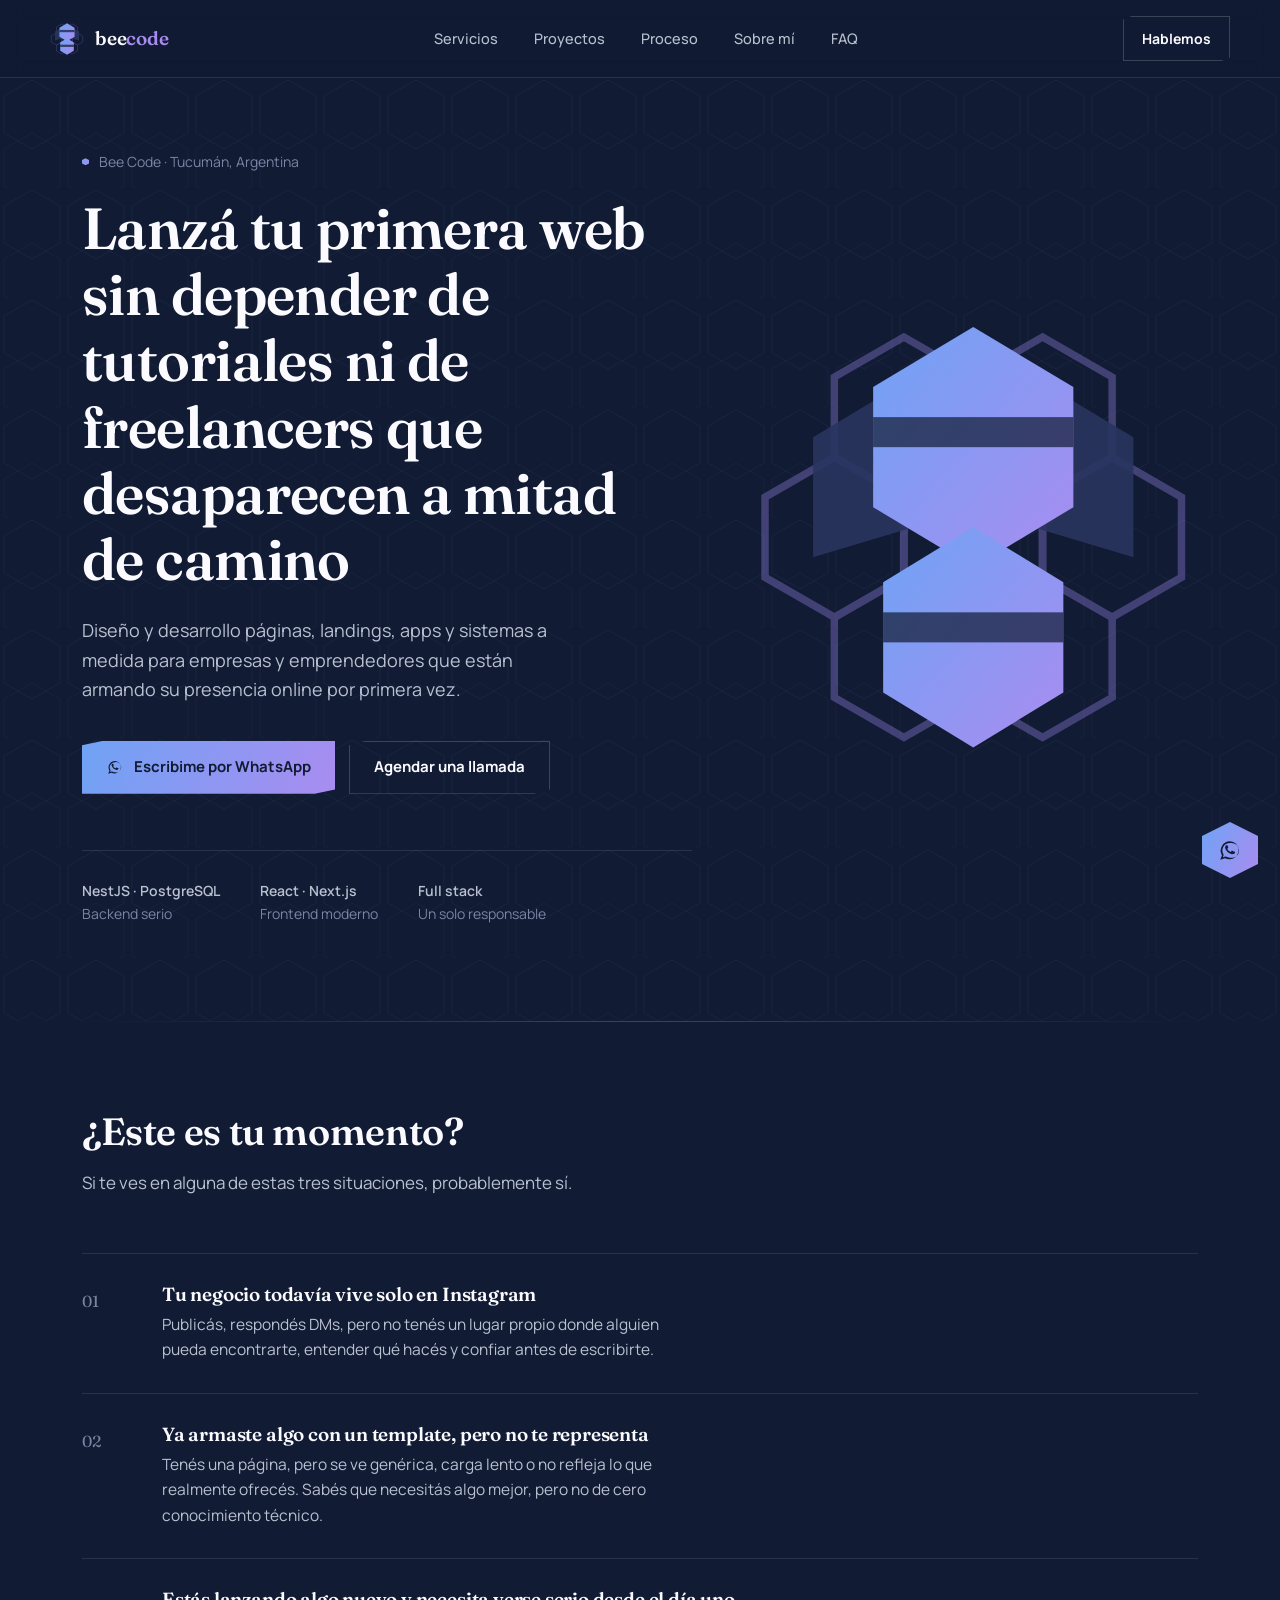
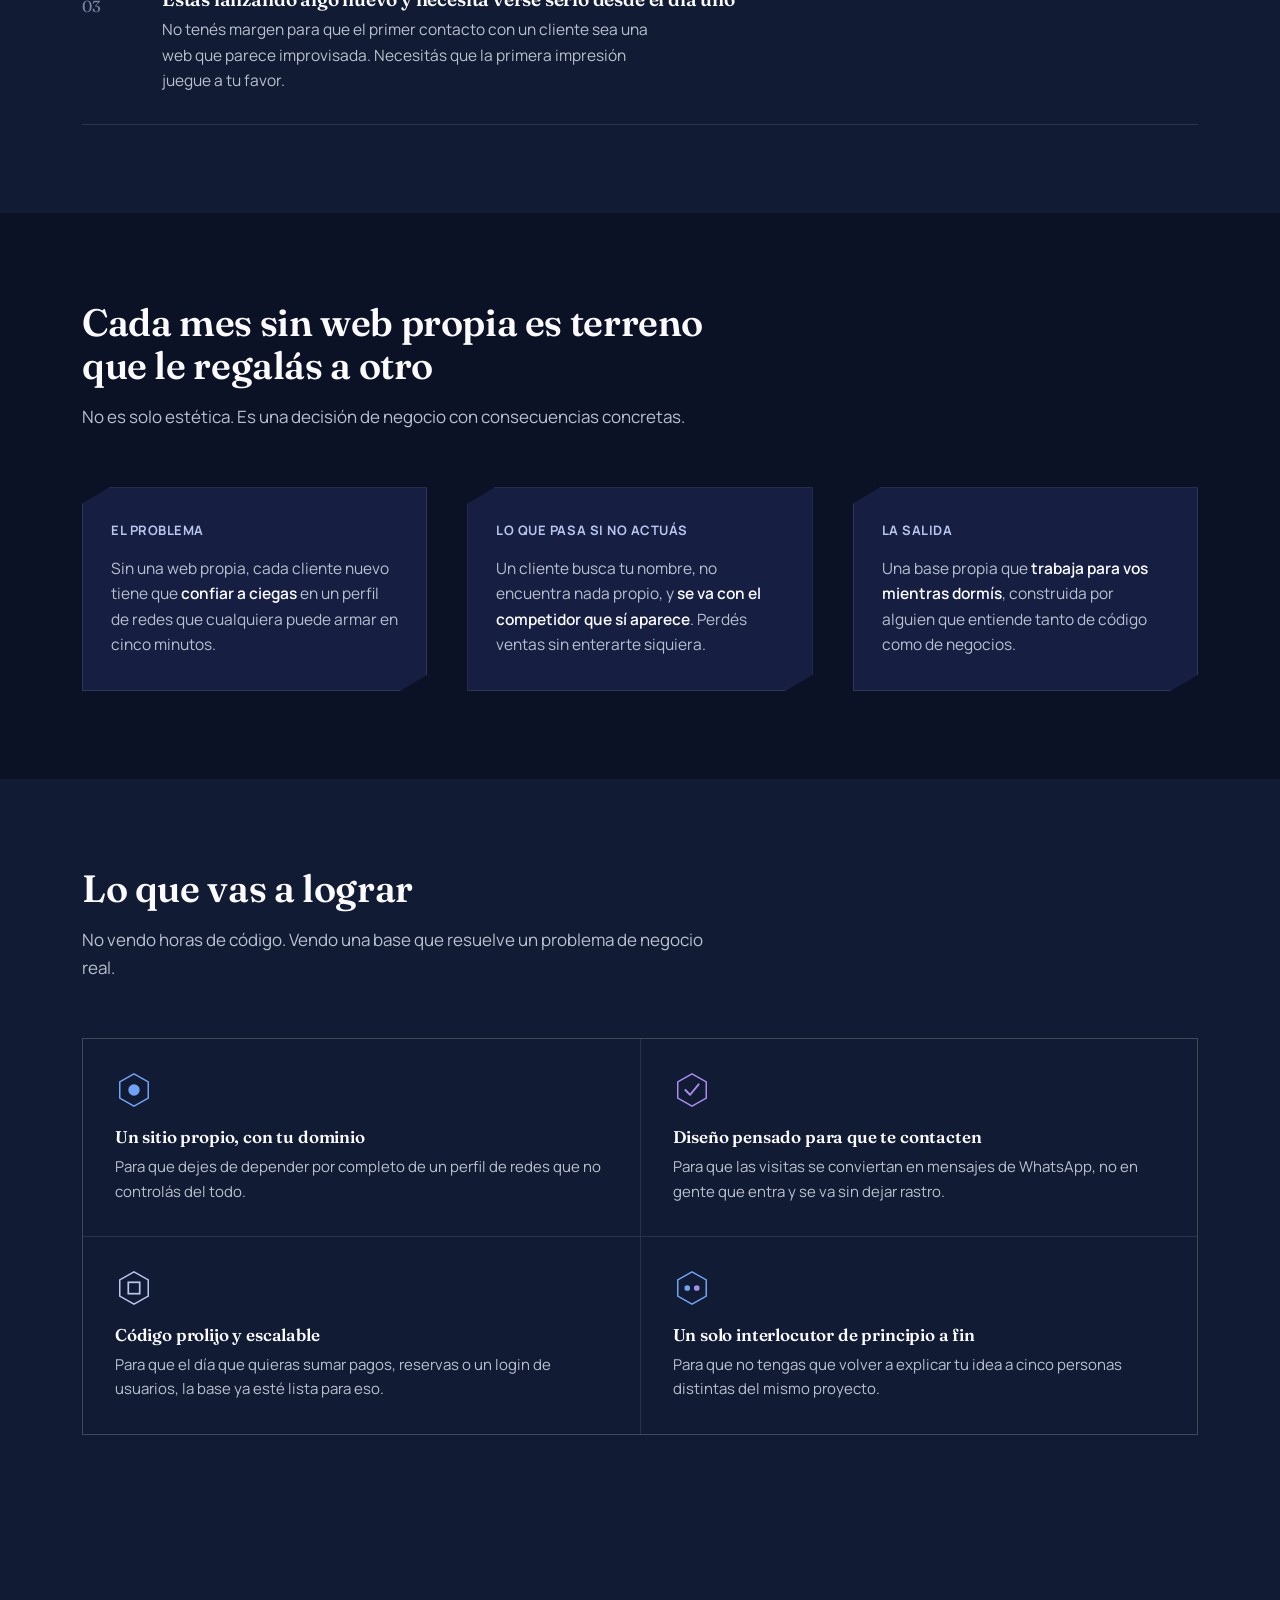
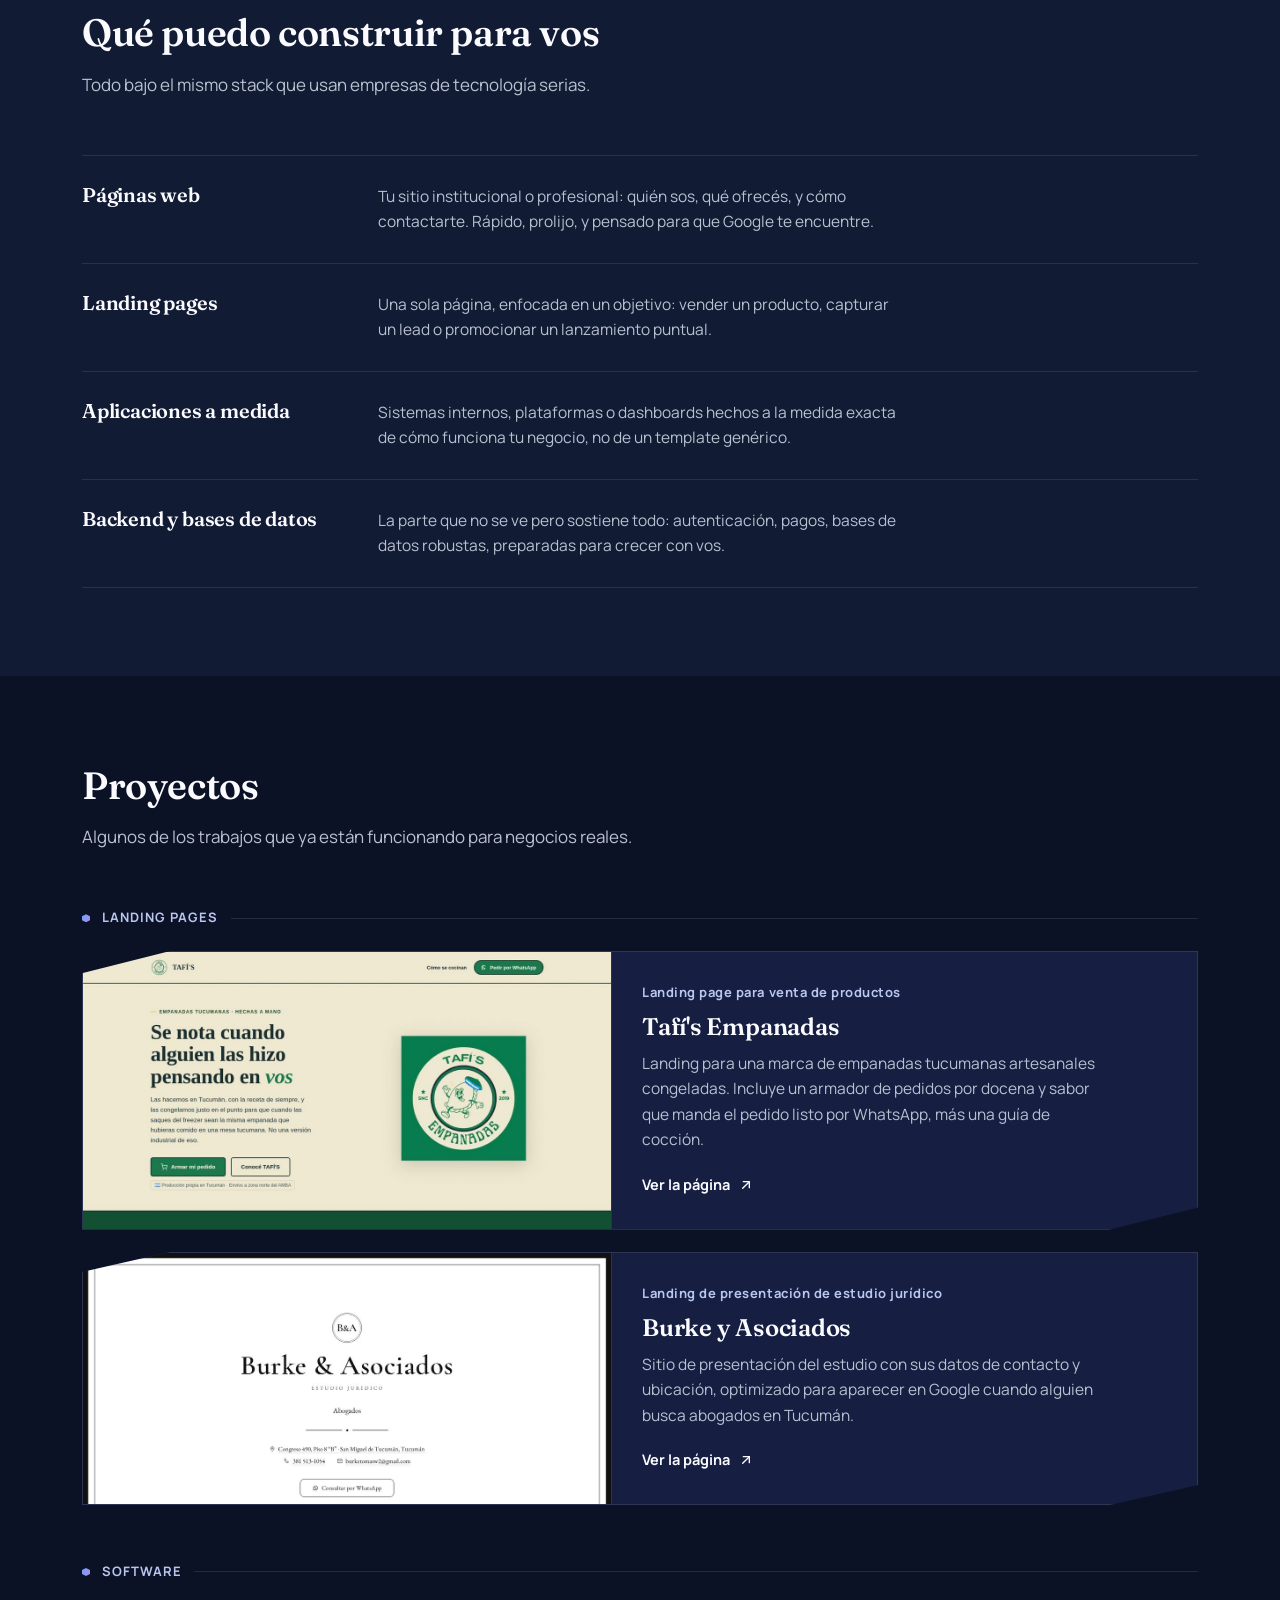
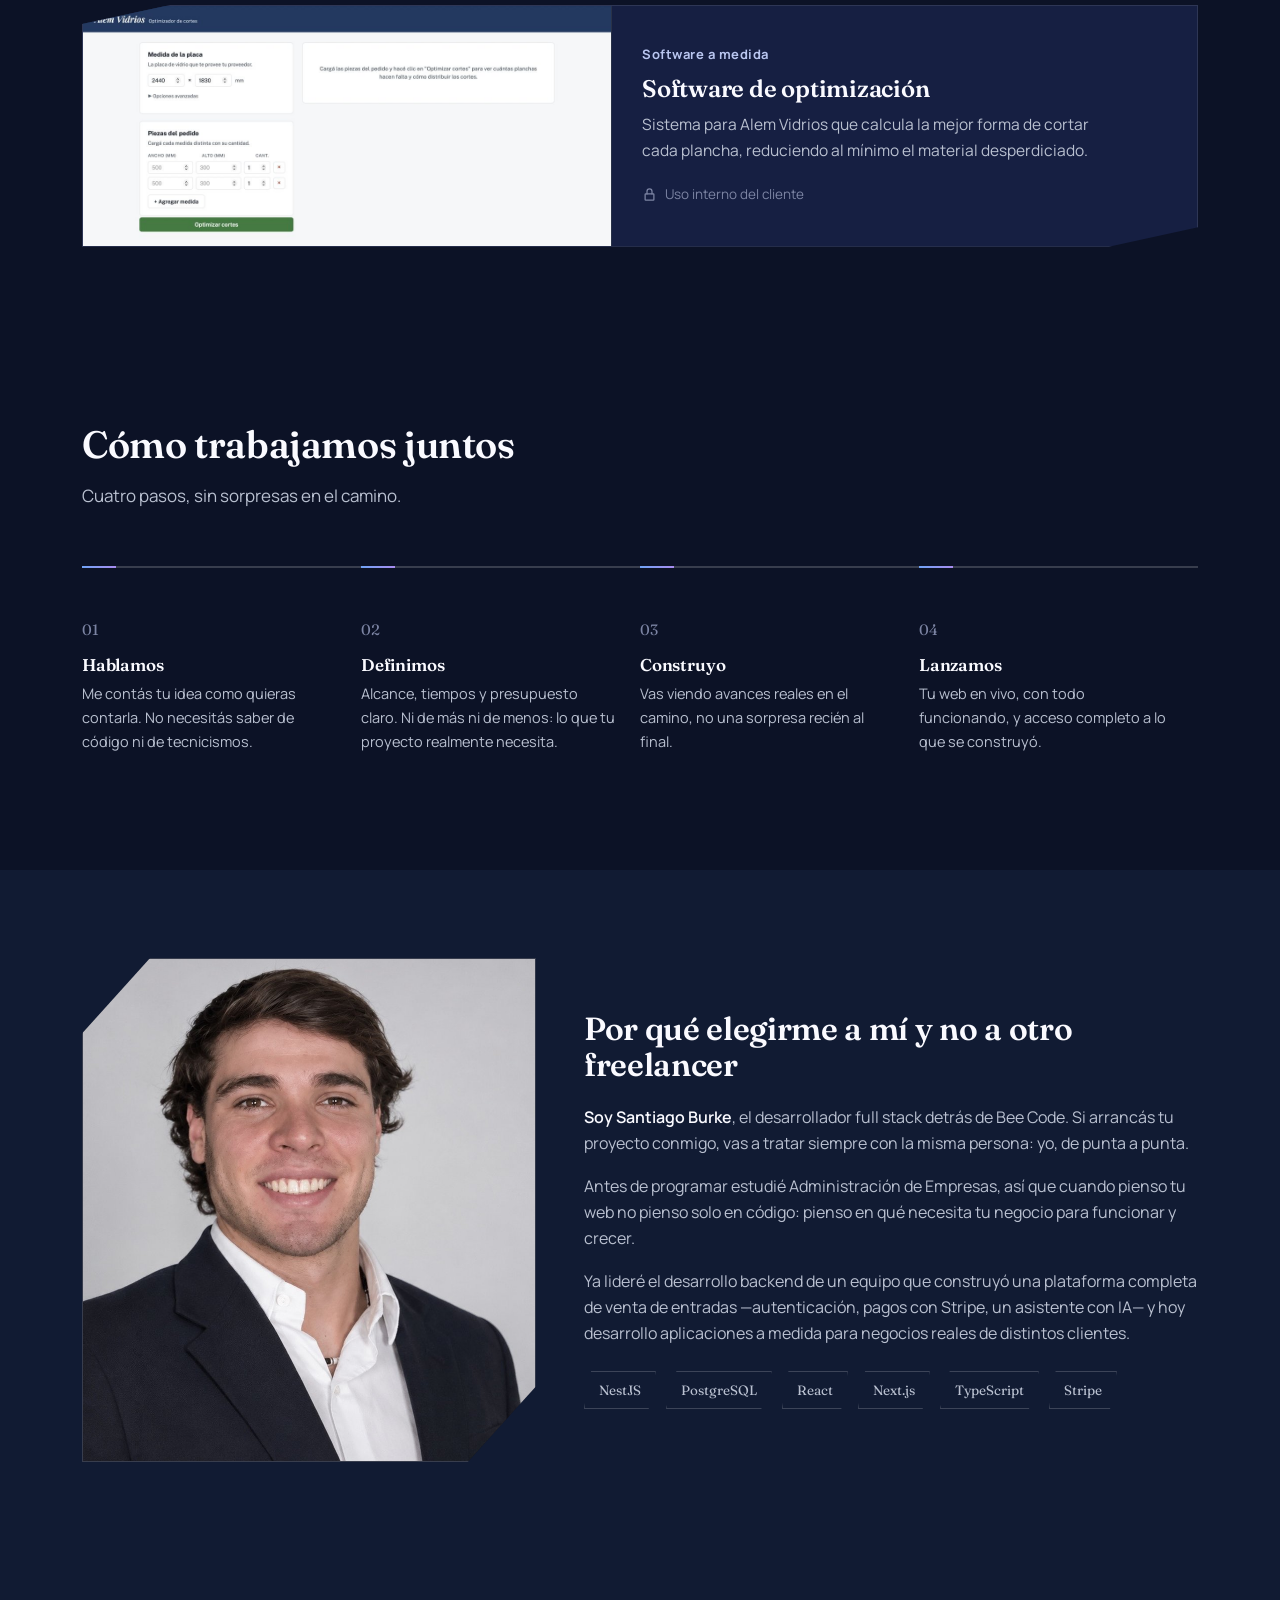
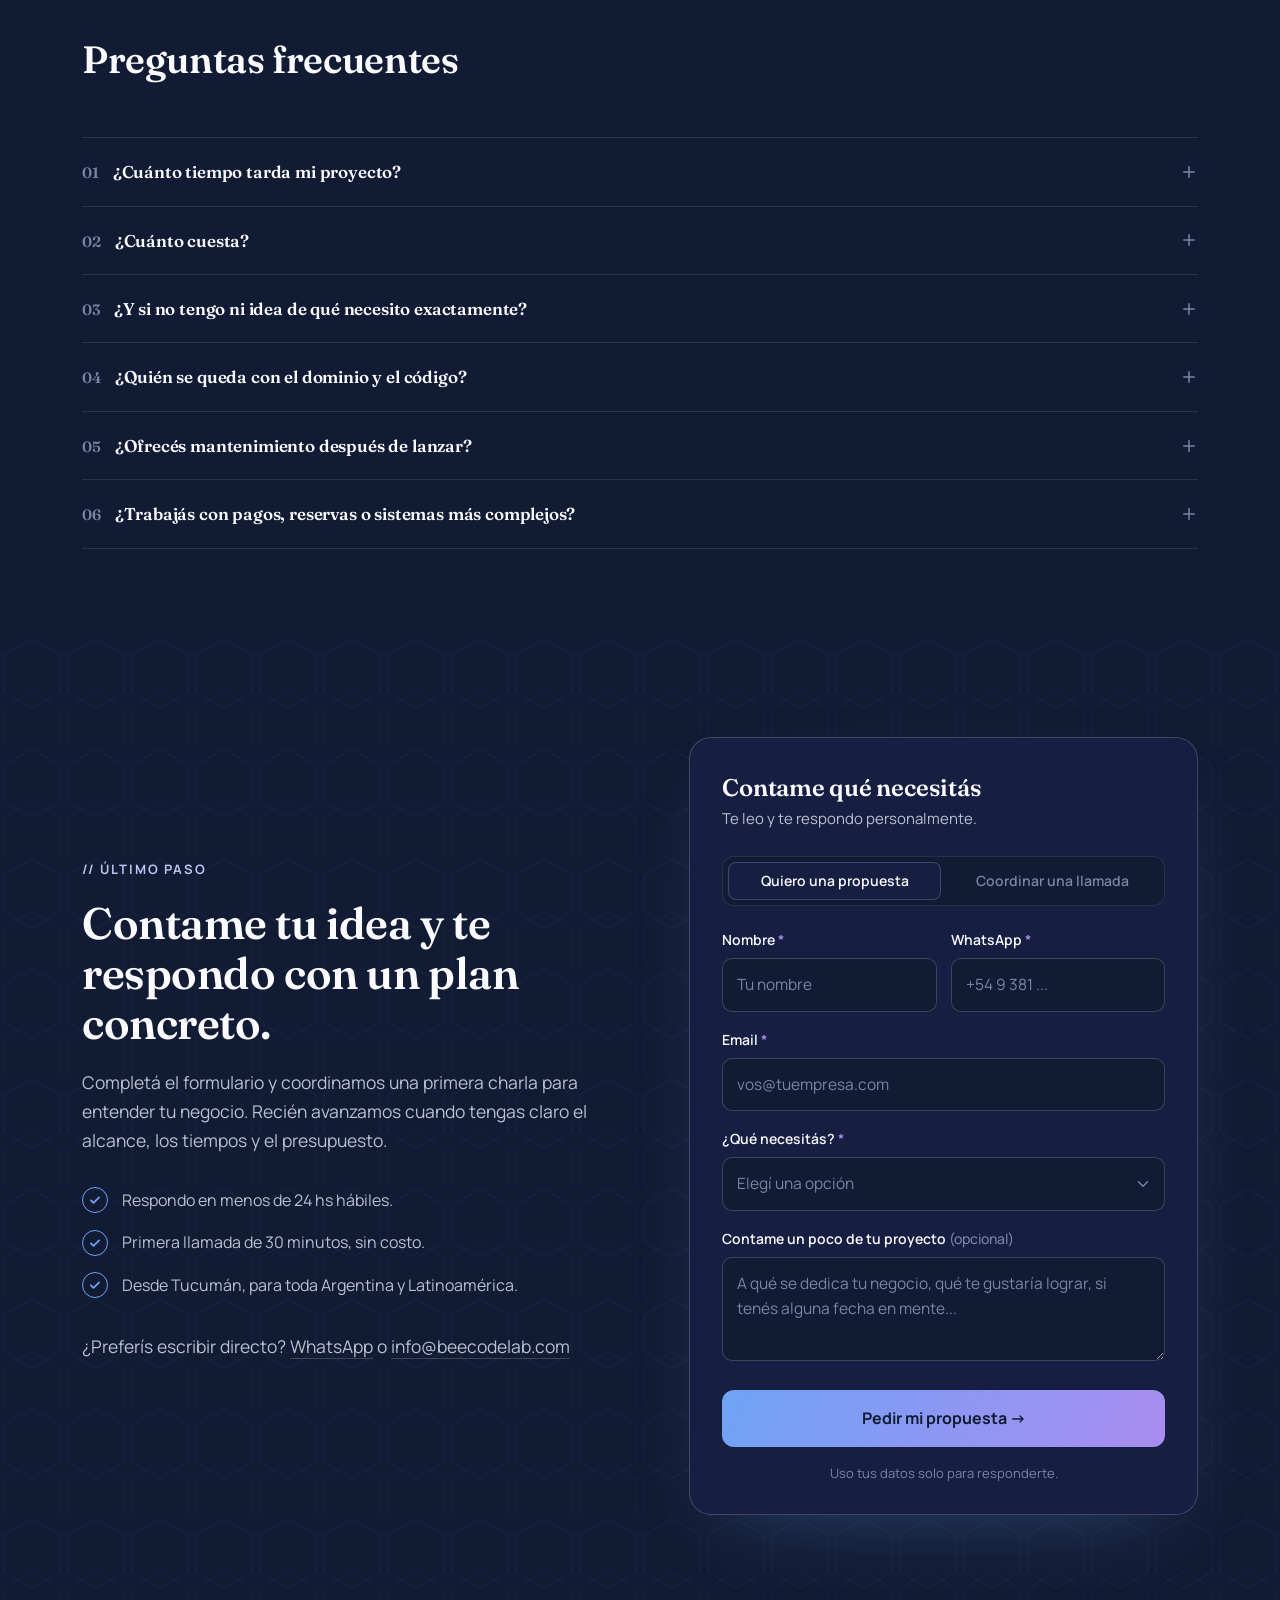
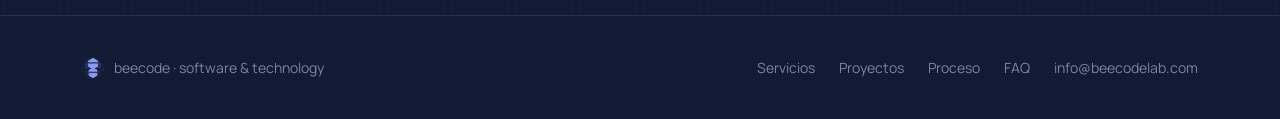
==== index.html @ c931f3f8 "Agregar portfolio de proyectos y formulario de contacto - Sección Proyectos: landings de Tafí's Empa" ====
<!DOCTYPE html>
<html lang="es">
<head>
<meta charset="UTF-8">
<meta name="viewport" content="width=device-width, initial-scale=1.0">
<title>beecode | Desarrollo de software y páginas web en Tucumán</title>
<meta name="description" content="Desarrollo de software, páginas web, landings y apps a medida en Tucumán, Argentina. Soluciones tecnológicas para emprendedores y empresas que arrancan su presencia online.">
<meta property="og:title" content="beecode | Desarrollo de software y páginas web en Tucumán">
<meta property="og:description" content="Desarrollo de software, páginas web, landings y apps a medida en Tucumán, Argentina. Soluciones tecnológicas para emprendedores y empresas que arrancan su presencia online.">
<meta property="og:type" content="website">
<meta property="og:url" content="https://beecodelab.com/">
<meta property="og:site_name" content="Bee Code">
<meta property="og:locale" content="es_AR">
<link rel="canonical" href="https://beecodelab.com/">
<link rel="icon" type="image/svg+xml" href="assets/favicon.svg">
<link rel="icon" type="image/png" sizes="32x32" href="assets/favicon-32.png">
<link rel="icon" type="image/png" sizes="16x16" href="assets/favicon-16.png">
<link rel="icon" href="assets/favicon.ico">
<link rel="apple-touch-icon" sizes="180x180" href="assets/apple-touch-icon.png">
<link rel="preconnect" href="https://fonts.googleapis.com">
<link rel="preconnect" href="https://fonts.gstatic.com" crossorigin>
<link href="https://fonts.googleapis.com/css2?family=Fraunces:opsz,wght@9..144,500;9..144,600;9..144,700&family=Manrope:wght@400;500;600;700&display=swap" rel="stylesheet">
<style>
  :root{
    --bg:#111B33;
    --bg-panel:#0C1226;
    --bg-panel-2:#161F42;
    --blue:#6FA3F5;
    --purple:#A98CF0;
    --periwinkle:#B9C6F0;
    --text:#FAFAFF;
    --text-muted:#B9C0D0;
    --text-dim:#7C84A3;
    --line:rgba(255,255,255,0.10);
    --line-strong:rgba(255,255,255,0.18);
    --gradient: linear-gradient(115deg, var(--blue) 0%, var(--purple) 100%);
    --hex-cut: polygon(8% 0%, 100% 0%, 100% 92%, 92% 100%, 0% 100%, 0% 8%);
  }

  *{margin:0;padding:0;box-sizing:border-box;}
  html{scroll-behavior:smooth;}

  body{
    background:var(--bg);
    color:var(--text);
    font-family:'Manrope',sans-serif;
    font-size:16px;
    line-height:1.65;
    -webkit-font-smoothing:antialiased;
    overflow-x:hidden;
  }

  h1,h2,h3,.display{
    font-family:'Fraunces',serif;
    font-optical-sizing:auto;
    font-weight:600;
    letter-spacing:-0.01em;
    line-height:1.14;
  }

  a{color:inherit;text-decoration:none;}
  img,svg{display:block;max-width:100%;}
  button{font:inherit;color:inherit;background:none;border:none;cursor:pointer;}

  .wrap{max-width:1180px;margin:0 auto;padding:0 32px;}

  .grad-text{
    background:var(--gradient);
    -webkit-background-clip:text;
    background-clip:text;
    color:transparent;
  }

  .hexfield{position:absolute;inset:0;pointer-events:none;opacity:0.5;}

  /* ===== HEADER / NAV ===== */
  header{
    position:sticky;
    top:0;
    z-index:100;
    background:rgba(17,27,51,0.82);
    backdrop-filter:blur(10px);
    border-bottom:1px solid var(--line);
  }
  .header-row{
    display:flex;
    align-items:center;
    justify-content:space-between;
    padding:16px 0;
  }
  .brand{display:flex;align-items:center;gap:11px;}
  .brand-icon{width:34px;height:34px;flex-shrink:0;}
  .brand-word{
    font-family:'Fraunces',serif;
    font-size:19px;
    font-weight:600;
    letter-spacing:-0.01em;
  }
  .brand-word .bee{color:var(--text);}
  .brand-word .code{color:var(--purple);}

  nav.main-nav{display:none;align-items:center;gap:6px;}
  @media(min-width:920px){ nav.main-nav{display:flex;} }
  .nav-link{
    position:relative;
    padding:9px 15px;
    font-size:14.5px;
    font-weight:500;
    color:var(--text-muted);
    transition:color 0.15s ease;
  }
  .nav-link::after{
    content:"";
    position:absolute;
    left:15px;right:15px;bottom:4px;
    height:2px;
    background:var(--gradient);
    transform:scaleX(0);
    transform-origin:left;
    transition:transform 0.25s ease;
  }
  .nav-link:hover{color:var(--text);}
  .nav-link.active{color:var(--text);}
  .nav-link.active::after{transform:scaleX(1);}

  .header-right{display:flex;align-items:center;gap:14px;}
  .menu-toggle{
    display:flex;
    width:38px;height:38px;
    align-items:center;justify-content:center;
    border:1px solid var(--line-strong);
    clip-path:var(--hex-cut);
  }
  @media(min-width:920px){ .menu-toggle{display:none;} }
  .menu-toggle svg{width:18px;height:18px;}

  .mobile-nav{
    display:none;
    flex-direction:column;
    border-top:1px solid var(--line);
    background:var(--bg-panel);
  }
  .mobile-nav.open{display:flex;}
  @media(min-width:920px){ .mobile-nav{display:none !important;} }
  .mobile-nav a{
    padding:16px 32px;
    border-bottom:1px solid var(--line);
    font-size:15.5px;
    color:var(--text-muted);
  }
  .mobile-nav a.active{color:var(--text);font-weight:600;}

  /* ===== BUTTONS ===== */
  .btn{
    display:inline-flex;align-items:center;gap:10px;
    font-family:'Manrope',sans-serif;font-weight:700;font-size:15px;
    padding:13px 24px;border:none;cursor:pointer;color:#111B33;
    background:var(--gradient);
    clip-path:var(--hex-cut);
    transition:transform 0.15s ease, box-shadow 0.15s ease;
    white-space:nowrap;
  }
  .btn:hover{transform:translateY(-2px);box-shadow:0 8px 30px -6px rgba(169,140,240,0.45);}
  .btn svg{width:18px;height:18px;flex-shrink:0;}
  .btn-ghost{
    background:transparent;border:1px solid var(--line-strong);
    clip-path:var(--hex-cut);color:var(--text);
  }
  .btn-ghost:hover{border-color:var(--purple);box-shadow:none;background:rgba(169,140,240,0.08);}
  .btn-sm{padding:10px 18px;font-size:14px;}
  .cta-row{display:flex;flex-wrap:wrap;gap:14px;}

  /* ===== HERO ===== */
  .hero{position:relative;padding:72px 0 96px;overflow:hidden;}
  .hero-grid{display:grid;grid-template-columns:1fr;gap:56px;align-items:center;position:relative;z-index:2;}
  @media(min-width:940px){ .hero-grid{grid-template-columns:1.15fr 0.85fr;} }
  .eyebrow-line{display:flex;align-items:center;gap:10px;margin-bottom:22px;color:var(--text-dim);font-size:14px;}
  .eyebrow-line .dot{width:7px;height:7px;background:var(--gradient);clip-path:polygon(50% 0%,100% 25%,100% 75%,50% 100%,0% 75%,0% 25%);}
  .hero h1{font-size:clamp(34px,5.2vw,58px);max-width:15ch;margin-bottom:24px;}
  .hero-sub{font-size:18px;color:var(--text-muted);max-width:46ch;margin-bottom:36px;}
  .hero-art{position:relative;aspect-ratio:1/1;display:flex;align-items:center;justify-content:center;}
  .hero-art svg{width:100%;height:100%;}

  .trust-strip{
    margin-top:56px;padding-top:28px;border-top:1px solid var(--line);
    display:flex;flex-wrap:wrap;gap:28px 40px;color:var(--text-dim);font-size:14px;
  }
  .trust-strip strong{color:var(--text-muted);font-weight:600;}

  /* ===== SECTIONS ===== */
  section{position:relative;padding:88px 0;scroll-margin-top:76px;}
  .section-head{max-width:640px;margin-bottom:56px;}
  .section-head h2{font-size:clamp(28px,3.4vw,38px);margin-bottom:16px;}
  .section-head p{color:var(--text-muted);font-size:17px;}
  .divider{height:1px;background:linear-gradient(90deg, transparent, var(--line-strong), transparent);}

  .who-list{display:grid;gap:0;border-top:1px solid var(--line);}
  .who-item{display:grid;grid-template-columns:56px 1fr;gap:24px;padding:30px 0;border-bottom:1px solid var(--line);align-items:flex-start;}
  .who-num{font-family:'Fraunces',serif;font-size:16px;color:var(--text-dim);padding-top:4px;}
  .who-item h3{font-size:19px;font-weight:600;margin-bottom:6px;}
  .who-item p{color:var(--text-muted);font-size:15.5px;max-width:56ch;}

  .pas{background:var(--bg-panel);}
  .pas-grid{display:grid;gap:40px;}
  @media(min-width:860px){ .pas-grid{grid-template-columns:repeat(3,1fr);} }
  .pas-card{padding:32px 28px;background:var(--bg-panel-2);clip-path:var(--hex-cut);border:1px solid var(--line);}
  .pas-card .tag{font-size:13px;color:var(--periwinkle);font-weight:700;letter-spacing:0.04em;margin-bottom:14px;display:block;}
  .pas-card p{color:var(--text-muted);font-size:15.5px;}
  .pas-card p strong{color:var(--text);font-weight:600;}

  .benefits{display:grid;gap:1px;background:var(--line);border:1px solid var(--line);}
  @media(min-width:760px){ .benefits{grid-template-columns:1fr 1fr;} }
  .benefit{background:var(--bg);padding:32px;}
  .benefit-icon{width:38px;height:38px;margin-bottom:18px;}
  .benefit h3{font-size:17px;margin-bottom:8px;}
  .benefit p{color:var(--text-muted);font-size:15px;}

  .services-list{border-top:1px solid var(--line);}
  .service-row{display:grid;grid-template-columns:1fr;gap:16px;padding:28px 0;border-bottom:1px solid var(--line);}
  @media(min-width:760px){ .service-row{grid-template-columns:280px 1fr;align-items:baseline;} }
  .service-row h3{font-size:20px;}
  .service-row p{color:var(--text-muted);font-size:15.5px;max-width:58ch;}


  /* ===== PORTFOLIO ===== */
  .portfolio{background:var(--bg-panel);}
  .work-group{margin-bottom:56px;}
  .work-group:last-child{margin-bottom:0;}
  .work-group-head{display:flex;align-items:center;gap:12px;margin-bottom:22px;color:var(--periwinkle);font-size:13px;font-weight:700;letter-spacing:0.08em;text-transform:uppercase;}
  .work-group-head .dot{width:8px;height:8px;background:var(--gradient);clip-path:polygon(50% 0%,100% 25%,100% 75%,50% 100%,0% 75%,0% 25%);}
  .work-group-head::after{content:"";flex:1;height:1px;background:var(--line);}
  .work-list{display:grid;gap:22px;}
  .work-card{
    display:grid;grid-template-columns:1fr;background:var(--bg-panel-2);
    border:1px solid var(--line);clip-path:var(--hex-cut);
    transition:border-color 0.2s ease, transform 0.2s ease, box-shadow 0.2s ease;
  }
  @media(min-width:760px){ .work-card{grid-template-columns:minmax(260px,0.95fr) 1.05fr;} }
  a.work-card:hover{border-color:var(--purple);transform:translateY(-3px);box-shadow:0 14px 40px -18px rgba(169,140,240,0.5);}
  .work-media{position:relative;aspect-ratio:16/10;overflow:hidden;background:var(--bg);border-bottom:1px solid var(--line);}
  @media(min-width:760px){ .work-media{border-bottom:none;border-right:1px solid var(--line);aspect-ratio:auto;min-height:240px;} }
  .work-media img{position:absolute;inset:0;width:100%;height:100%;object-fit:cover;object-position:top center;transition:transform 0.4s ease;}
  a.work-card:hover .work-media img{transform:scale(1.03);}
  .work-ph{position:absolute;inset:0;display:flex;align-items:center;justify-content:center;
    background:radial-gradient(circle at 30% 20%, rgba(111,163,245,0.18), transparent 60%),radial-gradient(circle at 80% 90%, rgba(169,140,240,0.2), transparent 55%);}
  .work-ph span{font-family:'Fraunces',serif;font-size:28px;color:var(--text-dim);}
  .work-body{padding:30px 30px 32px;display:flex;flex-direction:column;justify-content:center;gap:10px;}
  .work-type{font-size:13px;font-weight:700;color:var(--periwinkle);letter-spacing:0.04em;}
  .work-body h3{font-size:24px;}
  .work-body p{color:var(--text-muted);font-size:15.5px;max-width:52ch;}
  .work-tags{display:flex;flex-wrap:wrap;gap:8px;margin-top:6px;}
  .work-tags span{font-size:12.5px;color:var(--text-dim);border:1px solid var(--line);padding:4px 10px;}
  .work-link{display:inline-flex;align-items:center;gap:8px;margin-top:10px;font-weight:700;font-size:14.5px;}
  .work-link svg{width:16px;height:16px;transition:transform 0.2s ease;}
  a.work-card:hover .work-link svg{transform:translate(3px,-3px);}
  .work-private{margin-top:10px;font-size:13.5px;color:var(--text-dim);display:inline-flex;align-items:center;gap:8px;}
  .work-private svg{width:15px;height:15px;}

  .process{background:var(--bg-panel);}
  .process-list{display:grid;gap:0;}
  @media(min-width:860px){ .process-list{grid-template-columns:repeat(4,1fr);} }
  .process-item{padding:28px 24px 28px 0;border-top:2px solid var(--line-strong);position:relative;}
  .process-item::before{content:"";position:absolute;top:-2px;left:0;width:34px;height:2px;background:var(--gradient);}
  .process-num{font-family:'Fraunces',serif;font-size:15px;color:var(--text-dim);margin:22px 0 12px;}
  .process-item h3{font-size:17px;margin-bottom:8px;}
  .process-item p{color:var(--text-muted);font-size:14.5px;}

  .about{display:grid;gap:48px;align-items:center;}
  @media(min-width:900px){ .about{grid-template-columns:0.85fr 1.15fr;} }
  .about-photo .frame{
    clip-path:polygon(15% 0%, 100% 0%, 100% 85%, 85% 100%, 0% 100%, 0% 15%);
    overflow:hidden;border:1px solid var(--line-strong);background:var(--bg-panel);
  }
  .about-photo img{width:100%;height:100%;object-fit:cover;display:block;}
  .about-copy h2{font-size:clamp(26px,3vw,32px);margin-bottom:20px;}
  .about-copy p{color:var(--text-muted);font-size:16px;margin-bottom:16px;}
  .about-copy p strong{color:var(--text);font-weight:600;}
  .stack-row{display:flex;flex-wrap:wrap;gap:10px;margin-top:24px;}
  .stack-pill{
    font-family:'Fraunces',serif;font-size:13.5px;padding:7px 14px;
    border:1px solid var(--line-strong);color:var(--text-muted);
    clip-path:polygon(10% 0%,100% 0%,90% 100%,0% 100%);
  }

  .faq-list{border-top:1px solid var(--line);}
  .faq-item{border-bottom:1px solid var(--line);}
  .faq-q{
    width:100%;text-align:left;
    display:flex;align-items:center;justify-content:space-between;gap:16px;
    padding:24px 0;
  }
  .faq-q h3{font-size:17px;font-weight:600;display:flex;gap:14px;margin:0;}
  .faq-q h3 span{color:var(--text-dim);font-family:'Fraunces',serif;font-size:15px;padding-top:2px;}
  .faq-icon{width:18px;height:18px;flex-shrink:0;transition:transform 0.2s ease;color:var(--text-dim);}
  .faq-item.open .faq-icon{transform:rotate(45deg);}
  .faq-a{
    max-height:0;overflow:hidden;transition:max-height 0.25s ease;
  }
  .faq-item.open .faq-a{max-height:200px;}
  .faq-a p{color:var(--text-muted);font-size:15.5px;max-width:64ch;padding:0 0 24px 30px;}

  .final-cta{position:relative;padding:100px 0;overflow:hidden;}
  .final-inner{position:relative;z-index:2;max-width:680px;}
  .final-cta h2{font-size:clamp(28px,3.8vw,40px);margin-bottom:20px;}
  .final-inner p{color:var(--text-muted);font-size:17px;margin-bottom:36px;max-width:52ch;}


  /* ===== CONTACTO / FORMULARIO ===== */
  .contact-grid{position:relative;z-index:2;display:grid;gap:48px;align-items:center;}
  @media(min-width:960px){ .contact-grid{grid-template-columns:1fr 0.95fr;gap:72px;} }
  .contact-eyebrow{font-size:13px;font-weight:700;letter-spacing:0.14em;text-transform:uppercase;color:var(--periwinkle);margin-bottom:18px;display:block;}
  .contact-copy h2{font-size:clamp(30px,4vw,44px);margin-bottom:20px;}
  .contact-copy > p{color:var(--text-muted);font-size:17.5px;max-width:48ch;margin-bottom:32px;}
  .check-list{list-style:none;display:grid;gap:16px;margin-bottom:34px;}
  .check-list li{display:flex;gap:14px;align-items:center;color:var(--text-muted);font-size:16px;}
  .check-list .ck{width:26px;height:26px;flex-shrink:0;display:flex;align-items:center;justify-content:center;border:1.5px solid var(--blue);border-radius:50%;color:var(--blue);}
  .check-list .ck svg{width:14px;height:14px;}
  .contact-alt{font-size:14.5px;color:var(--text-dim);}
  .contact-alt a{color:var(--text-muted);border-bottom:1px solid var(--line-strong);}
  .contact-alt a:hover{color:var(--text);border-color:var(--purple);}

  .form-card{background:var(--bg-panel-2);border:1px solid var(--line-strong);border-radius:22px;padding:36px 32px 30px;box-shadow:0 30px 80px -40px rgba(111,163,245,0.35);}
  @media(max-width:520px){ .form-card{padding:28px 20px 24px;} }
  .form-card h3{font-size:24px;margin-bottom:6px;}
  .form-card .form-sub{color:var(--text-muted);font-size:15px;margin-bottom:24px;}
  .intent-toggle{display:grid;grid-template-columns:1fr 1fr;gap:6px;padding:5px;background:var(--bg);border:1px solid var(--line);border-radius:12px;margin-bottom:22px;}
  .intent-toggle input{position:absolute;opacity:0;pointer-events:none;}
  .intent-toggle label{text-align:center;padding:10px 8px;font-size:14px;font-weight:600;color:var(--text-dim);border-radius:8px;cursor:pointer;transition:background 0.15s ease,color 0.15s ease;line-height:1.3;}
  .intent-toggle input:checked + label{background:var(--bg-panel-2);color:var(--text);box-shadow:inset 0 0 0 1px var(--line-strong);}
  .intent-toggle input:focus-visible + label{outline:2px solid var(--purple);outline-offset:2px;}
  .field{margin-bottom:16px;}
  .field-row{display:grid;gap:0 14px;}
  @media(min-width:560px){ .field-row{grid-template-columns:1fr 1fr;} }
  .field label{display:block;font-size:14px;font-weight:600;color:var(--text);margin-bottom:7px;}
  .field label .req{color:var(--purple);}
  .field label .opt{color:var(--text-dim);font-weight:500;}
  .field input,.field select,.field textarea{
    width:100%;font:inherit;font-size:15.5px;color:var(--text);
    background:var(--bg);border:1px solid var(--line-strong);border-radius:10px;
    padding:13px 14px;transition:border-color 0.15s ease, box-shadow 0.15s ease;
  }
  .field textarea{min-height:104px;resize:vertical;}
  .field select{appearance:none;background-image:url("data:image/svg+xml,%3Csvg xmlns='http://www.w3.org/2000/svg' viewBox='0 0 24 24' fill='none' stroke='%237C84A3' stroke-width='2' stroke-linecap='round'%3E%3Cpath d='M6 9l6 6 6-6'/%3E%3C/svg%3E");background-repeat:no-repeat;background-position:right 12px center;background-size:18px;padding-right:40px;}
  .field select:invalid{color:var(--text-dim);}
  .field option{color:#111B33;}
  .field input::placeholder,.field textarea::placeholder{color:var(--text-dim);}
  .field input:focus,.field select:focus,.field textarea:focus{outline:none;border-color:var(--purple);box-shadow:0 0 0 3px rgba(169,140,240,0.2);}
  .field input:user-invalid,.field select:user-invalid{border-color:#E57C8A;}
  .call-only{display:none;}
  .form-card[data-intent="llamada"] .call-only{display:block;}
  .hp{position:absolute;left:-9999px;width:1px;height:1px;overflow:hidden;}
  .form-submit{width:100%;justify-content:center;margin-top:6px;padding:15px 24px;font-size:16px;border-radius:12px;clip-path:none;}
  .form-submit[disabled]{opacity:0.7;cursor:wait;transform:none;}
  .form-note{margin-top:16px;font-size:13px;color:var(--text-dim);text-align:center;}
  .form-error{display:none;margin-top:14px;font-size:14px;color:#F0A3AD;text-align:center;}
  .form-error.show{display:block;}
  .form-error a{text-decoration:underline;}
  .form-success{display:none;text-align:center;padding:24px 4px;}
  .form-card.sent form{display:none;}
  .form-card.sent .form-success{display:block;}
  .form-success .ok{width:56px;height:56px;margin:0 auto 18px;display:flex;align-items:center;justify-content:center;background:var(--gradient);clip-path:polygon(50% 0%,100% 25%,100% 75%,50% 100%,0% 75%,0% 25%);color:#111B33;}
  .form-success .ok svg{width:26px;height:26px;}
  .form-success h3{margin-bottom:10px;}
  .form-success p{color:var(--text-muted);font-size:15.5px;margin-bottom:22px;}

  footer{border-top:1px solid var(--line);padding:40px 0;}
  .footer-row{display:flex;flex-wrap:wrap;gap:16px;justify-content:space-between;align-items:center;color:var(--text-dim);font-size:14px;}
  .footer-brand{display:flex;align-items:center;gap:10px;}
  .footer-brand svg{width:22px;height:22px;}
  .footer-links{display:flex;gap:24px;flex-wrap:wrap;}
  .footer-links a:hover{color:var(--text-muted);}

  .float-wa{
    position:fixed;bottom:22px;right:22px;z-index:90;
    width:56px;height:56px;display:flex;align-items:center;justify-content:center;
    background:var(--gradient);
    clip-path:polygon(50% 0%,100% 25%,100% 75%,50% 100%,0% 75%,0% 25%);
    box-shadow:0 10px 30px -8px rgba(169,140,240,0.5);
    padding-bottom:env(safe-area-inset-bottom);
  }
  .float-wa svg{width:26px;height:26px;color:#111B33;}

  @media (prefers-reduced-motion: reduce){ *{animation:none !important;transition:none !important;} }
  ::selection{background:var(--purple);color:#111B33;}
  a:focus-visible, button:focus-visible{outline:2px solid var(--purple);outline-offset:3px;}
</style>
<script type="application/ld+json">
{
  "@context": "https://schema.org",
  "@type": "ProfessionalService",
  "name": "Bee Code",
  "alternateName": "beecode",
  "image": "https://beecodelab.com/assets/apple-touch-icon.png",
  "url": "https://beecodelab.com/",
  "telephone": "+543816378896",
  "description": "Desarrollo de software, páginas web, landings y apps a medida para emprendedores y empresas que están armando su presencia online por primera vez.",
  "address": {
    "@type": "PostalAddress",
    "addressRegion": "Tucumán",
    "addressCountry": "AR"
  },
  "areaServed": [
    "Tucumán",
    "Argentina"
  ],
  "founder": {
    "@type": "Person",
    "name": "Santiago Burke"
  },
  "sameAs": [
    "https://www.instagram.com/beecode.lab",
    "https://www.tiktok.com/@beecode.lab",
    "https://github.com/BSantiagoBurke"
  ]
}
</script>
</head>
<body>

<svg width="0" height="0" style="position:absolute" aria-hidden="true">
  <defs>
    <linearGradient id="beeGradInv" x1="0%" y1="0%" x2="100%" y2="100%">
      <stop offset="0%" stop-color="#6FA3F5"/>
      <stop offset="100%" stop-color="#A98CF0"/>
    </linearGradient>
    <symbol id="beeIcon" viewBox="145 55 90 90">
      <g stroke="#8B7BD8" stroke-width="1.5" fill="none" opacity="0.4">
        <polygon points="203.9,92 203.9,108 190,116 176.1,108 176.1,92 190,84"/>
        <polygon points="231.6,92 231.6,108 217.7,116 203.8,108 203.8,92 217.7,84"/>
        <polygon points="176.2,92 176.2,108 162.3,116 148.4,108 148.4,92 162.3,84"/>
        <polygon points="217.75,68 217.75,84 203.85,92 189.95,84 189.95,68 203.85,60"/>
        <polygon points="190.05,68 190.05,84 176.15,92 162.25,84 162.25,68 176.15,60"/>
        <polygon points="217.75,116 217.75,132 203.85,140 189.95,132 189.95,116 203.85,108"/>
        <polygon points="190.05,116 190.05,132 176.15,140 162.25,132 162.25,116 176.15,108"/>
      </g>
      <polygon points="158,80 178,68 178,98 158,104" fill="#2A3560" opacity="0.9"/>
      <polygon points="222,80 202,68 202,98 222,104" fill="#2A3560" opacity="0.9"/>
      <polygon points="190,58 210,70 210,94 190,106 170,94 170,70" fill="url(#beeGradInv)"/>
      <polygon points="190,98 208,109 208,131 190,142 172,131 172,109" fill="url(#beeGradInv)"/>
      <rect x="170" y="76" width="40" height="6" fill="#111B33" opacity="0.7"/>
      <rect x="172" y="115" width="36" height="6" fill="#111B33" opacity="0.7"/>
    </symbol>
  </defs>
</svg>

<header>
  <div class="wrap header-row">
    <a class="brand" href="#top" data-target="top">
      <svg class="brand-icon" xmlns:xlink="http://www.w3.org/1999/xlink"><use href="#beeIcon" xlink:href="#beeIcon"/></svg>
      <span class="brand-word"><span class="bee">bee</span><span class="code">code</span></span>
    </a>

    <nav class="main-nav" aria-label="Navegación principal">
      <a class="nav-link" data-target="servicios" href="#servicios">Servicios</a>
      <a class="nav-link" data-target="portfolio" href="#portfolio">Proyectos</a>
      <a class="nav-link" data-target="proceso" href="#proceso">Proceso</a>
      <a class="nav-link" data-target="sobre-mi" href="#sobre-mi">Sobre mí</a>
      <a class="nav-link" data-target="faq" href="#faq">FAQ</a>
    </nav>

    <div class="header-right">
      <a class="btn btn-ghost btn-sm" href="#contacto" data-target="contacto" data-intent="propuesta">Hablemos</a>
      <button class="menu-toggle" id="menuToggle" aria-label="Abrir menú" aria-expanded="false">
        <svg viewBox="0 0 24 24" fill="none" stroke="currentColor" stroke-width="2" stroke-linecap="round" id="menuIcon"><path d="M4 6h16"/><path d="M4 12h16"/><path d="M4 18h16"/></svg>
      </button>
    </div>
  </div>
  <nav class="mobile-nav" id="mobileNav" aria-label="Navegación móvil">
    <a data-target="servicios" href="#servicios">Servicios</a>
    <a data-target="portfolio" href="#portfolio">Proyectos</a>
    <a data-target="proceso" href="#proceso">Proceso</a>
    <a data-target="sobre-mi" href="#sobre-mi">Sobre mí</a>
    <a data-target="faq" href="#faq">FAQ</a>
    <a data-target="contacto" data-intent="propuesta" href="#contacto">Contacto</a>
  </nav>
</header>

<section class="hero" id="top">
  <div class="hexfield" aria-hidden="true">
    <svg width="100%" height="100%" preserveAspectRatio="xMidYMid slice">
      <defs>
        <pattern id="hexpat" width="64" height="110" patternUnits="userSpaceOnUse">
          <polygon points="32,2 60,18 60,55 32,71 4,55 4,18" fill="none" stroke="#6FA3F5" stroke-opacity="0.14" stroke-width="1"/>
          <polygon points="32,55 60,71 60,108 32,124 4,108 4,71" fill="none" stroke="#A98CF0" stroke-opacity="0.1" stroke-width="1"/>
        </pattern>
      </defs>
      <rect width="100%" height="100%" fill="url(#hexpat)"/>
    </svg>
  </div>

  <div class="wrap hero-grid">
    <div>
      <div class="eyebrow-line"><span class="dot"></span> Bee Code · Tucumán, Argentina</div>
      <h1>Lanzá tu primera web sin depender de tutoriales ni de freelancers que desaparecen a mitad de camino</h1>
      <p class="hero-sub">Diseño y desarrollo páginas, landings, apps y sistemas a medida para empresas y emprendedores que están armando su presencia online por primera vez.</p>
      <div class="cta-row">
        <a class="btn" href="https://wa.me/5493816378896?text=Hola%20Santiago!%20Quiero%20contarte%20sobre%20mi%20proyecto" target="_blank" rel="noopener">
          <svg viewBox="0 0 24 24" fill="currentColor"><path d="M17.6 6.3A8.4 8.4 0 0 0 12 4a8.5 8.5 0 0 0-7.4 12.8L3 21l4.3-1.5A8.5 8.5 0 0 0 12 20.5a8.5 8.5 0 0 0 5.6-14.2zm-5.6 12.8c-1.4 0-2.7-.4-3.9-1l-.3-.2-2.4.8.8-2.3-.2-.3A6.9 6.9 0 0 1 12 5.6a6.9 6.9 0 1 1 0 13.5z"/><path d="M15.7 13.4c-.2-.1-1.4-.7-1.6-.8-.2-.1-.4-.1-.5.1l-.7.9c-.1.2-.3.2-.5.1-1.3-.6-2.2-1.4-2.8-2.6-.1-.2-.1-.4.1-.5l.6-.7c.1-.2.1-.4 0-.6l-.6-1.4c-.2-.4-.4-.3-.6-.3h-.5c-.2 0-.5.1-.6.4-.2.4-.7 1.1-.4 2.4.3 1.4 1.7 3.5 3.9 4.6 2.4 1.2 2.9.9 3.4.8.5-.1 1.4-.6 1.6-1.1.2-.5.2-.9.1-1z"/></svg>
          Escribime por WhatsApp
        </a>
        <a class="btn btn-ghost" href="#contacto" data-target="contacto" data-intent="llamada">Agendar una llamada</a>
      </div>

      <div class="trust-strip">
        <div><strong>NestJS · PostgreSQL</strong><br>Backend serio</div>
        <div><strong>React · Next.js</strong><br>Frontend moderno</div>
        <div><strong>Full stack</strong><br>Un solo responsable</div>
      </div>
    </div>

    <div class="hero-art" aria-hidden="true">
      <svg viewBox="0 0 100 100" xmlns:xlink="http://www.w3.org/1999/xlink"><use href="#beeIcon" xlink:href="#beeIcon" width="100" height="100"/></svg>
    </div>
  </div>
</section>

<div class="wrap"><div class="divider"></div></div>

<section id="para-quien">
  <div class="wrap">
    <div class="section-head">
      <h2>¿Este es tu momento?</h2>
      <p>Si te ves en alguna de estas tres situaciones, probablemente sí.</p>
    </div>
    <div class="who-list">
      <div class="who-item">
        <div class="who-num">01</div>
        <div>
          <h3>Tu negocio todavía vive solo en Instagram</h3>
          <p>Publicás, respondés DMs, pero no tenés un lugar propio donde alguien pueda encontrarte, entender qué hacés y confiar antes de escribirte.</p>
        </div>
      </div>
      <div class="who-item">
        <div class="who-num">02</div>
        <div>
          <h3>Ya armaste algo con un template, pero no te representa</h3>
          <p>Tenés una página, pero se ve genérica, carga lento o no refleja lo que realmente ofrecés. Sabés que necesitás algo mejor, pero no de cero conocimiento técnico.</p>
        </div>
      </div>
      <div class="who-item">
        <div class="who-num">03</div>
        <div>
          <h3>Estás lanzando algo nuevo y necesita verse serio desde el día uno</h3>
          <p>No tenés margen para que el primer contacto con un cliente sea una web que parece improvisada. Necesitás que la primera impresión juegue a tu favor.</p>
        </div>
      </div>
    </div>
  </div>
</section>

<section class="pas">
  <div class="wrap">
    <div class="section-head">
      <h2>Cada mes sin web propia es terreno que le regalás a otro</h2>
      <p>No es solo estética. Es una decisión de negocio con consecuencias concretas.</p>
    </div>
    <div class="pas-grid">
      <div class="pas-card">
        <span class="tag">EL PROBLEMA</span>
        <p>Sin una web propia, cada cliente nuevo tiene que <strong>confiar a ciegas</strong> en un perfil de redes que cualquiera puede armar en cinco minutos.</p>
      </div>
      <div class="pas-card">
        <span class="tag">LO QUE PASA SI NO ACTUÁS</span>
        <p>Un cliente busca tu nombre, no encuentra nada propio, y <strong>se va con el competidor que sí aparece</strong>. Perdés ventas sin enterarte siquiera.</p>
      </div>
      <div class="pas-card">
        <span class="tag">LA SALIDA</span>
        <p>Una base propia que <strong>trabaja para vos mientras dormís</strong>, construida por alguien que entiende tanto de código como de negocios.</p>
      </div>
    </div>
  </div>
</section>

<section id="beneficios">
  <div class="wrap">
    <div class="section-head">
      <h2>Lo que vas a lograr</h2>
      <p>No vendo horas de código. Vendo una base que resuelve un problema de negocio real.</p>
    </div>
    <div class="benefits">
      <div class="benefit">
        <svg class="benefit-icon" viewBox="0 0 40 40" fill="none"><polygon points="20,3 35,11.5 35,28.5 20,37 5,28.5 5,11.5" stroke="#6FA3F5" stroke-width="1.6"/><circle cx="20" cy="20" r="6" fill="#6FA3F5"/></svg>
        <h3>Un sitio propio, con tu dominio</h3>
        <p>Para que dejes de depender por completo de un perfil de redes que no controlás del todo.</p>
      </div>
      <div class="benefit">
        <svg class="benefit-icon" viewBox="0 0 40 40" fill="none"><polygon points="20,3 35,11.5 35,28.5 20,37 5,28.5 5,11.5" stroke="#A98CF0" stroke-width="1.6"/><path d="M13 20l5 5 9-11" stroke="#A98CF0" stroke-width="2" fill="none" stroke-linecap="round" stroke-linejoin="round"/></svg>
        <h3>Diseño pensado para que te contacten</h3>
        <p>Para que las visitas se conviertan en mensajes de WhatsApp, no en gente que entra y se va sin dejar rastro.</p>
      </div>
      <div class="benefit">
        <svg class="benefit-icon" viewBox="0 0 40 40" fill="none"><polygon points="20,3 35,11.5 35,28.5 20,37 5,28.5 5,11.5" stroke="#B9C6F0" stroke-width="1.6"/><rect x="14" y="14" width="12" height="12" stroke="#B9C6F0" stroke-width="1.8" fill="none"/></svg>
        <h3>Código prolijo y escalable</h3>
        <p>Para que el día que quieras sumar pagos, reservas o un login de usuarios, la base ya esté lista para eso.</p>
      </div>
      <div class="benefit">
        <svg class="benefit-icon" viewBox="0 0 40 40" fill="none"><polygon points="20,3 35,11.5 35,28.5 20,37 5,28.5 5,11.5" stroke="#6FA3F5" stroke-width="1.6"/><circle cx="15" cy="20" r="3" fill="#6FA3F5"/><circle cx="25" cy="20" r="3" fill="#A98CF0"/></svg>
        <h3>Un solo interlocutor de principio a fin</h3>
        <p>Para que no tengas que volver a explicar tu idea a cinco personas distintas del mismo proyecto.</p>
      </div>
    </div>
  </div>
</section>

<section id="servicios">
  <div class="wrap">
    <div class="section-head">
      <h2>Qué puedo construir para vos</h2>
      <p>Todo bajo el mismo stack que usan empresas de tecnología serias.</p>
    </div>
    <div class="services-list">
      <div class="service-row">
        <h3>Páginas web</h3>
        <p>Tu sitio institucional o profesional: quién sos, qué ofrecés, y cómo contactarte. Rápido, prolijo, y pensado para que Google te encuentre.</p>
      </div>
      <div class="service-row">
        <h3>Landing pages</h3>
        <p>Una sola página, enfocada en un objetivo: vender un producto, capturar un lead o promocionar un lanzamiento puntual.</p>
      </div>
      <div class="service-row">
        <h3>Aplicaciones a medida</h3>
        <p>Sistemas internos, plataformas o dashboards hechos a la medida exacta de cómo funciona tu negocio, no de un template genérico.</p>
      </div>
      <div class="service-row">
        <h3>Backend y bases de datos</h3>
        <p>La parte que no se ve pero sostiene todo: autenticación, pagos, bases de datos robustas, preparadas para crecer con vos.</p>
      </div>
    </div>
  </div>
</section>

<section class="portfolio" id="portfolio">
  <div class="wrap">
    <div class="section-head">
      <h2>Proyectos</h2>
      <p>Algunos de los trabajos que ya están funcionando para negocios reales.</p>
    </div>

    <div class="work-group">
      <div class="work-group-head"><span class="dot"></span>Landing pages</div>
      <div class="work-list">
        <a class="work-card" href="https://taf-is.vercel.app/" target="_blank" rel="noopener">
          <div class="work-media">
            <div class="work-ph" aria-hidden="true"><span>Tafí's</span></div>
            <img src="assets/portfolio/tafis.jpg" alt="Captura de la landing page de Tafí's Empanadas" loading="lazy" onerror="this.remove()">
          </div>
          <div class="work-body">
            <span class="work-type">Landing page para venta de productos</span>
            <h3>Tafí's Empanadas</h3>
            <p>Landing para una marca de empanadas tucumanas artesanales congeladas. Incluye un armador de pedidos por docena y sabor que manda el pedido listo por WhatsApp, más una guía de cocción.</p>
            <span class="work-link">Ver la página <svg viewBox="0 0 24 24" fill="none" stroke="currentColor" stroke-width="2" stroke-linecap="round" stroke-linejoin="round"><path d="M7 17L17 7"/><path d="M8 7h9v9"/></svg></span>
          </div>
        </a>

        <a class="work-card" href="https://burke-asociados.vercel.app/" target="_blank" rel="noopener">
          <div class="work-media">
            <div class="work-ph" aria-hidden="true"><span>Burke &amp; Asociados</span></div>
            <img src="assets/portfolio/burke.jpg" alt="Captura del sitio de Burke y Asociados" loading="lazy" onerror="this.remove()">
          </div>
          <div class="work-body">
            <span class="work-type">Landing de presentación de estudio jurídico</span>
            <h3>Burke y Asociados</h3>
            <p>Sitio de presentación del estudio con sus datos de contacto y ubicación, optimizado para aparecer en Google cuando alguien busca abogados en Tucumán.</p>
            <span class="work-link">Ver la página <svg viewBox="0 0 24 24" fill="none" stroke="currentColor" stroke-width="2" stroke-linecap="round" stroke-linejoin="round"><path d="M7 17L17 7"/><path d="M8 7h9v9"/></svg></span>
          </div>
        </a>
      </div>
    </div>

    <div class="work-group">
      <div class="work-group-head"><span class="dot"></span>Software</div>
      <div class="work-list">
        <div class="work-card">
          <div class="work-media">
            <div class="work-ph" aria-hidden="true"><span>Alem Vidrios</span></div>
            <img src="assets/portfolio/vidrios.jpg" alt="Captura del optimizador de cortes de Alem Vidrios" loading="lazy" onerror="this.remove()">
          </div>
          <div class="work-body">
            <span class="work-type">Software a medida</span>
            <h3>Software de optimización</h3>
            <p>Sistema para Alem Vidrios que calcula la mejor forma de cortar cada plancha, reduciendo al mínimo el material desperdiciado.</p>
            <span class="work-private"><svg viewBox="0 0 24 24" fill="none" stroke="currentColor" stroke-width="2" stroke-linecap="round" stroke-linejoin="round"><rect x="5" y="11" width="14" height="10" rx="1"/><path d="M8 11V7a4 4 0 0 1 8 0v4"/></svg> Uso interno del cliente</span>
          </div>
        </div>
      </div>
    </div>
  </div>
</section>

<section class="process" id="proceso">
  <div class="wrap">
    <div class="section-head">
      <h2>Cómo trabajamos juntos</h2>
      <p>Cuatro pasos, sin sorpresas en el camino.</p>
    </div>
    <div class="process-list">
      <div class="process-item">
        <div class="process-num">01</div>
        <h3>Hablamos</h3>
        <p>Me contás tu idea como quieras contarla. No necesitás saber de código ni de tecnicismos.</p>
      </div>
      <div class="process-item">
        <div class="process-num">02</div>
        <h3>Definimos</h3>
        <p>Alcance, tiempos y presupuesto claro. Ni de más ni de menos: lo que tu proyecto realmente necesita.</p>
      </div>
      <div class="process-item">
        <div class="process-num">03</div>
        <h3>Construyo</h3>
        <p>Vas viendo avances reales en el camino, no una sorpresa recién al final.</p>
      </div>
      <div class="process-item">
        <div class="process-num">04</div>
        <h3>Lanzamos</h3>
        <p>Tu web en vivo, con todo funcionando, y acceso completo a lo que se construyó.</p>
      </div>
    </div>
  </div>
</section>

<section id="sobre-mi">
  <div class="wrap">
    <div class="about">
      <div class="about-photo">
        <div class="frame">
          <img src="assets/santiago.jpg" alt="Santiago Burke, desarrollador full stack y fundador de Bee Code" loading="lazy">
        </div>
      </div>
      <div class="about-copy">
        <h2>Por qué elegirme a mí y no a otro freelancer</h2>
        <p><strong>Soy Santiago Burke</strong>, el desarrollador full stack detrás de Bee Code. Si arrancás tu proyecto conmigo, vas a tratar siempre con la misma persona: yo, de punta a punta.</p>
        <p>Antes de programar estudié Administración de Empresas, así que cuando pienso tu web no pienso solo en código: pienso en qué necesita tu negocio para funcionar y crecer.</p>
        <p>Ya lideré el desarrollo backend de un equipo que construyó una plataforma completa de venta de entradas —autenticación, pagos con Stripe, un asistente con IA— y hoy desarrollo aplicaciones a medida para negocios reales de distintos clientes.</p>
        <div class="stack-row">
          <span class="stack-pill">NestJS</span>
          <span class="stack-pill">PostgreSQL</span>
          <span class="stack-pill">React</span>
          <span class="stack-pill">Next.js</span>
          <span class="stack-pill">TypeScript</span>
          <span class="stack-pill">Stripe</span>
        </div>
      </div>
    </div>
  </div>
</section>

<section id="faq">
  <div class="wrap">
    <div class="section-head">
      <h2>Preguntas frecuentes</h2>
    </div>
    <div class="faq-list" id="faqList">
      <div class="faq-item">
        <button class="faq-q">
          <h3><span>01</span> ¿Cuánto tiempo tarda mi proyecto?</h3>
          <svg class="faq-icon" viewBox="0 0 24 24" fill="none" stroke="currentColor" stroke-width="2" stroke-linecap="round"><path d="M12 5v14M5 12h14"/></svg>
        </button>
        <div class="faq-a"><p>Depende del alcance. Una landing simple puede estar lista en 1 a 2 semanas; un sistema a medida lleva más tiempo. Lo vemos juntos en la primera charla.</p></div>
      </div>
      <div class="faq-item">
        <button class="faq-q">
          <h3><span>02</span> ¿Cuánto cuesta?</h3>
          <svg class="faq-icon" viewBox="0 0 24 24" fill="none" stroke="currentColor" stroke-width="2" stroke-linecap="round"><path d="M12 5v14M5 12h14"/></svg>
        </button>
        <div class="faq-a"><p>Varía según lo que necesites construir. Te paso un presupuesto claro después de la primera charla, sin sorpresas ni letra chica.</p></div>
      </div>
      <div class="faq-item">
        <button class="faq-q">
          <h3><span>03</span> ¿Y si no tengo ni idea de qué necesito exactamente?</h3>
          <svg class="faq-icon" viewBox="0 0 24 24" fill="none" stroke="currentColor" stroke-width="2" stroke-linecap="round"><path d="M12 5v14M5 12h14"/></svg>
        </button>
        <div class="faq-a"><p>Para eso está la primera charla. Te ayudo a pensarlo desde cero, no hace falta que llegues con todo resuelto.</p></div>
      </div>
      <div class="faq-item">
        <button class="faq-q">
          <h3><span>04</span> ¿Quién se queda con el dominio y el código?</h3>
          <svg class="faq-icon" viewBox="0 0 24 24" fill="none" stroke="currentColor" stroke-width="2" stroke-linecap="round"><path d="M12 5v14M5 12h14"/></svg>
        </button>
        <div class="faq-a"><p>Vos. Todo lo que construyo es tuyo, con acceso completo desde el primer día que se lanza.</p></div>
      </div>
      <div class="faq-item">
        <button class="faq-q">
          <h3><span>05</span> ¿Ofrecés mantenimiento después de lanzar?</h3>
          <svg class="faq-icon" viewBox="0 0 24 24" fill="none" stroke="currentColor" stroke-width="2" stroke-linecap="round"><path d="M12 5v14M5 12h14"/></svg>
        </button>
        <div class="faq-a"><p>Sí, podemos armar un plan de mantenimiento según lo que tu proyecto necesite a futuro.</p></div>
      </div>
      <div class="faq-item">
        <button class="faq-q">
          <h3><span>06</span> ¿Trabajás con pagos, reservas o sistemas más complejos?</h3>
          <svg class="faq-icon" viewBox="0 0 24 24" fill="none" stroke="currentColor" stroke-width="2" stroke-linecap="round"><path d="M12 5v14M5 12h14"/></svg>
        </button>
        <div class="faq-a"><p>Sí. Ya desarrollé plataformas con pagos integrados vía Stripe y sistemas backend completos para proyectos reales.</p></div>
      </div>
    </div>
  </div>
</section>

<section class="final-cta" id="contacto">
  <div class="hexfield" aria-hidden="true">
    <svg width="100%" height="100%" preserveAspectRatio="xMidYMid slice"><rect width="100%" height="100%" fill="url(#hexpat)"/></svg>
  </div>
  <div class="wrap contact-grid">
    <div class="contact-copy">
      <span class="contact-eyebrow">// Último paso</span>
      <h2>Contame tu idea y te respondo con un plan concreto.</h2>
      <p>Completá el formulario y coordinamos una primera charla para entender tu negocio. Recién avanzamos cuando tengas claro el alcance, los tiempos y el presupuesto.</p>
      <ul class="check-list">
        <li><span class="ck"><svg viewBox="0 0 24 24" fill="none" stroke="currentColor" stroke-width="3" stroke-linecap="round" stroke-linejoin="round"><path d="M5 12.5l4.5 4.5L19 7.5"/></svg></span>Respondo en menos de 24 hs hábiles.</li>
        <li><span class="ck"><svg viewBox="0 0 24 24" fill="none" stroke="currentColor" stroke-width="3" stroke-linecap="round" stroke-linejoin="round"><path d="M5 12.5l4.5 4.5L19 7.5"/></svg></span>Primera llamada de 30 minutos, sin costo.</li>
        <li><span class="ck"><svg viewBox="0 0 24 24" fill="none" stroke="currentColor" stroke-width="3" stroke-linecap="round" stroke-linejoin="round"><path d="M5 12.5l4.5 4.5L19 7.5"/></svg></span>Desde Tucumán, para toda Argentina y Latinoamérica.</li>
      </ul>
      <p class="contact-alt">¿Preferís escribir directo? <a href="https://wa.me/5493816378896?text=Hola%20Santiago!%20Quiero%20contarte%20sobre%20mi%20proyecto" target="_blank" rel="noopener">WhatsApp</a> o <a href="mailto:info@beecodelab.com">info@beecodelab.com</a></p>
    </div>

    <div class="form-card" id="formCard" data-intent="propuesta">
      <form id="contactForm" novalidate>
        <h3>Contame qué necesitás</h3>
        <p class="form-sub">Te leo y te respondo personalmente.</p>

        <div class="intent-toggle" role="radiogroup" aria-label="¿Cómo preferís seguir?">
          <input type="radio" name="intent" id="intentProp" value="propuesta" checked>
          <label for="intentProp">Quiero una propuesta</label>
          <input type="radio" name="intent" id="intentCall" value="llamada">
          <label for="intentCall">Coordinar una llamada</label>
        </div>

        <div class="field-row">
          <div class="field">
            <label for="fNombre">Nombre <span class="req">*</span></label>
            <input id="fNombre" name="nombre" type="text" autocomplete="name" placeholder="Tu nombre" required>
          </div>
          <div class="field">
            <label for="fWhatsapp">WhatsApp <span class="req">*</span></label>
            <input id="fWhatsapp" name="whatsapp" type="tel" autocomplete="tel" inputmode="tel" placeholder="+54 9 381 ..." required>
          </div>
        </div>
        <div class="field">
          <label for="fEmail">Email <span class="req">*</span></label>
          <input id="fEmail" name="email" type="email" autocomplete="email" placeholder="vos@tuempresa.com" required>
        </div>
        <div class="field">
          <label for="fTipo">¿Qué necesitás? <span class="req">*</span></label>
          <select id="fTipo" name="tipo" required>
            <option value="" disabled selected>Elegí una opción</option>
            <option>Landing page</option>
            <option>Página web institucional</option>
            <option>Tienda online / e-commerce</option>
            <option>Software o sistema a medida</option>
            <option>Todavía no lo sé</option>
          </select>
        </div>
        <div class="field">
          <label for="fMensaje">Contame un poco de tu proyecto <span class="opt">(opcional)</span></label>
          <textarea id="fMensaje" name="mensaje" placeholder="A qué se dedica tu negocio, qué te gustaría lograr, si tenés alguna fecha en mente..."></textarea>
        </div>
        <div class="field call-only">
          <label for="fHorario">¿Qué días y horarios te quedan cómodos? <span class="opt">(opcional)</span></label>
          <input id="fHorario" name="horario" type="text" placeholder="Ej: martes o jueves por la tarde">
        </div>
        <div class="hp" aria-hidden="true"><label>No completar <input type="checkbox" name="botcheck" tabindex="-1" autocomplete="off"></label></div>

        <button class="btn form-submit" type="submit" id="formSubmit">Pedir mi propuesta →</button>
        <p class="form-error" id="formError" role="alert"></p>
        <p class="form-note">Uso tus datos solo para responderte.</p>
      </form>

      <div class="form-success" id="formSuccess" aria-live="polite">
        <div class="ok"><svg viewBox="0 0 24 24" fill="none" stroke="currentColor" stroke-width="3" stroke-linecap="round" stroke-linejoin="round"><path d="M5 12.5l4.5 4.5L19 7.5"/></svg></div>
        <h3 id="successTitle">¡Listo! Ya recibí tu mensaje.</h3>
        <p id="successText">Te respondo en menos de 24 hs hábiles por WhatsApp o email.</p>
        <a class="btn btn-ghost btn-sm" href="https://wa.me/5493816378896?text=Hola%20Santiago!%20Te%20acabo%20de%20completar%20el%20formulario%20de%20la%20web" target="_blank" rel="noopener">¿Es urgente? Escribime por WhatsApp</a>
      </div>
    </div>
  </div>
</section>

<footer>
  <div class="wrap footer-row">
    <div class="footer-brand">
      <svg xmlns:xlink="http://www.w3.org/1999/xlink"><use href="#beeIcon" xlink:href="#beeIcon"/></svg>
      <span>beecode · software &amp; technology</span>
    </div>
    <div class="footer-links">
      <a href="#servicios" data-target="servicios">Servicios</a>
      <a href="#portfolio" data-target="portfolio">Proyectos</a>
      <a href="#proceso" data-target="proceso">Proceso</a>
      <a href="#faq" data-target="faq">FAQ</a>
      <a href="mailto:info@beecodelab.com">info@beecodelab.com</a>
    </div>
  </div>
</footer>

<a class="float-wa" href="https://wa.me/5493816378896?text=Hola%20Santiago!%20Quiero%20contarte%20sobre%20mi%20proyecto" target="_blank" rel="noopener" aria-label="Escribir por WhatsApp">
  <svg viewBox="0 0 24 24" fill="currentColor"><path d="M17.6 6.3A8.4 8.4 0 0 0 12 4a8.5 8.5 0 0 0-7.4 12.8L3 21l4.3-1.5A8.5 8.5 0 0 0 12 20.5a8.5 8.5 0 0 0 5.6-14.2zm-5.6 12.8c-1.4 0-2.7-.4-3.9-1l-.3-.2-2.4.8.8-2.3-.2-.3A6.9 6.9 0 0 1 12 5.6a6.9 6.9 0 1 1 0 13.5z"/><path d="M15.7 13.4c-.2-.1-1.4-.7-1.6-.8-.2-.1-.4-.1-.5.1l-.7.9c-.1.2-.3.2-.5.1-1.3-.6-2.2-1.4-2.8-2.6-.1-.2-.1-.4.1-.5l.6-.7c.1-.2.1-.4 0-.6l-.6-1.4c-.2-.4-.4-.3-.6-.3h-.5c-.2 0-.5.1-.6.4-.2.4-.7 1.1-.4 2.4.3 1.4 1.7 3.5 3.9 4.6 2.4 1.2 2.9.9 3.4.8.5-.1 1.4-.6 1.6-1.1.2-.5.2-.9.1-1z"/></svg>
</a>

<script>
  const menuToggle = document.getElementById('menuToggle');
  const mobileNav = document.getElementById('mobileNav');
  const iconOpen = '<svg viewBox="0 0 24 24" fill="none" stroke="currentColor" stroke-width="2" stroke-linecap="round"><path d="M4 6h16"/><path d="M4 12h16"/><path d="M4 18h16"/></svg>';
  const iconClose = '<svg viewBox="0 0 24 24" fill="none" stroke="currentColor" stroke-width="2" stroke-linecap="round"><path d="M6 6l12 12M18 6L6 18"/></svg>';

  menuToggle.addEventListener('click', () => {
    const isOpen = mobileNav.classList.toggle('open');
    menuToggle.setAttribute('aria-expanded', isOpen);
    menuToggle.innerHTML = isOpen ? iconClose : iconOpen;
  });
  mobileNav.querySelectorAll('a').forEach(a => {
    a.addEventListener('click', () => {
      mobileNav.classList.remove('open');
      menuToggle.setAttribute('aria-expanded', 'false');
      menuToggle.innerHTML = iconOpen;
    });
  });

  const navLinks = document.querySelectorAll('.nav-link, .mobile-nav a');
  const targets = ['servicios','portfolio','proceso','sobre-mi','faq','contacto'];
  const sections = targets.map(id => document.getElementById(id)).filter(Boolean);

  const setActive = (id) => {
    navLinks.forEach(link => link.classList.toggle('active', link.dataset.target === id));
  };

  const observer = new IntersectionObserver((entries) => {
    entries.forEach(entry => { if (entry.isIntersecting) setActive(entry.target.id); });
  }, { rootMargin: '-40% 0px -50% 0px', threshold: 0 });

  sections.forEach(sec => observer.observe(sec));

  // Navegación por botón: controlada por JS en vez de depender del salto
  // nativo del navegador con "#ancla", para que funcione igual en cualquier
  // entorno donde se abra la página (incluidas vistas previas embebidas).
  document.querySelectorAll('a[data-target]').forEach(link => {
    link.addEventListener('click', (e) => {
      const id = link.dataset.target;
      const el = id === 'top' ? document.body : document.getElementById(id);
      if (!el) return;
      e.preventDefault();
      const targetPos = id === 'top' ? 0 : el.getBoundingClientRect().top + window.pageYOffset - 72;
      window.scrollTo({ top: targetPos, behavior: 'smooth' });
      if (history.pushState) history.pushState(null, '', id === 'top' ? '#' : '#' + id);
    });
  });

  document.querySelectorAll('.faq-item').forEach(item => {
    const q = item.querySelector('.faq-q');
    q.addEventListener('click', () => {
      const wasOpen = item.classList.contains('open');
      document.querySelectorAll('.faq-item.open').forEach(el => el.classList.remove('open'));
      if (!wasOpen) item.classList.add('open');
    });
  });

  // ===== Formulario de contacto =====
  // Pegá acá la access key de Web3Forms (web3forms.com) para recibir los formularios por email.
  // Mientras esté vacía, el formulario abre WhatsApp con el mensaje ya armado.
  const WEB3FORMS_KEY = '316c7807-b0b9-41f7-8d38-ede01ee35149';
  const WA_NUMBER = '5493816378896';

  const formCard = document.getElementById('formCard');
  const form = document.getElementById('contactForm');
  const submitBtn = document.getElementById('formSubmit');
  const formError = document.getElementById('formError');
  const submitLabels = { propuesta: 'Pedir mi propuesta →', llamada: 'Coordinar la llamada →' };

  const setIntent = (intent) => {
    formCard.dataset.intent = intent;
    const radio = form.querySelector(`input[name="intent"][value="${intent}"]`);
    if (radio) radio.checked = true;
    submitBtn.textContent = submitLabels[intent];
  };
  form.querySelectorAll('input[name="intent"]').forEach(r => r.addEventListener('change', () => setIntent(r.value)));

  document.querySelectorAll('a[data-intent]').forEach(link => {
    link.addEventListener('click', () => {
      setIntent(link.dataset.intent);
      setTimeout(() => document.getElementById('fNombre').focus({ preventScroll: true }), 700);
    });
  });

  const buildWaText = (d) => {
    const lines = [
      d.intent === 'llamada' ? 'Hola Santiago! Quiero coordinar una llamada.' : 'Hola Santiago! Quiero pedir una propuesta.',
      `Nombre: ${d.nombre}`, `Email: ${d.email}`, `WhatsApp: ${d.whatsapp}`, `Necesito: ${d.tipo}`
    ];
    if (d.mensaje) lines.push(`Proyecto: ${d.mensaje}`);
    if (d.intent === 'llamada' && d.horario) lines.push(`Horarios: ${d.horario}`);
    return encodeURIComponent(lines.join('\n'));
  };

  const showSuccess = (viaWhatsApp) => {
    if (viaWhatsApp) {
      document.getElementById('successTitle').textContent = '¡Casi listo!';
      document.getElementById('successText').textContent = 'Se abrió WhatsApp con tu mensaje armado. Solo falta que lo envíes.';
    }
    formCard.classList.add('sent');
  };

  form.addEventListener('submit', async (e) => {
    e.preventDefault();
    formError.classList.remove('show');
    if (!form.checkValidity()) {
      form.reportValidity();
      return;
    }
    const d = Object.fromEntries(new FormData(form).entries());
    if (d.botcheck) return;
    if (d.intent !== 'llamada') delete d.horario;

    const waUrl = `https://wa.me/${WA_NUMBER}?text=${buildWaText(d)}`;

    if (!WEB3FORMS_KEY) {
      window.open(waUrl, '_blank', 'noopener');
      showSuccess(true);
      return;
    }

    submitBtn.disabled = true;
    submitBtn.textContent = 'Enviando...';
    try {
      const res = await fetch('https://api.web3forms.com/submit', {
        method: 'POST',
        headers: { 'Content-Type': 'application/json', Accept: 'application/json' },
        body: JSON.stringify({
          access_key: WEB3FORMS_KEY,
          subject: `Nuevo contacto web (${d.intent === 'llamada' ? 'llamada' : 'propuesta'}): ${d.nombre}`,
          from_name: 'beecodelab.com',
          replyto: d.email,
          ...d
        })
      });
      const json = await res.json();
      if (!json.success) throw new Error(json.message);
      form.reset();
      showSuccess(false);
    } catch (err) {
      formError.innerHTML = `No se pudo enviar. <a href="${waUrl}" target="_blank" rel="noopener">Mandámelo por WhatsApp</a> y te respondo igual.`;
      formError.classList.add('show');
    } finally {
      submitBtn.disabled = false;
      submitBtn.textContent = submitLabels[formCard.dataset.intent];
    }
  });
</script>

</body>
</html>
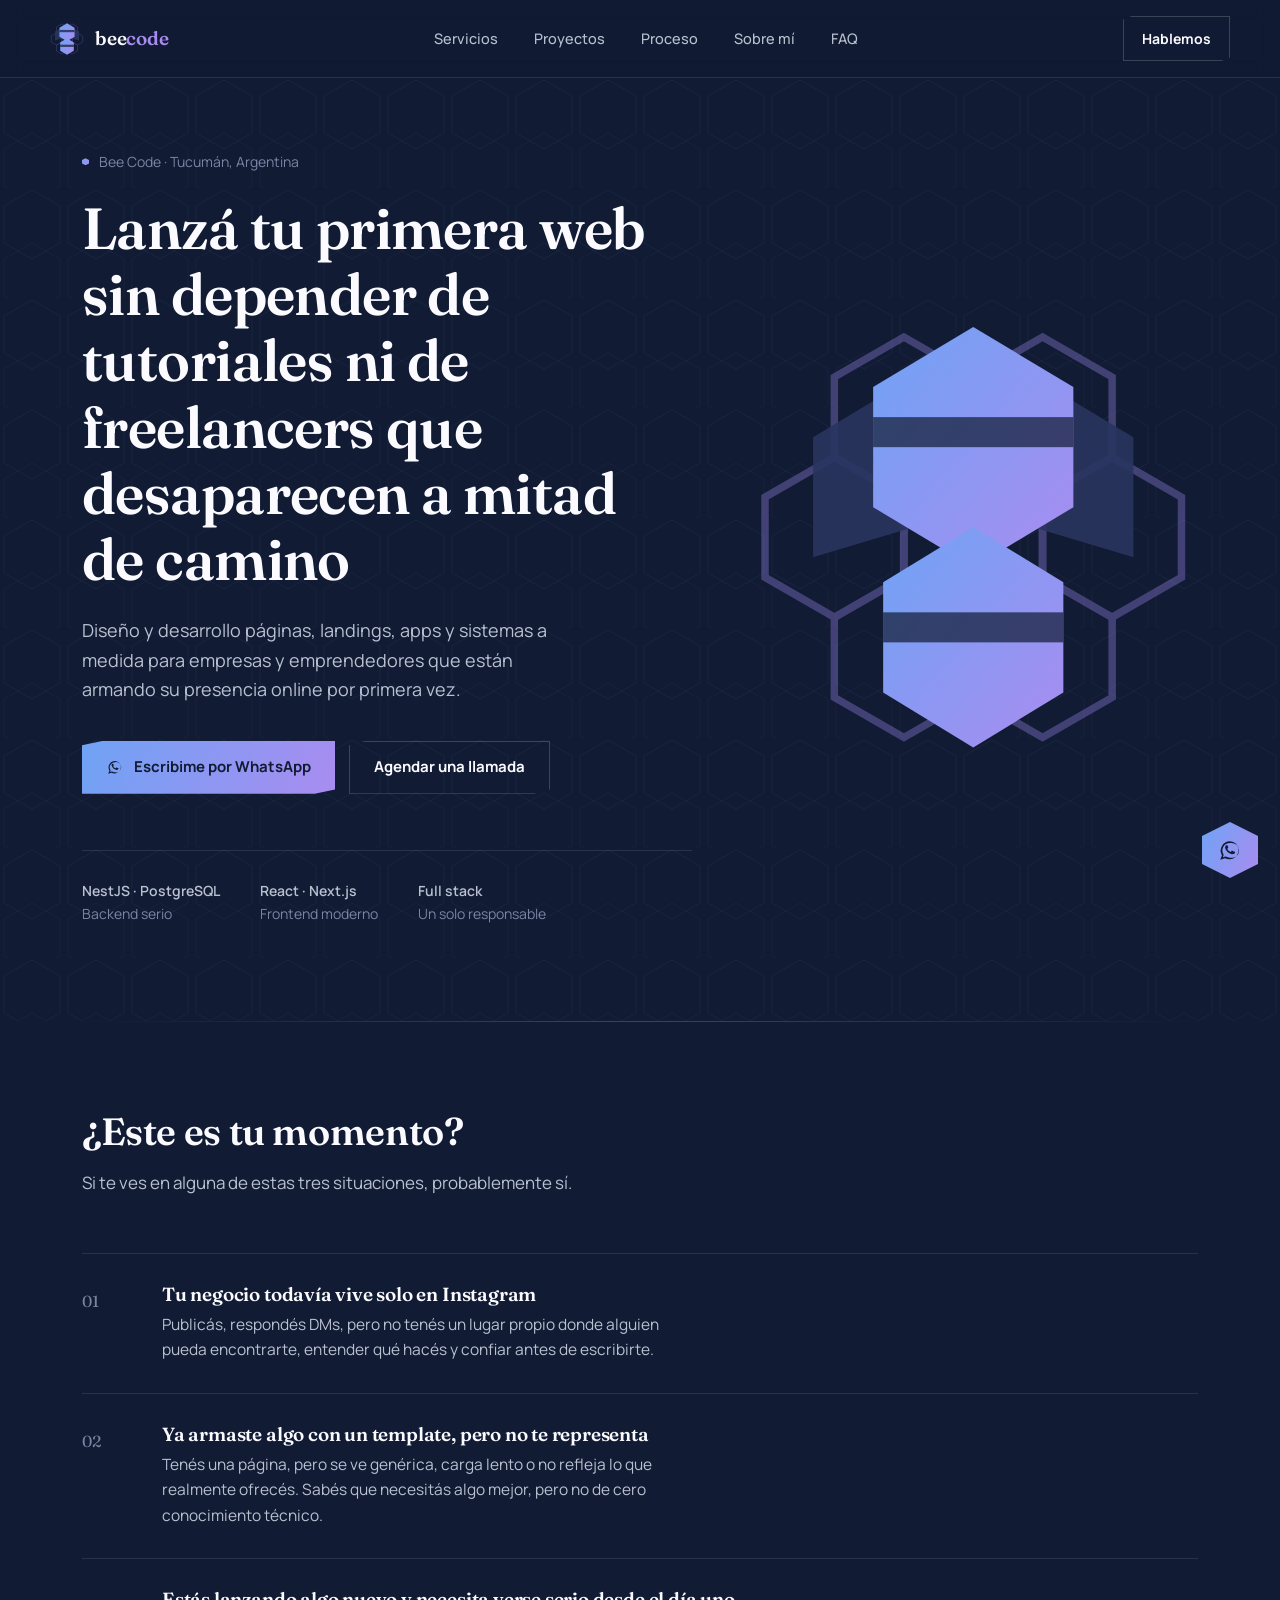
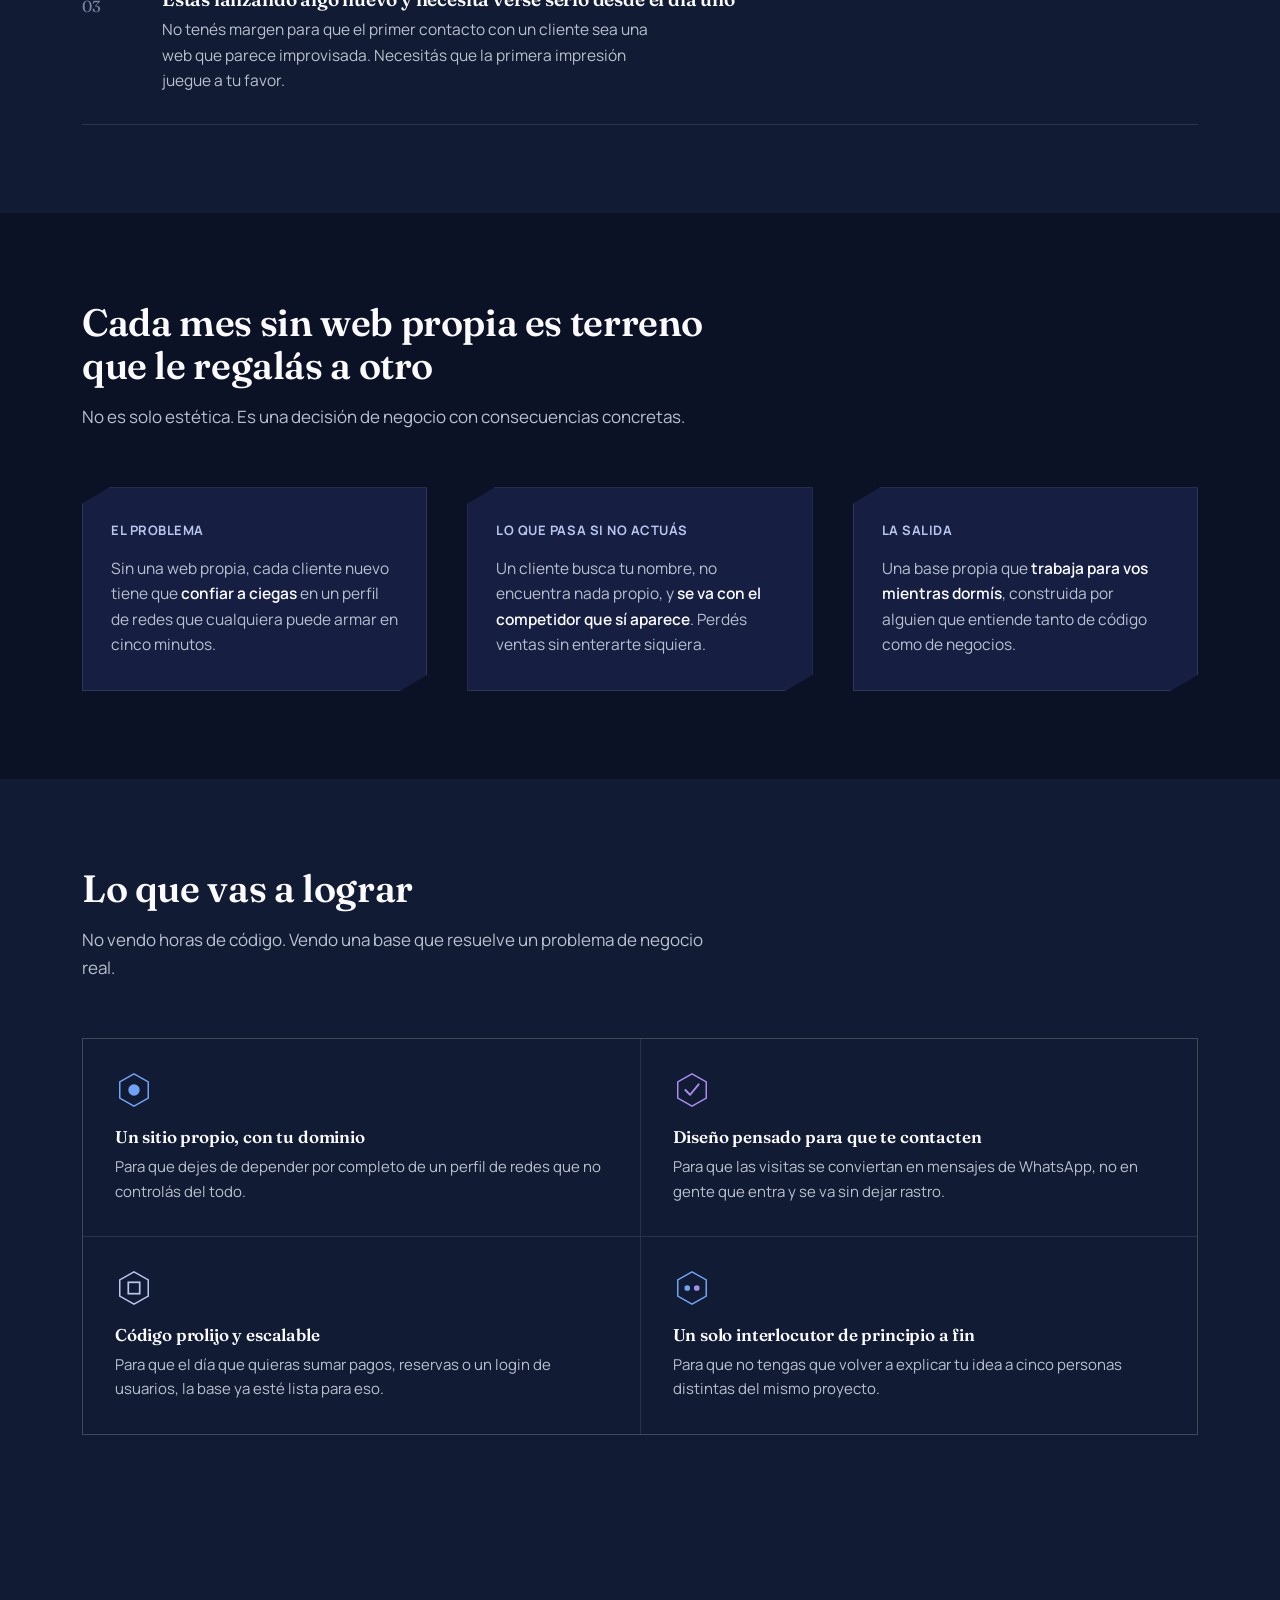
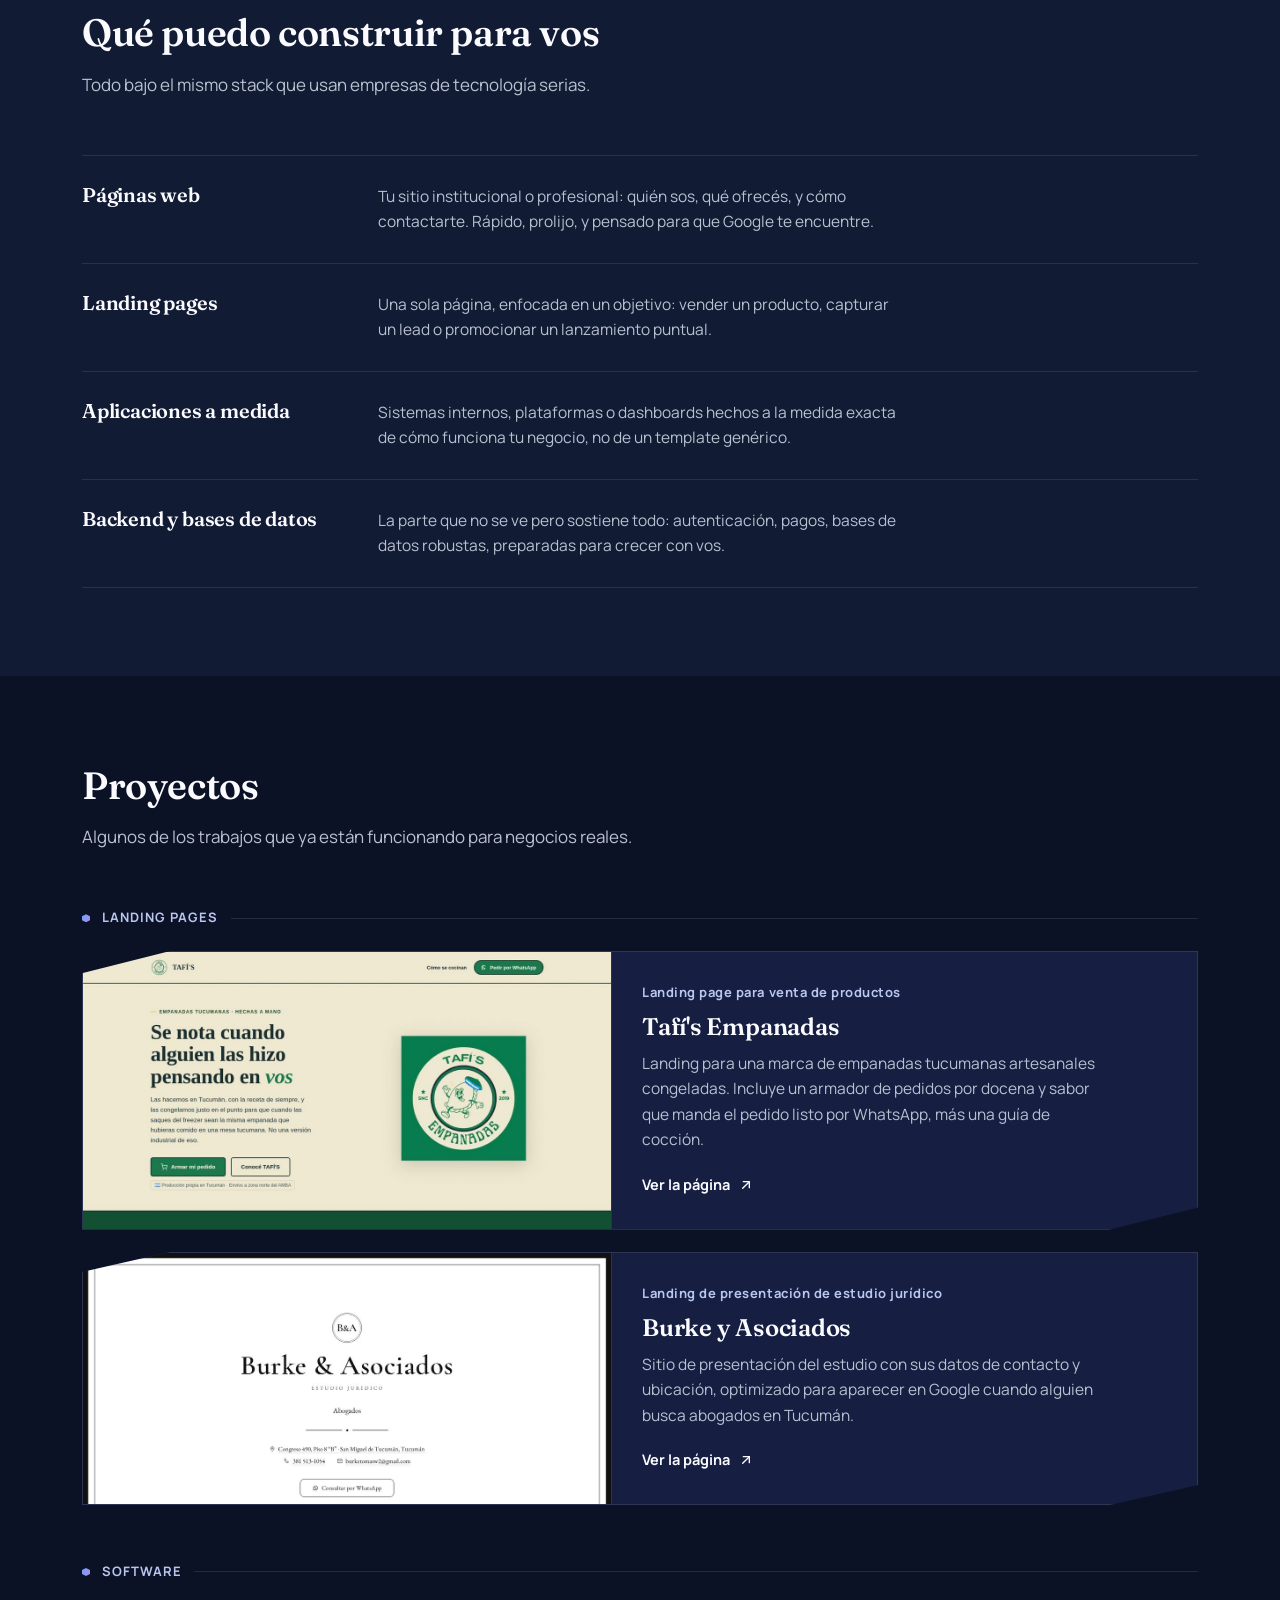
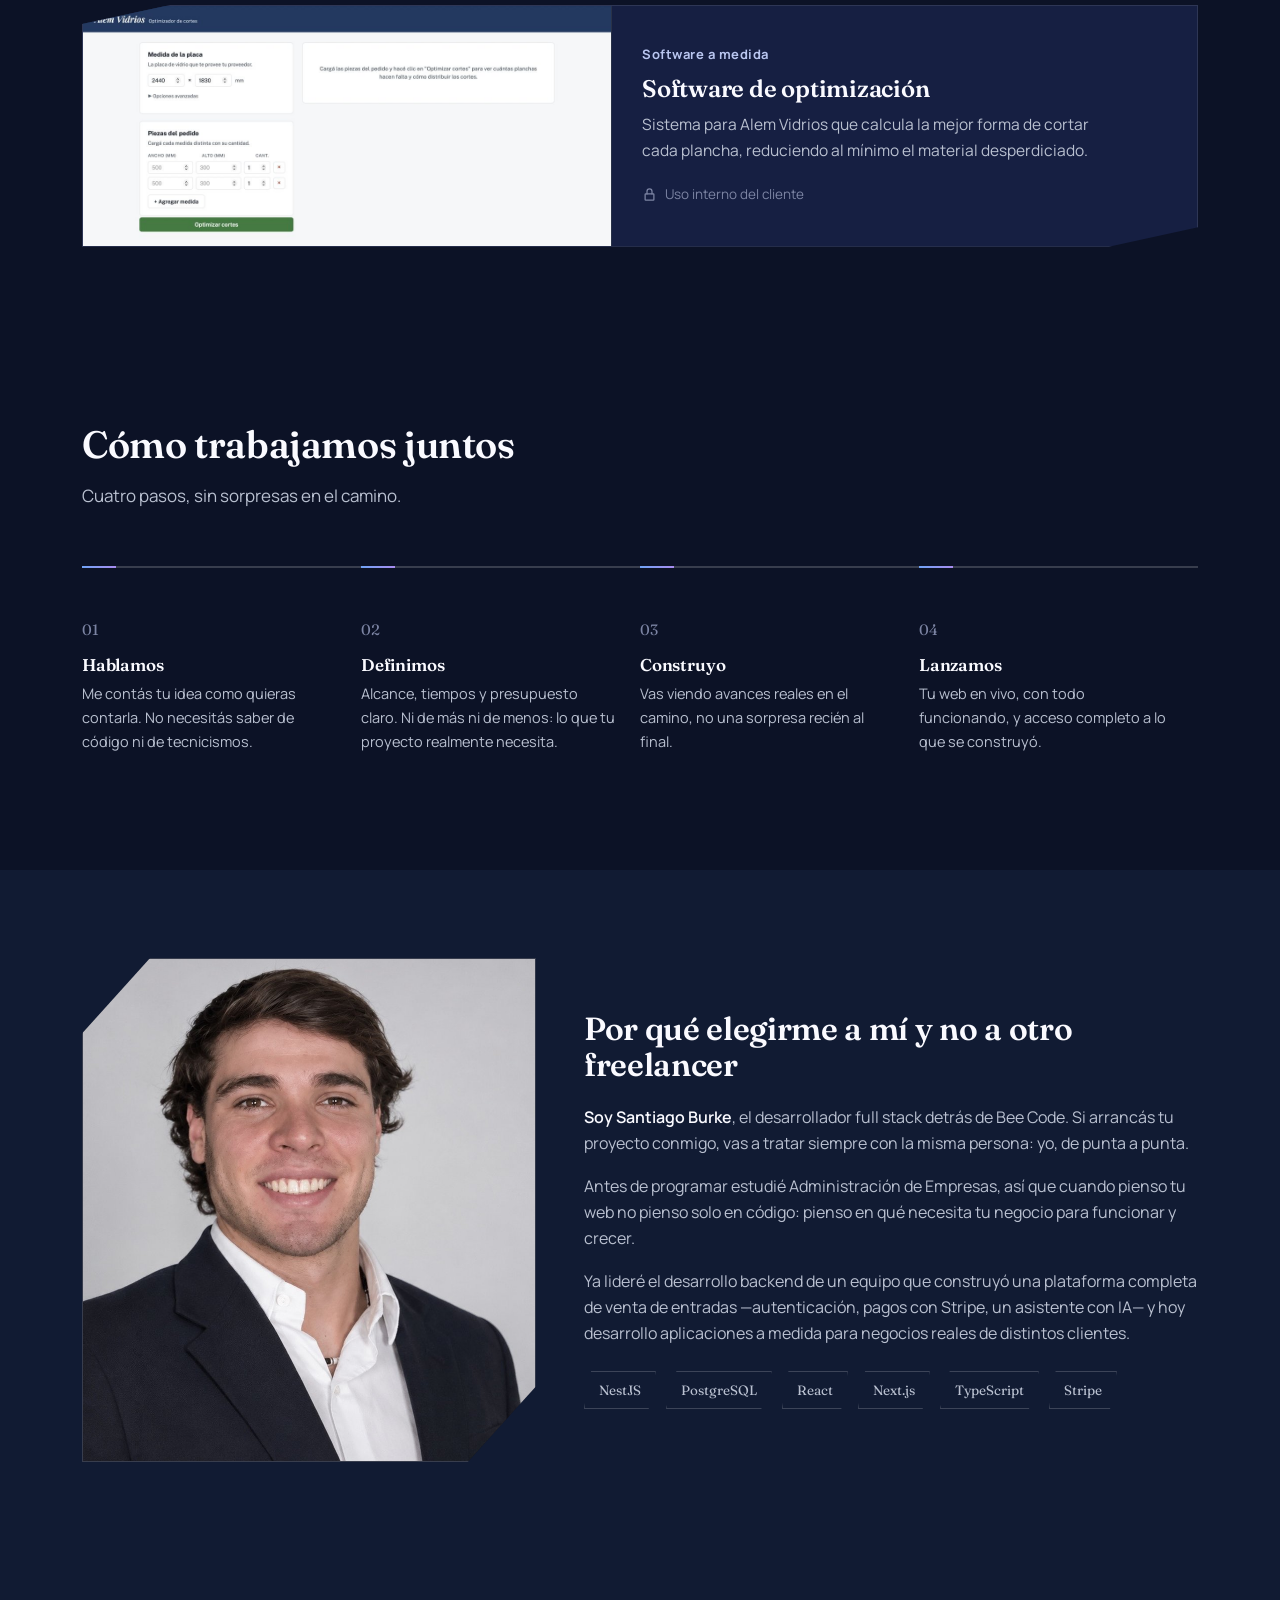
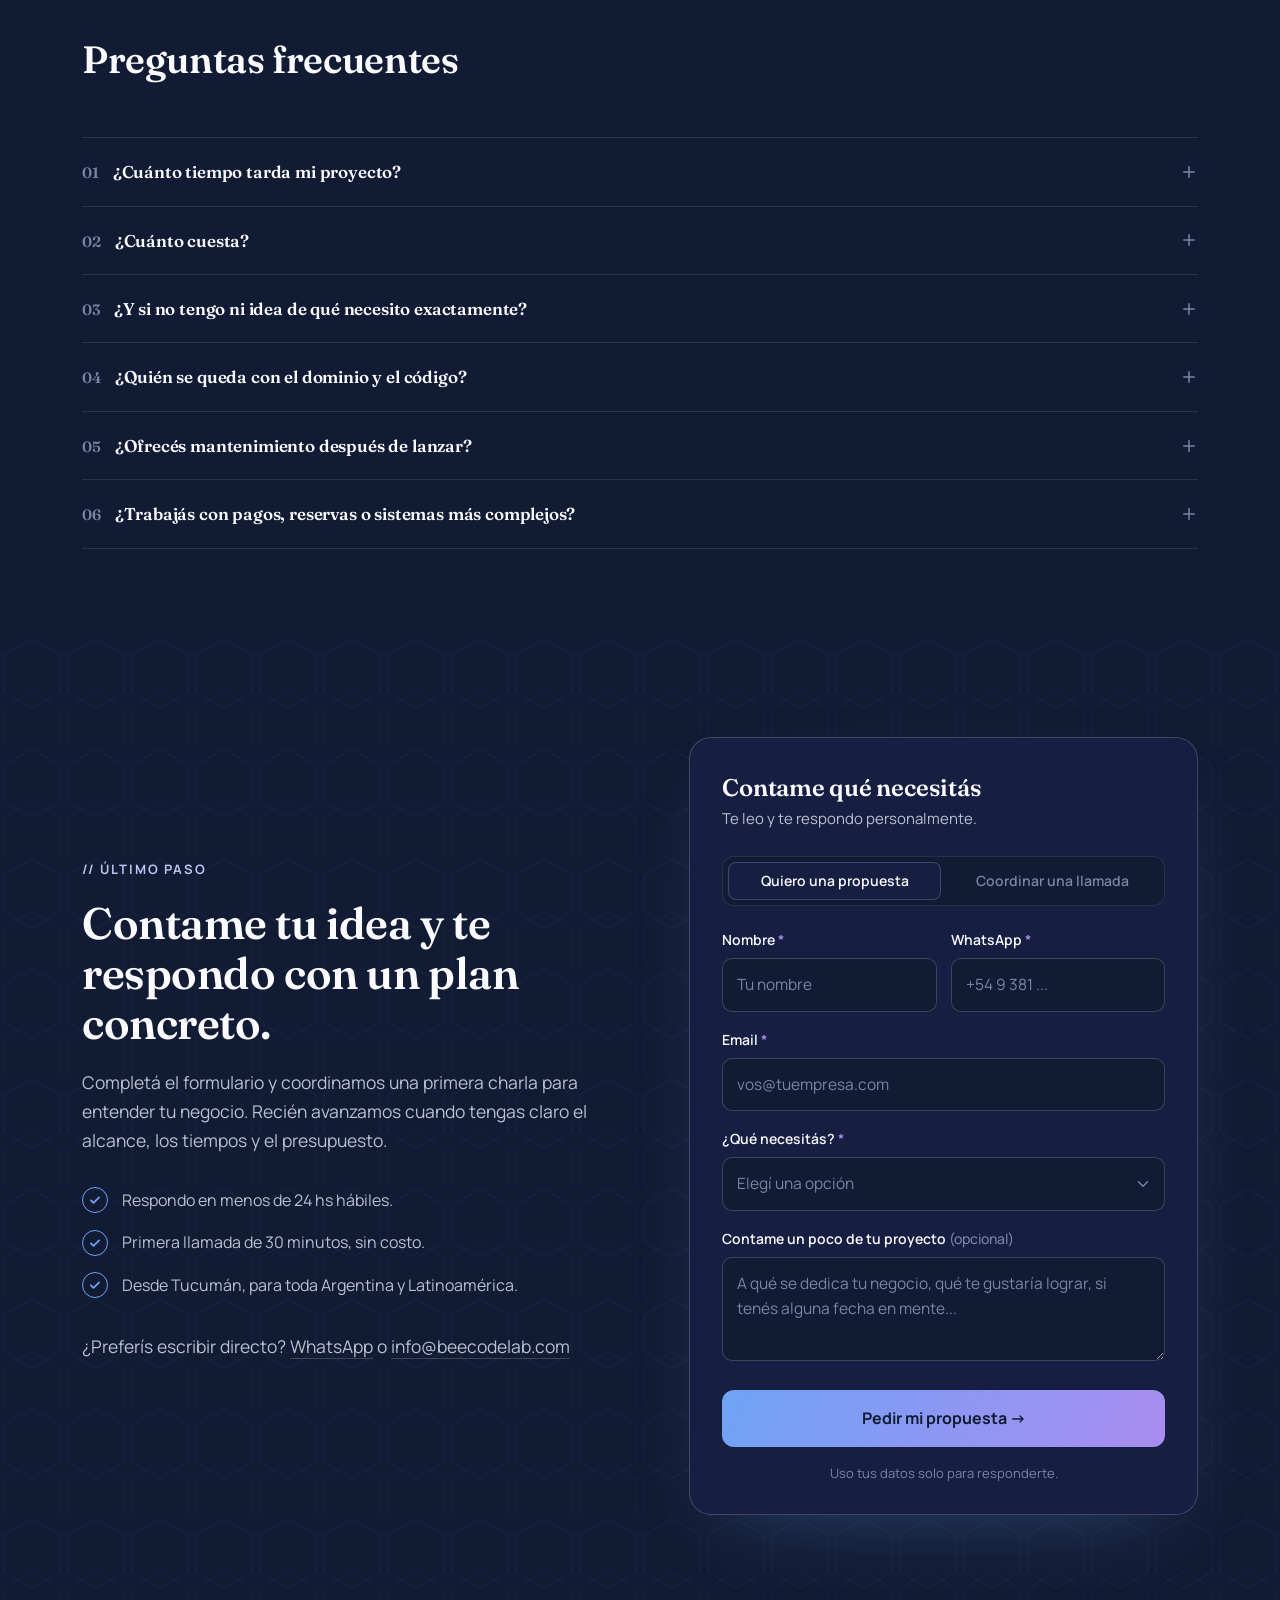
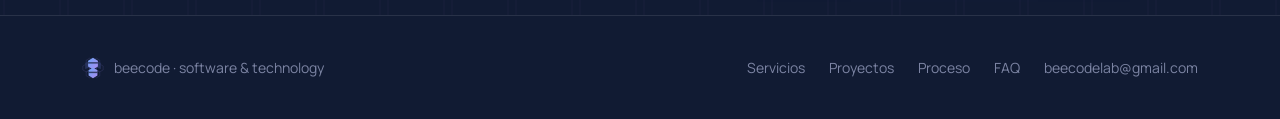
==== commit 6a284869: "Footer: cambiar mail de contacto a beecodelab@gmail.com Co-Authored-By: Claude Opus 5.5 <noreply@ant" ====
--- a/index.html
+++ b/index.html
@@ -886,7 +886,7 @@
       <a href="#portfolio" data-target="portfolio">Proyectos</a>
       <a href="#proceso" data-target="proceso">Proceso</a>
       <a href="#faq" data-target="faq">FAQ</a>
-      <a href="mailto:info@beecodelab.com">info@beecodelab.com</a>
+      <a href="mailto:beecodelab@gmail.com">beecodelab@gmail.com</a>
     </div>
   </div>
 </footer>
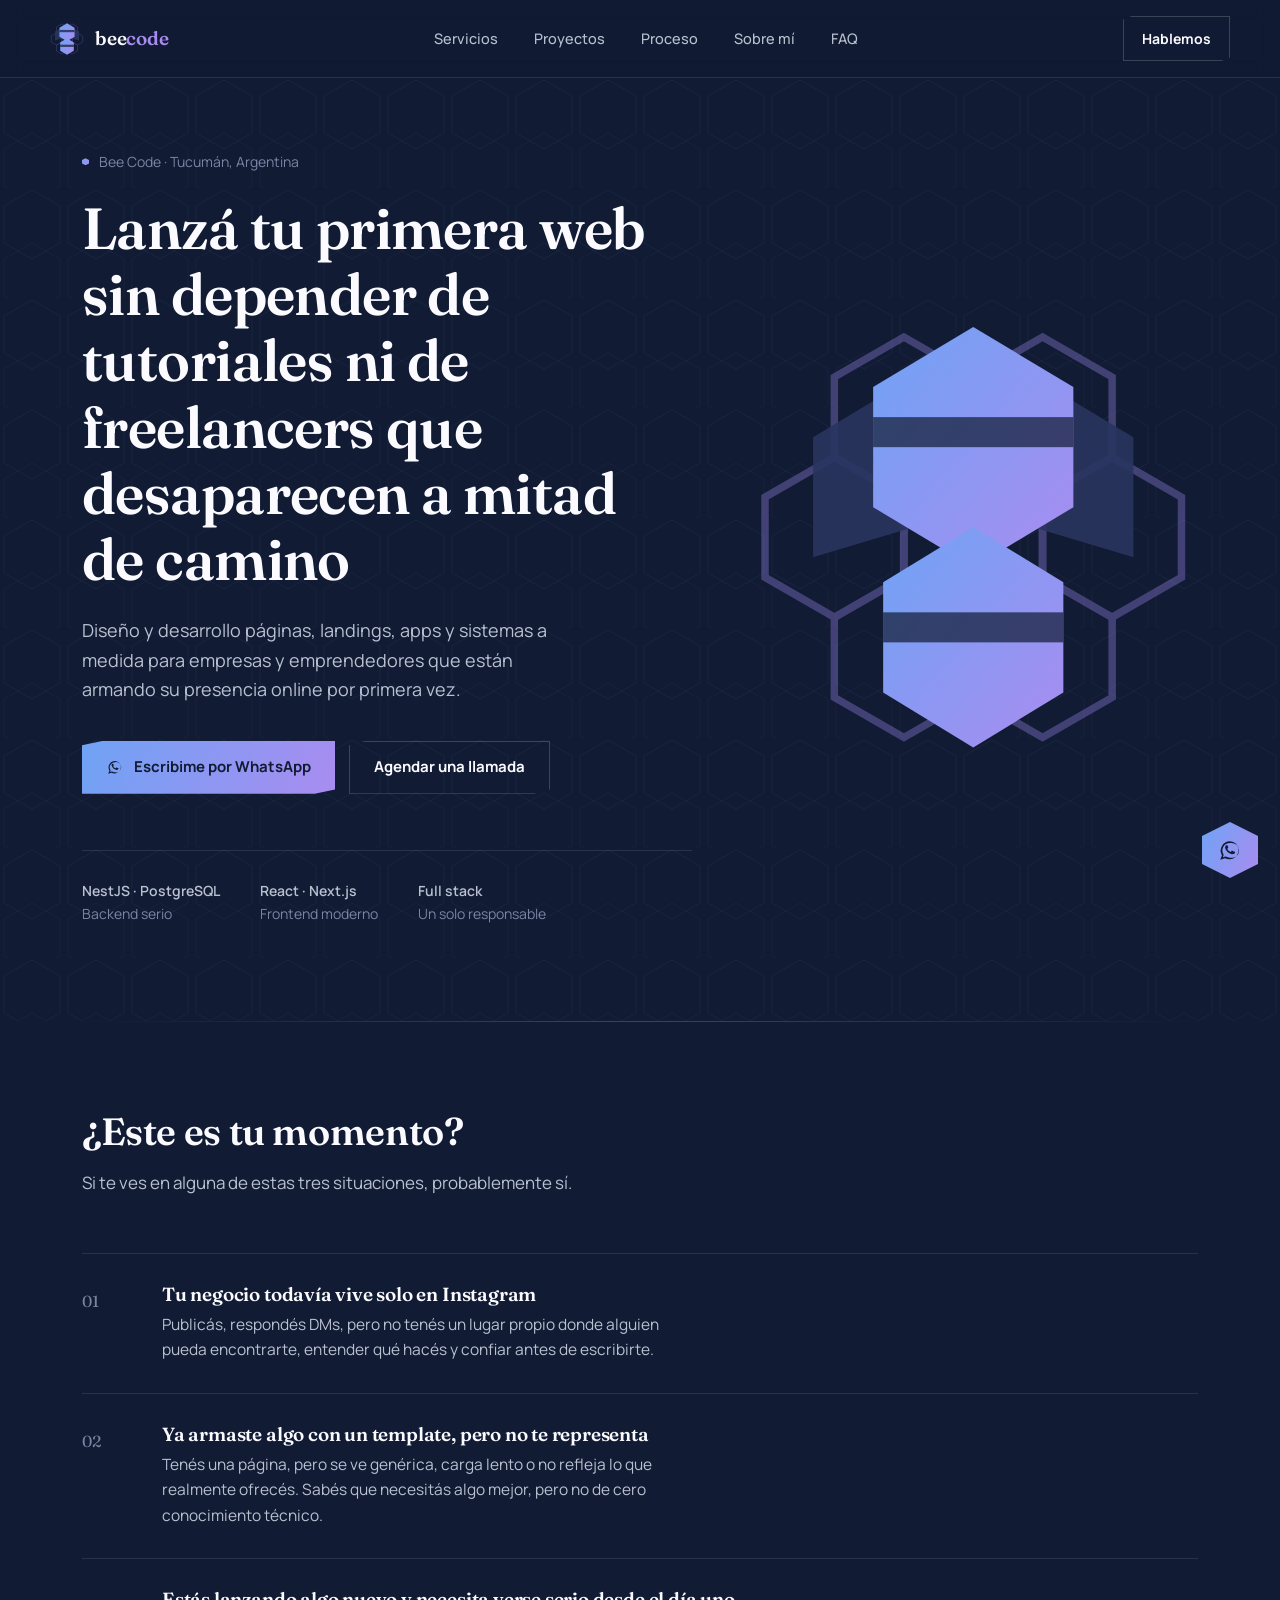
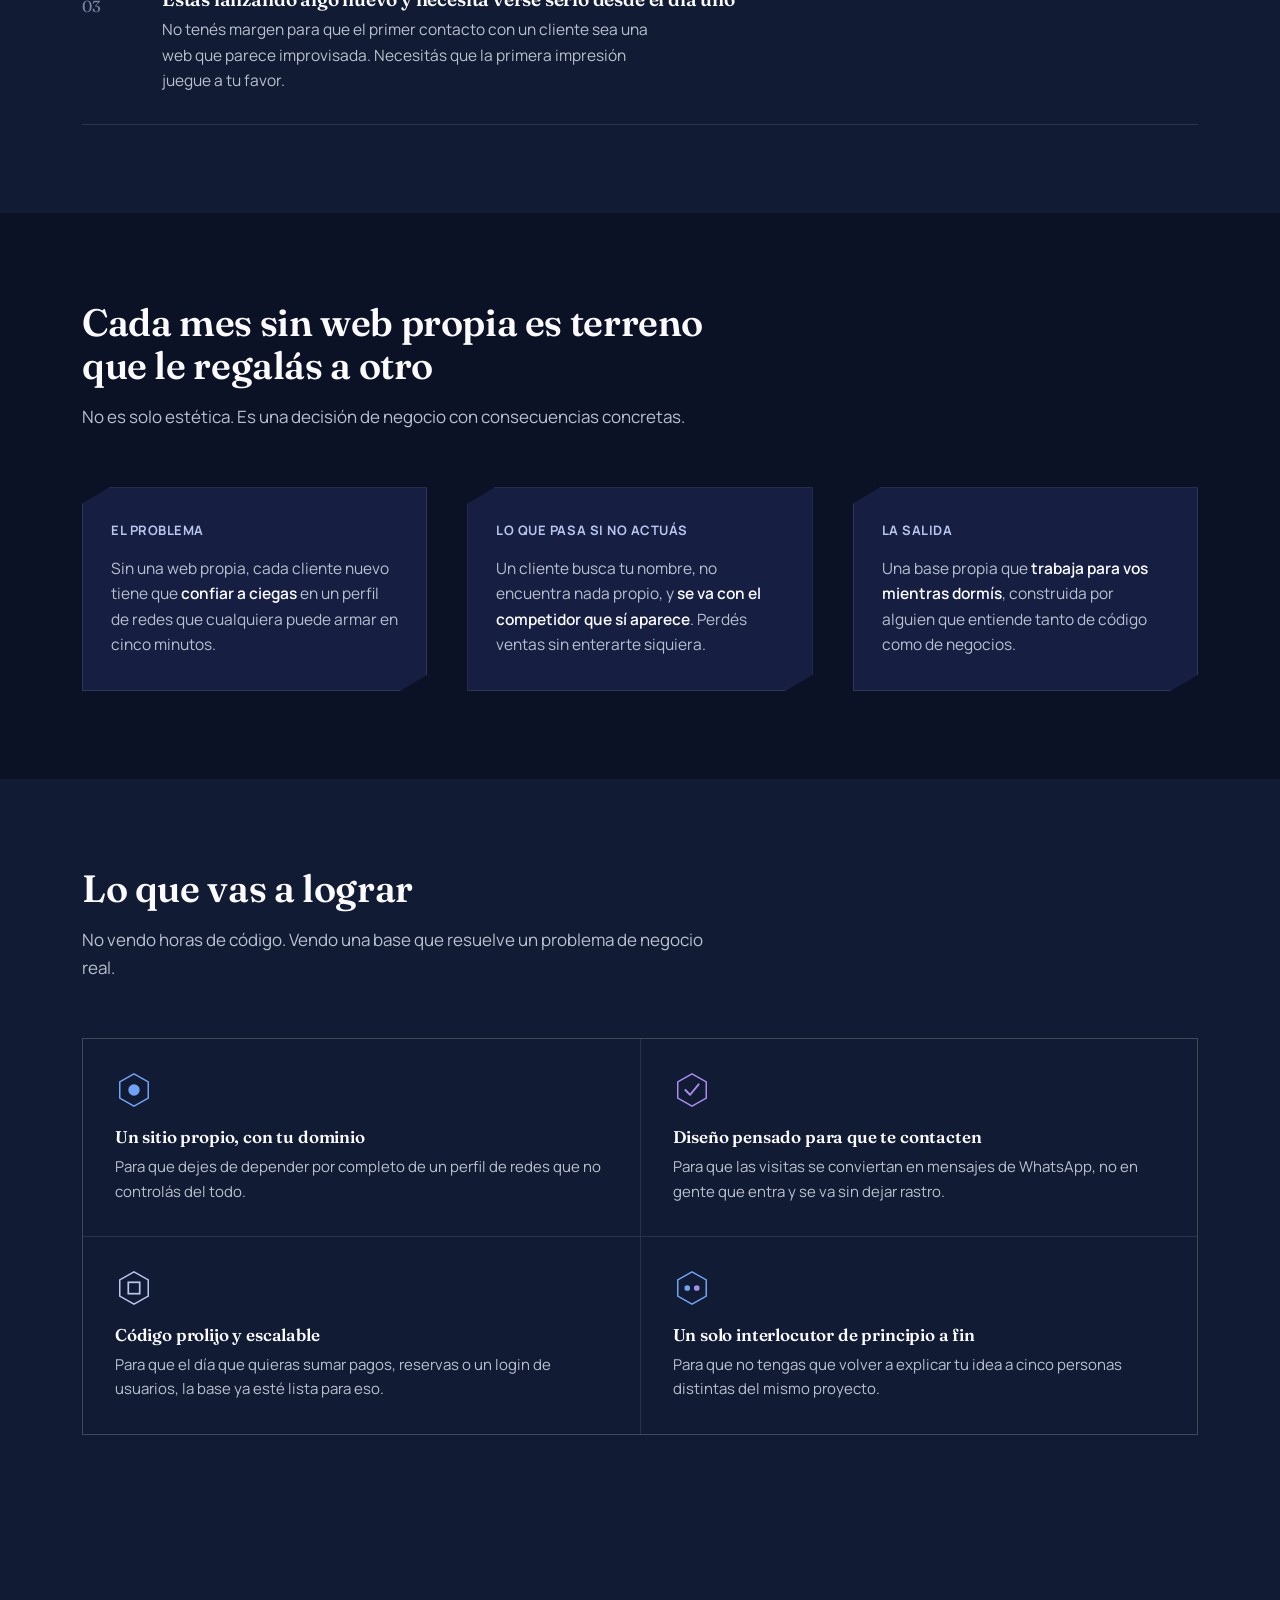
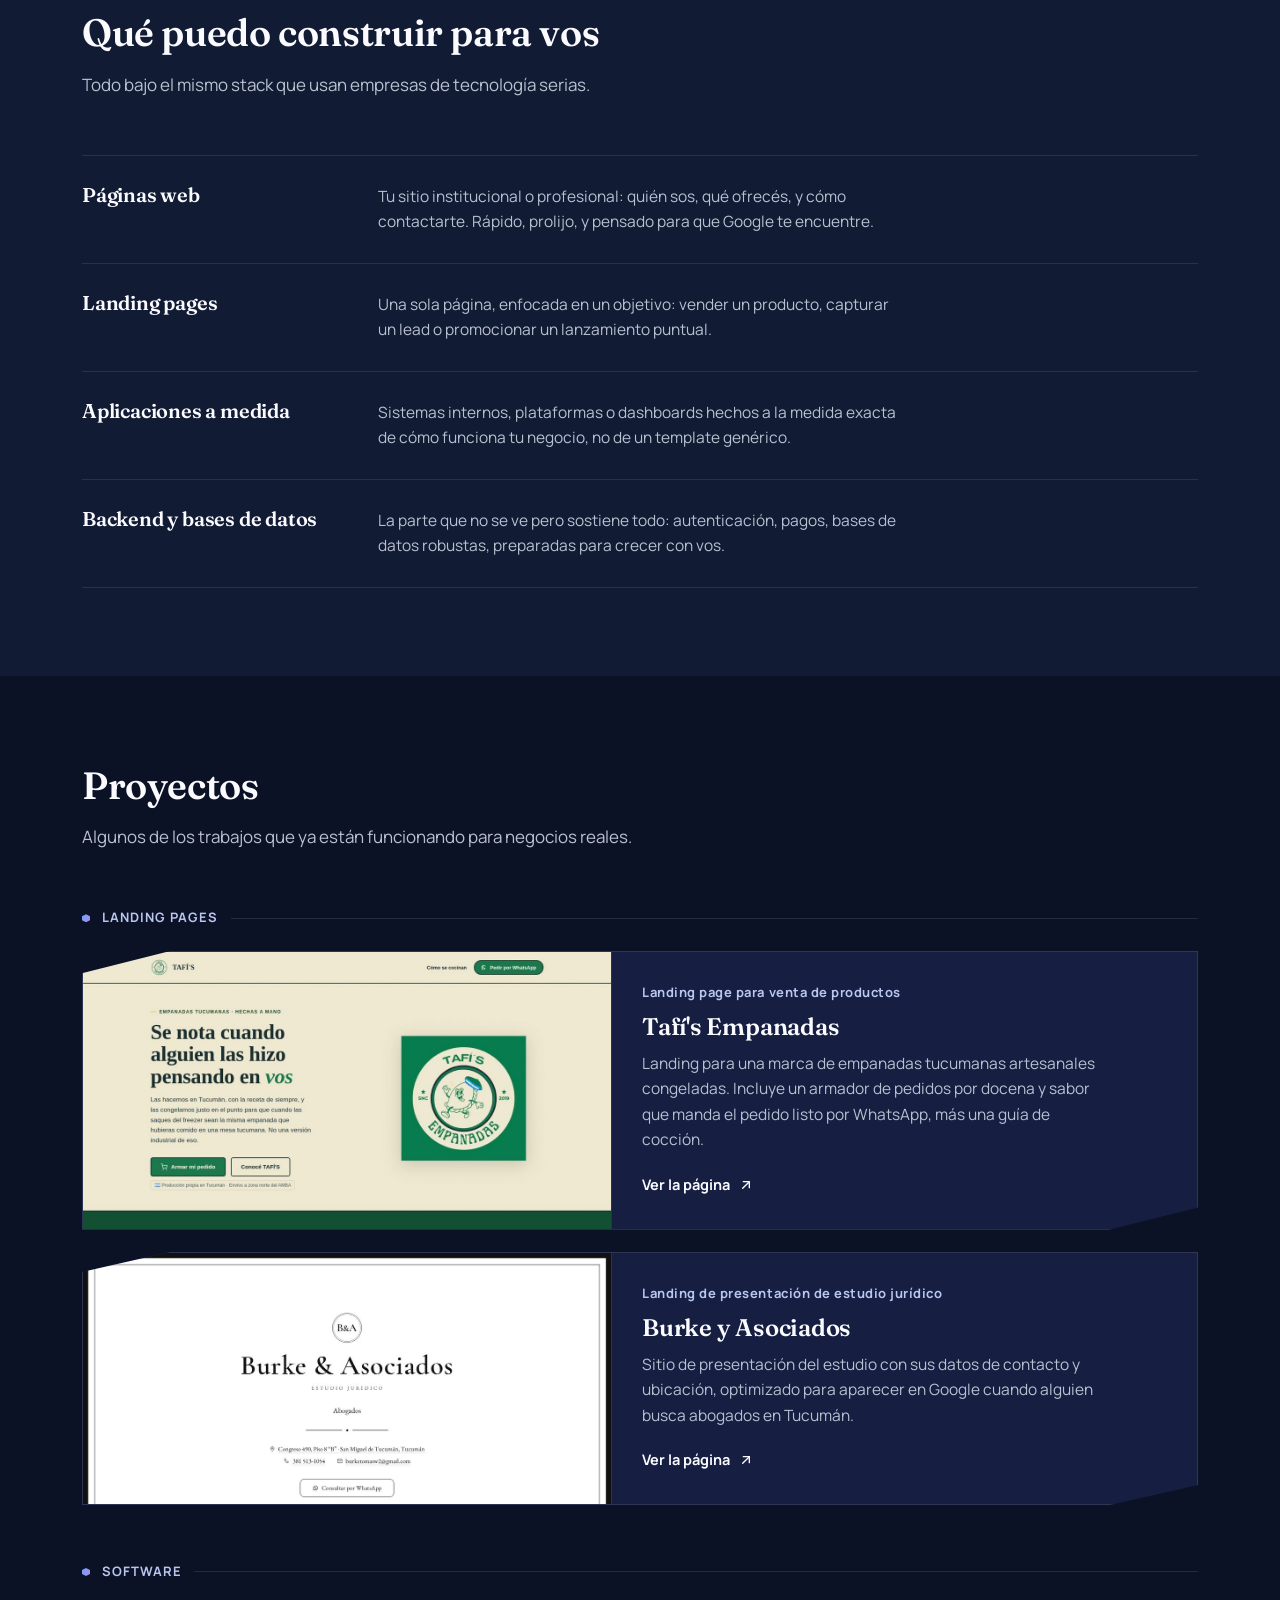
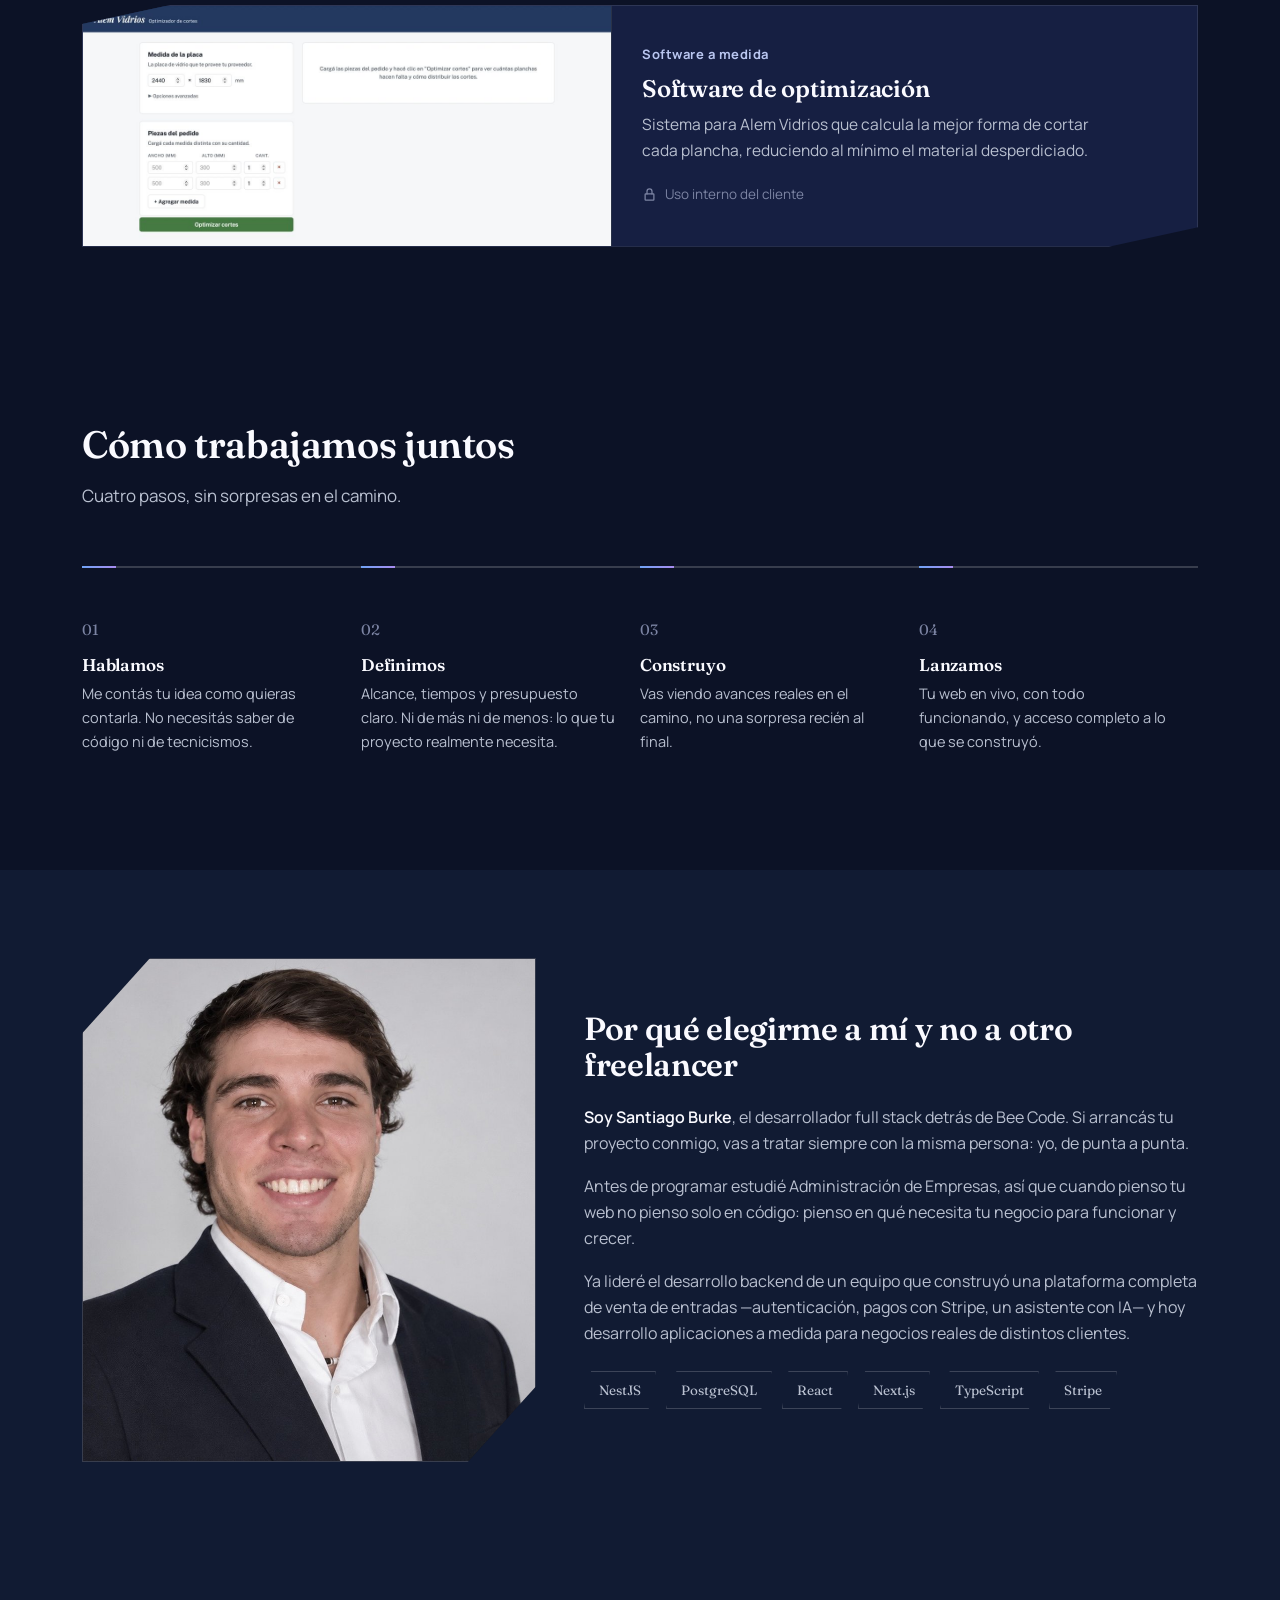
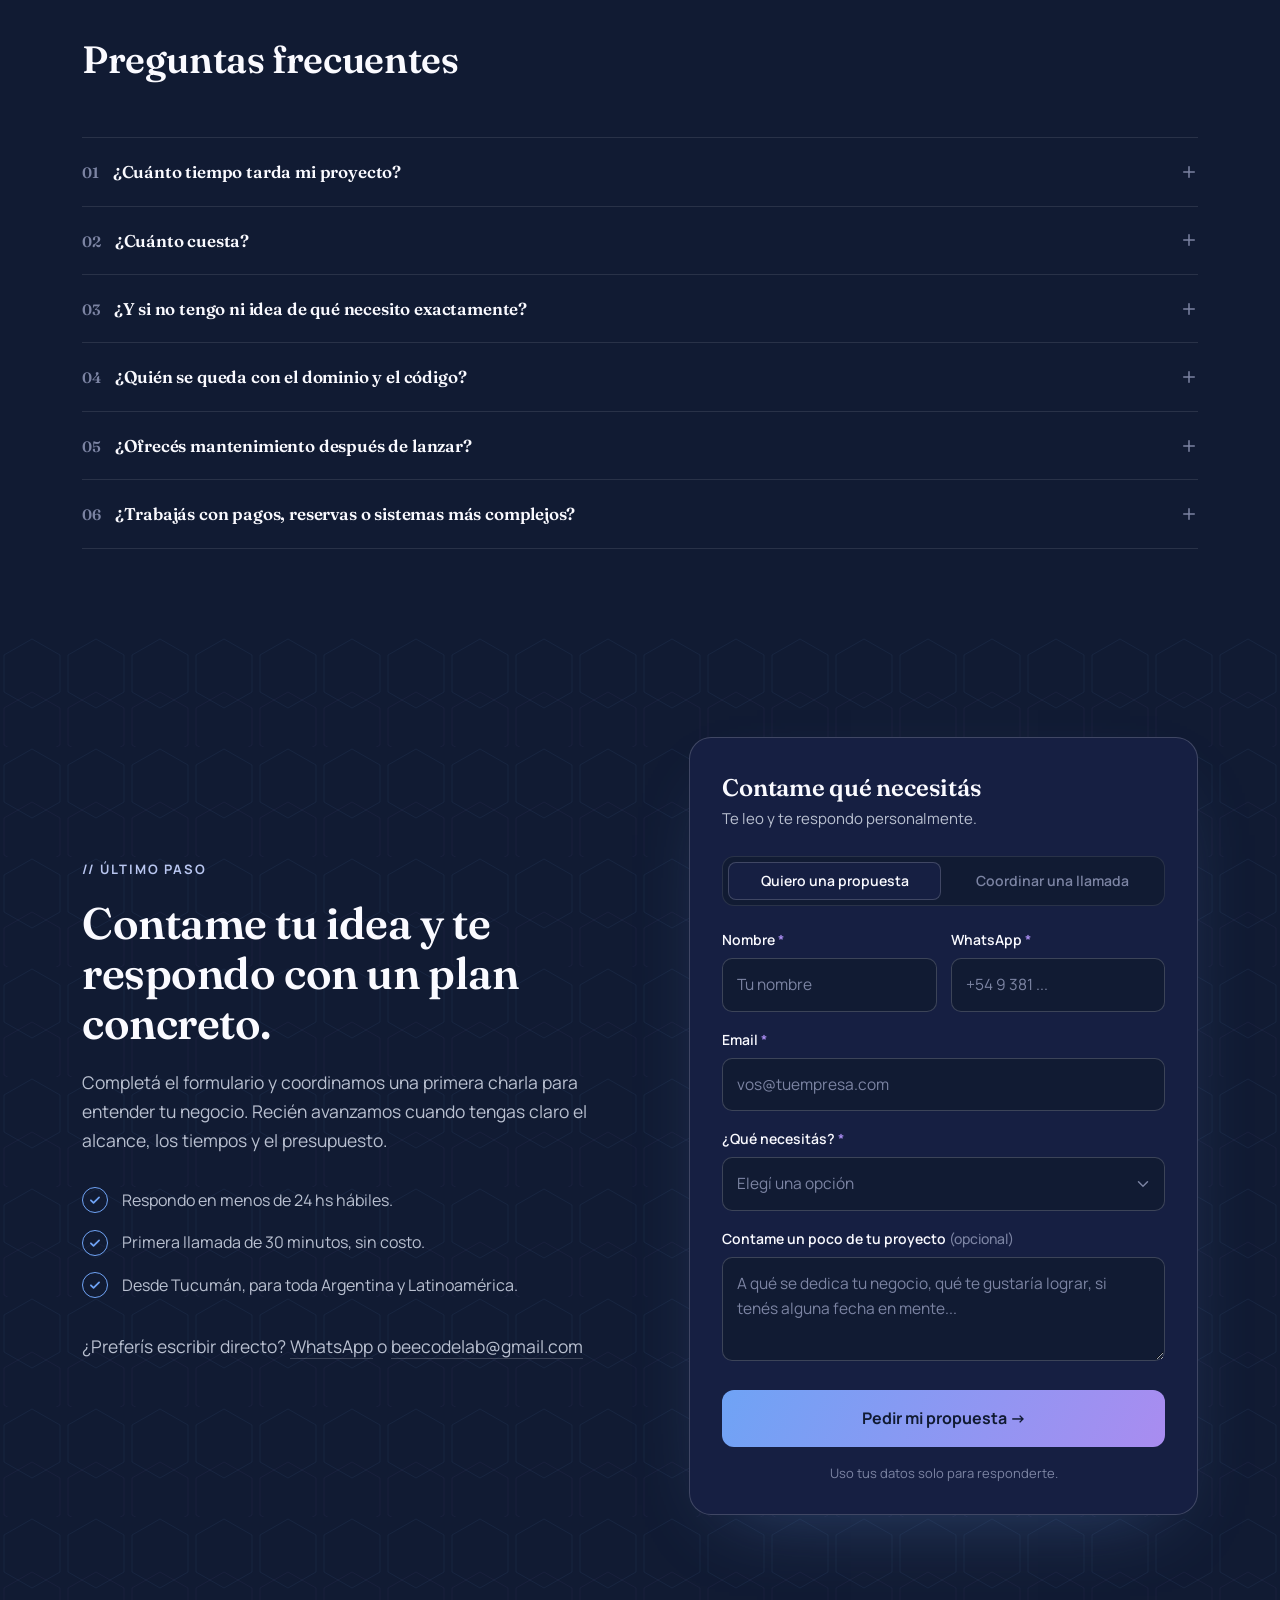
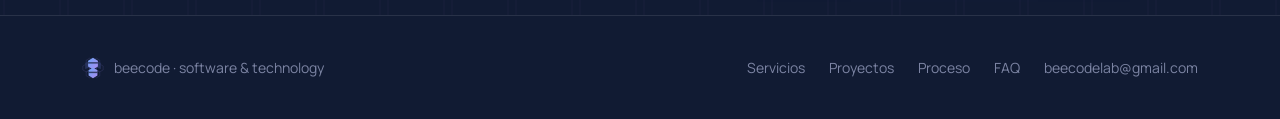
==== commit 0c9fe3c2: "Contacto: usar beecodelab@gmail.com junto al formulario Co-Authored-By: Claude Opus 5.5 <noreply@ant" ====
--- a/index.html
+++ b/index.html
@@ -810,7 +810,7 @@
         <li><span class="ck"><svg viewBox="0 0 24 24" fill="none" stroke="currentColor" stroke-width="3" stroke-linecap="round" stroke-linejoin="round"><path d="M5 12.5l4.5 4.5L19 7.5"/></svg></span>Primera llamada de 30 minutos, sin costo.</li>
         <li><span class="ck"><svg viewBox="0 0 24 24" fill="none" stroke="currentColor" stroke-width="3" stroke-linecap="round" stroke-linejoin="round"><path d="M5 12.5l4.5 4.5L19 7.5"/></svg></span>Desde Tucumán, para toda Argentina y Latinoamérica.</li>
       </ul>
-      <p class="contact-alt">¿Preferís escribir directo? <a href="https://wa.me/5493816378896?text=Hola%20Santiago!%20Quiero%20contarte%20sobre%20mi%20proyecto" target="_blank" rel="noopener">WhatsApp</a> o <a href="mailto:info@beecodelab.com">info@beecodelab.com</a></p>
+      <p class="contact-alt">¿Preferís escribir directo? <a href="https://wa.me/5493816378896?text=Hola%20Santiago!%20Quiero%20contarte%20sobre%20mi%20proyecto" target="_blank" rel="noopener">WhatsApp</a> o <a href="mailto:beecodelab@gmail.com">beecodelab@gmail.com</a></p>
     </div>
 
     <div class="form-card" id="formCard" data-intent="propuesta">
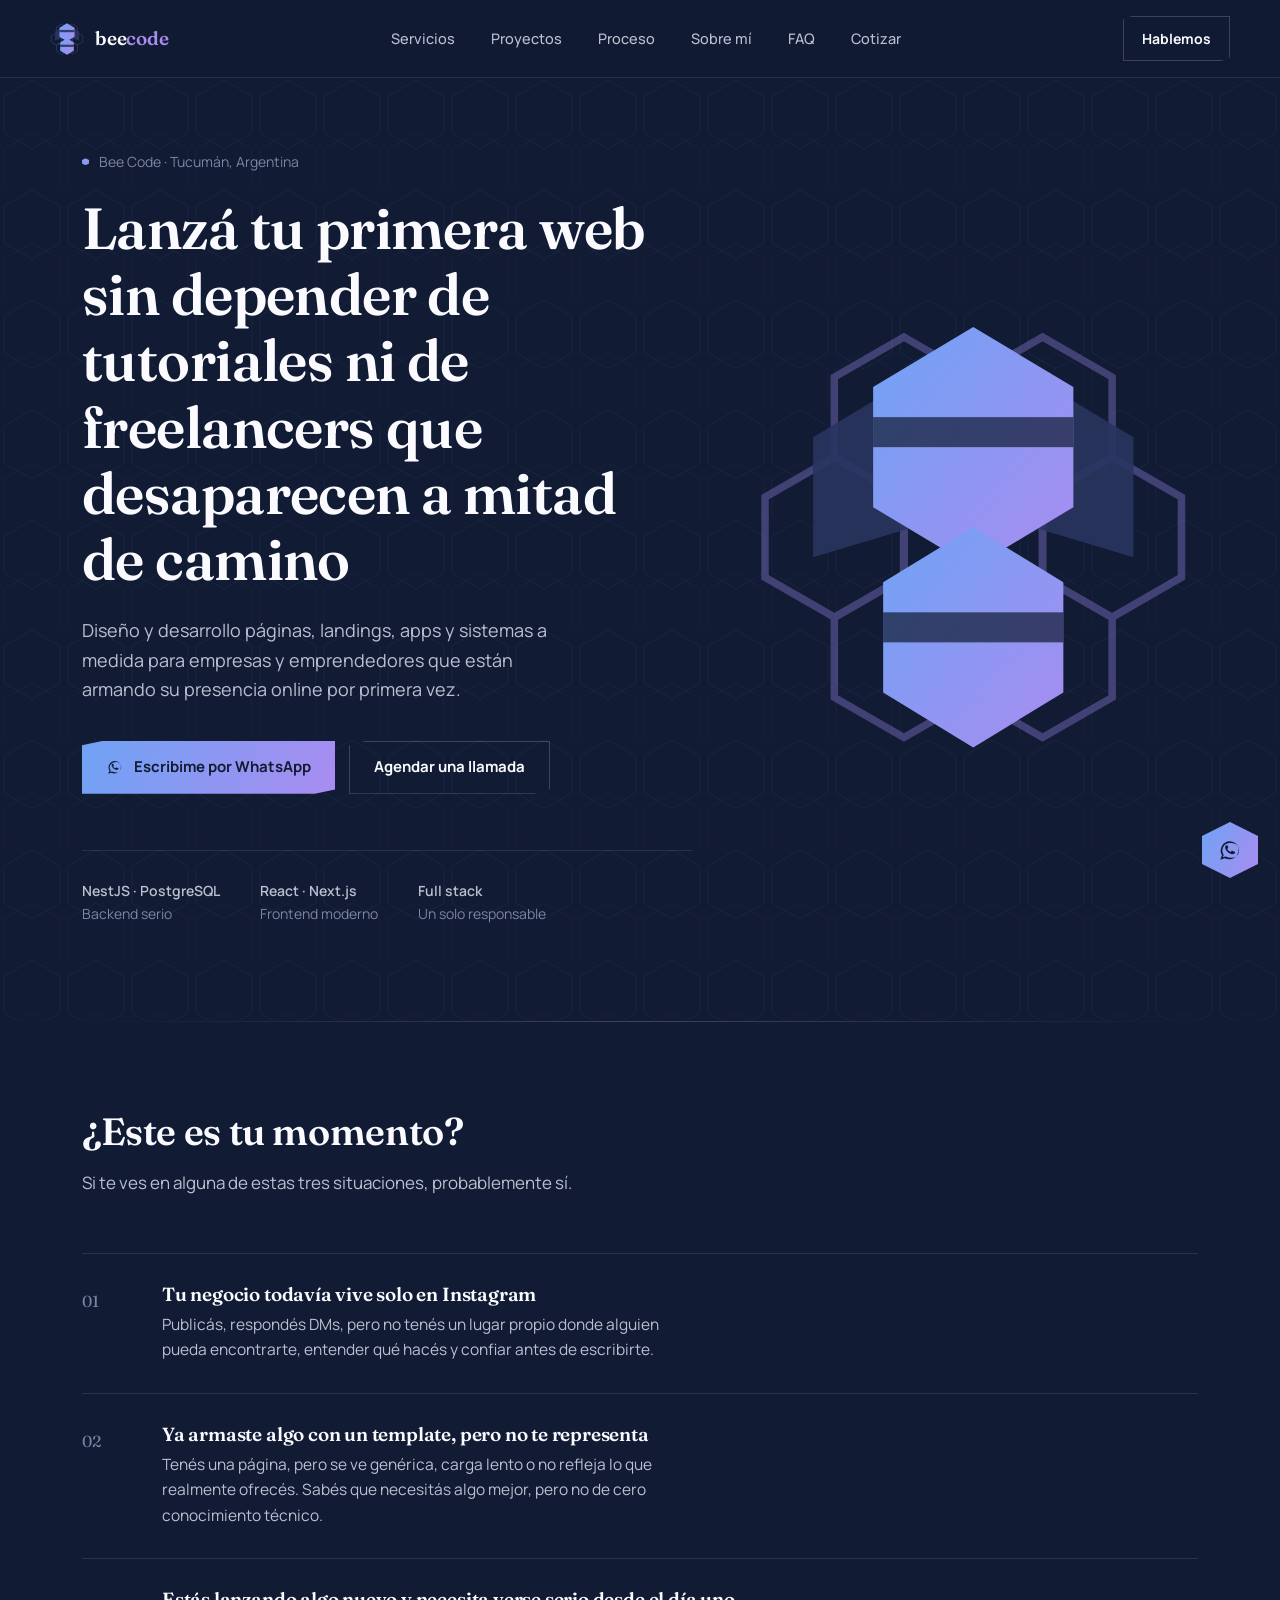
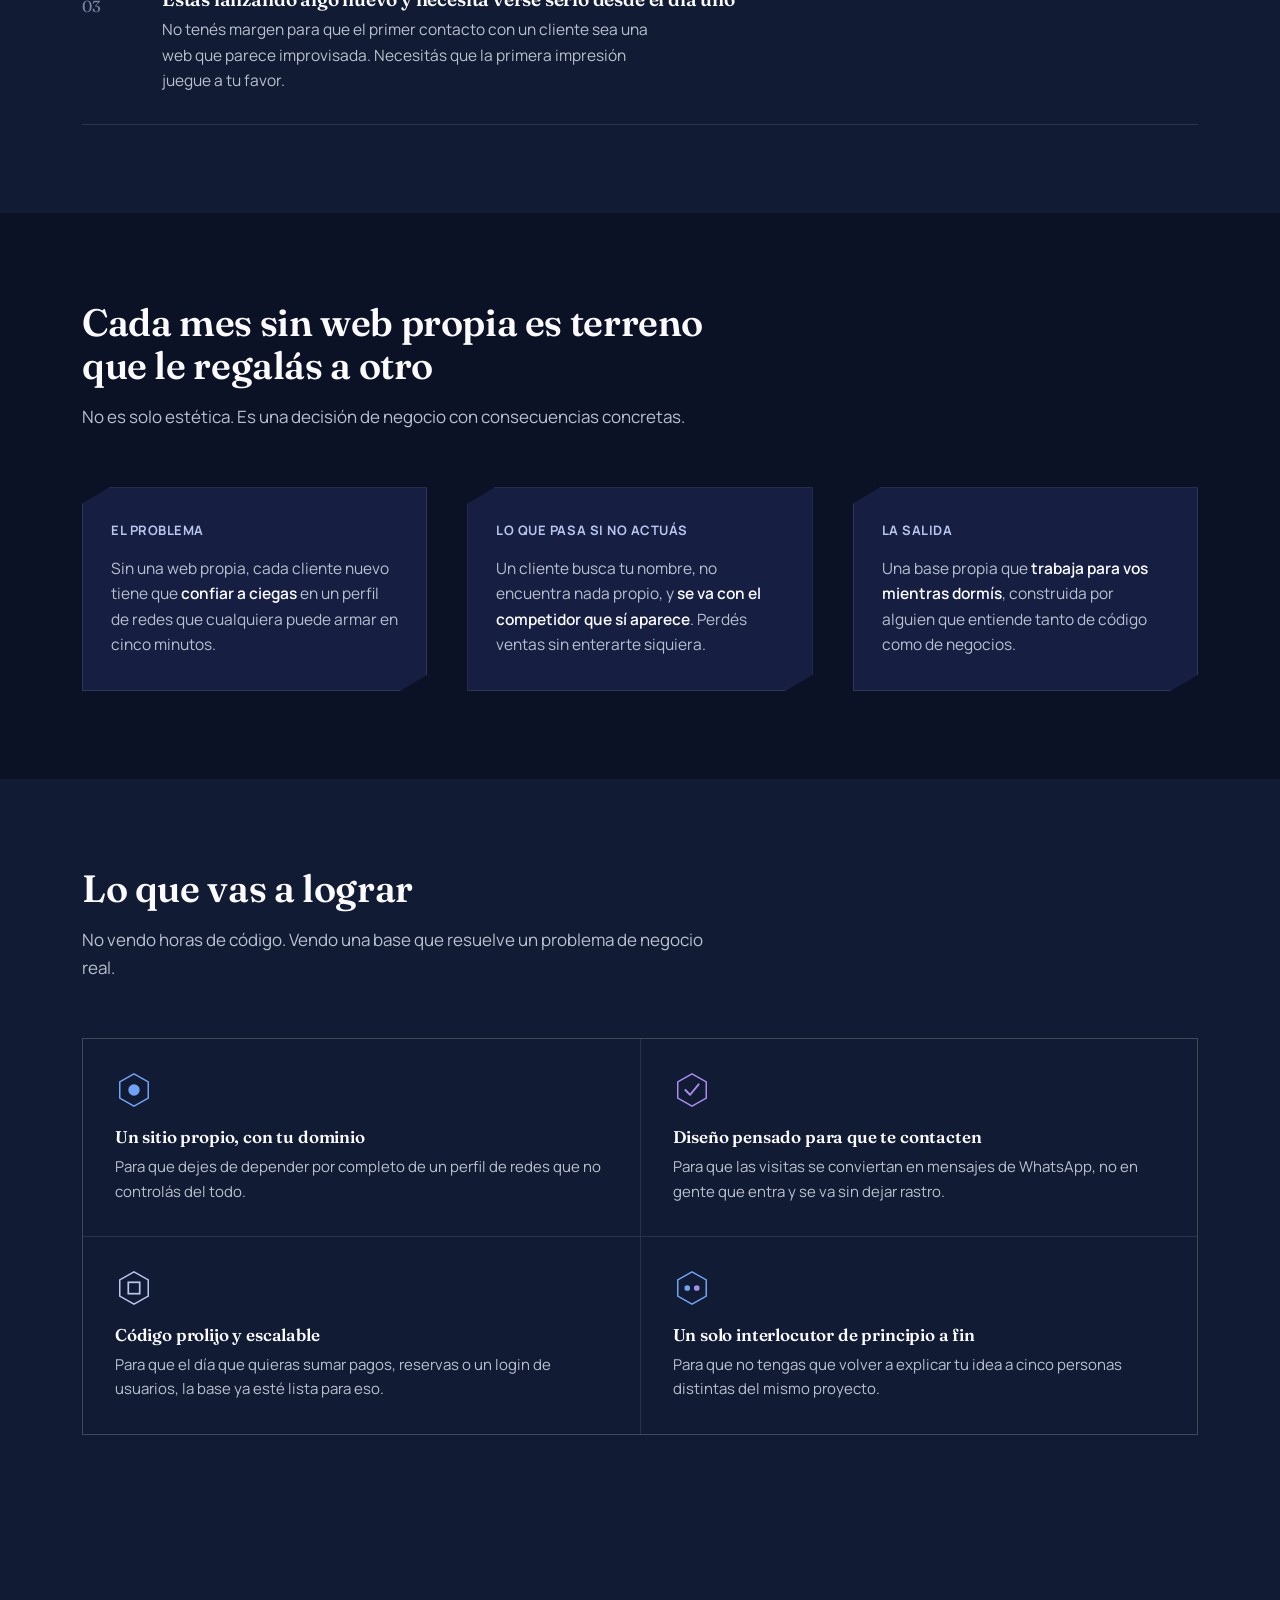
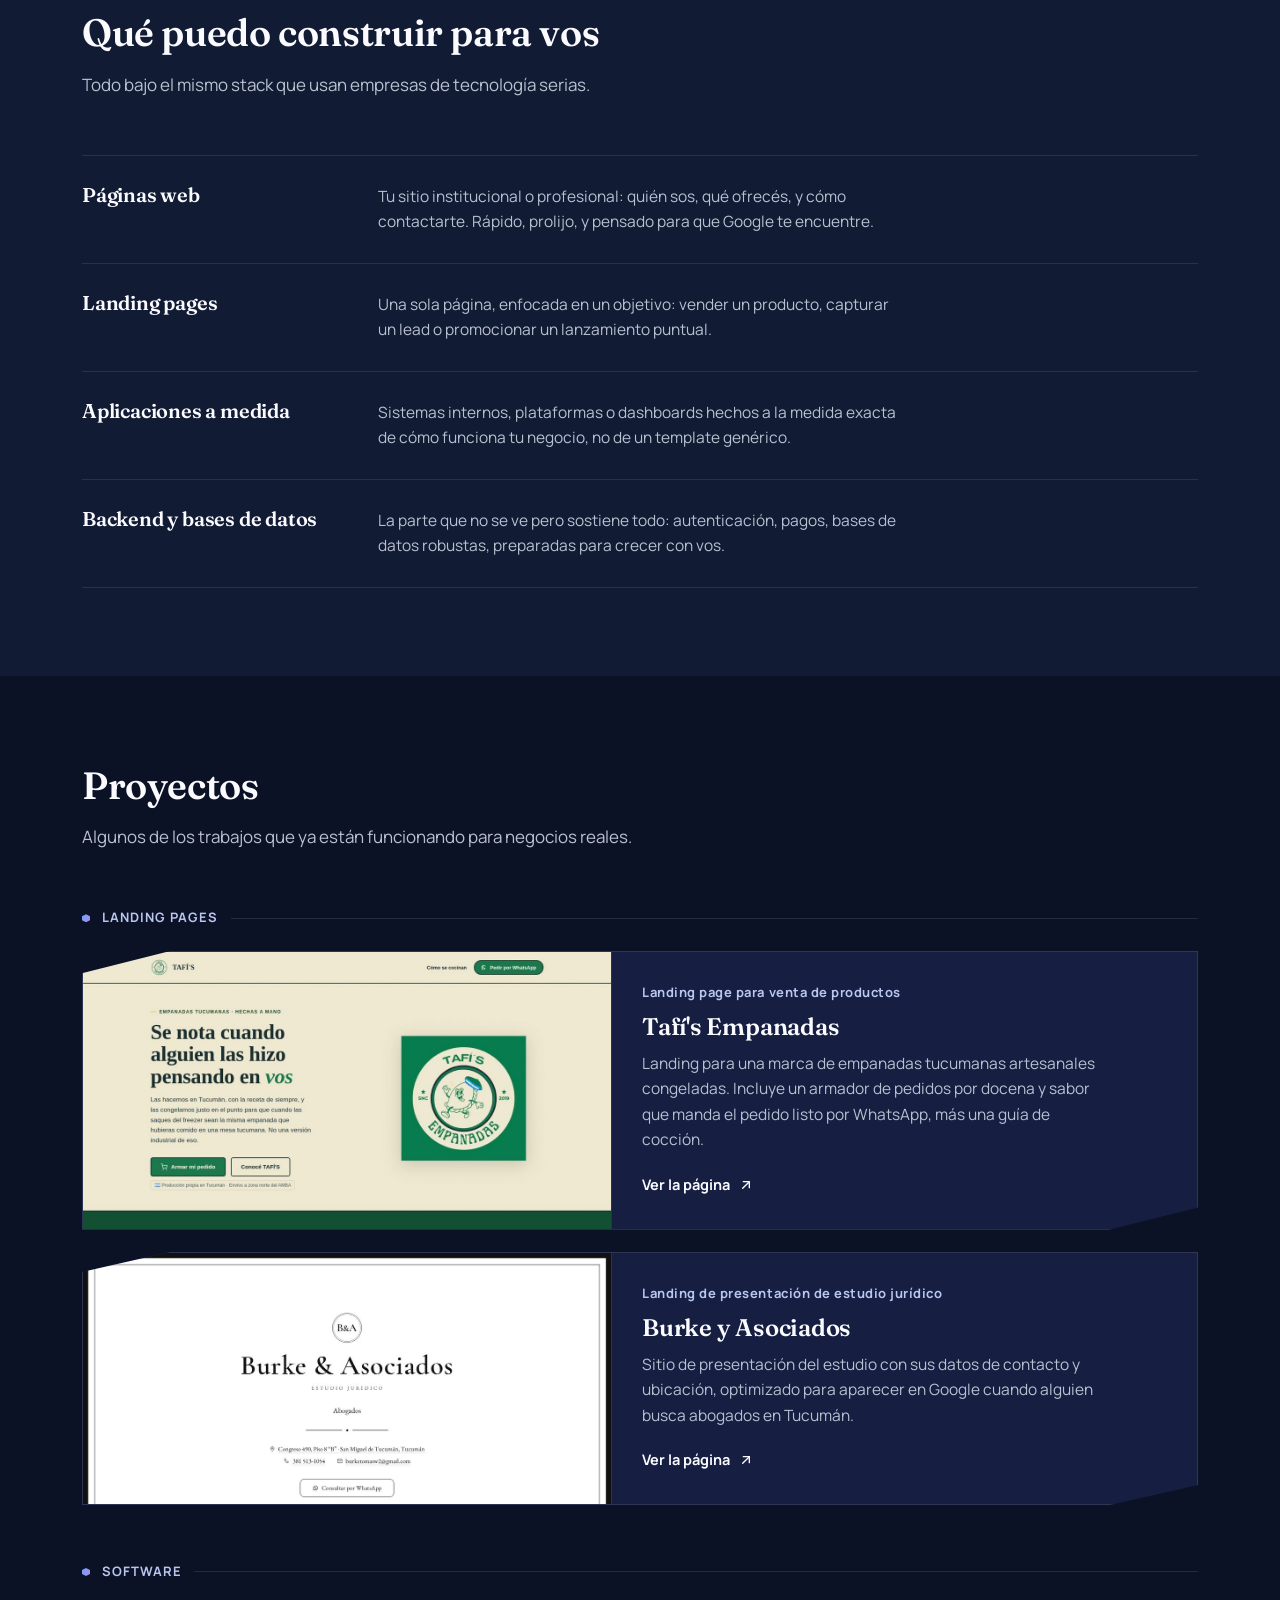
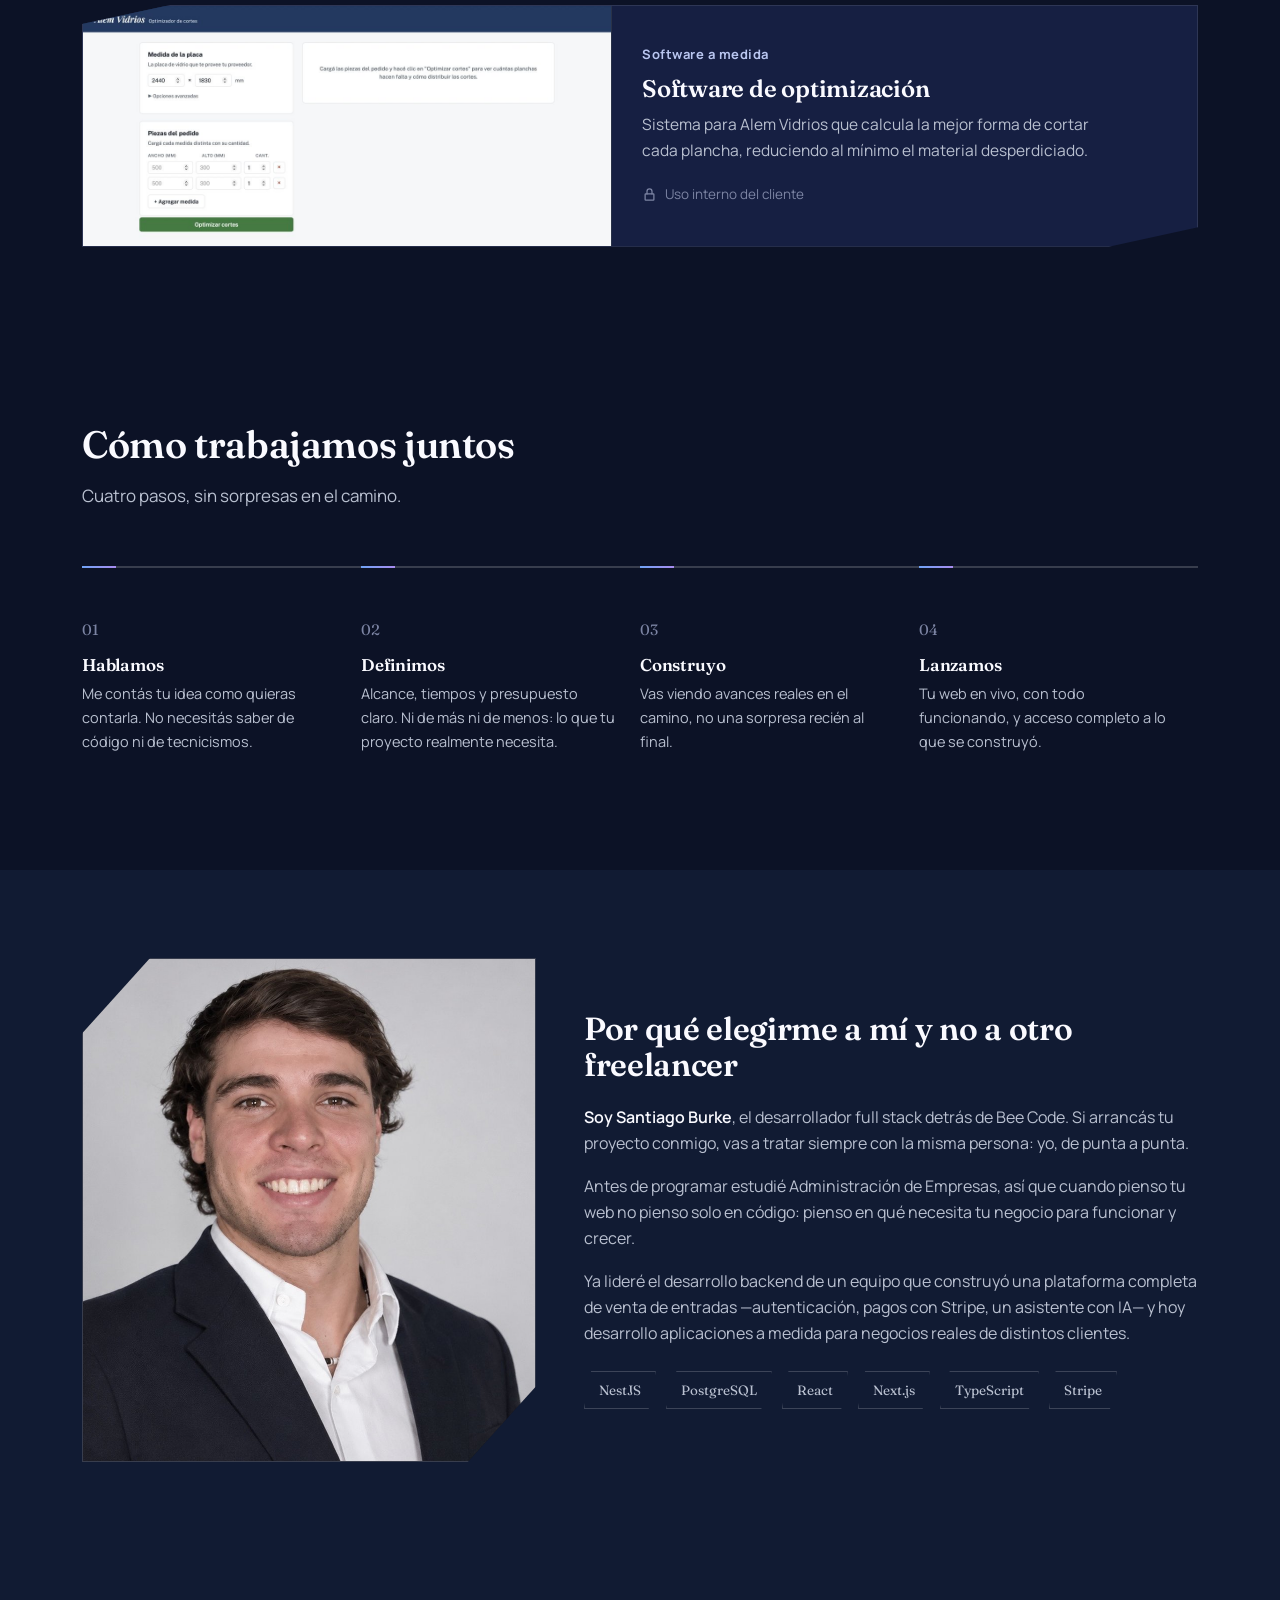
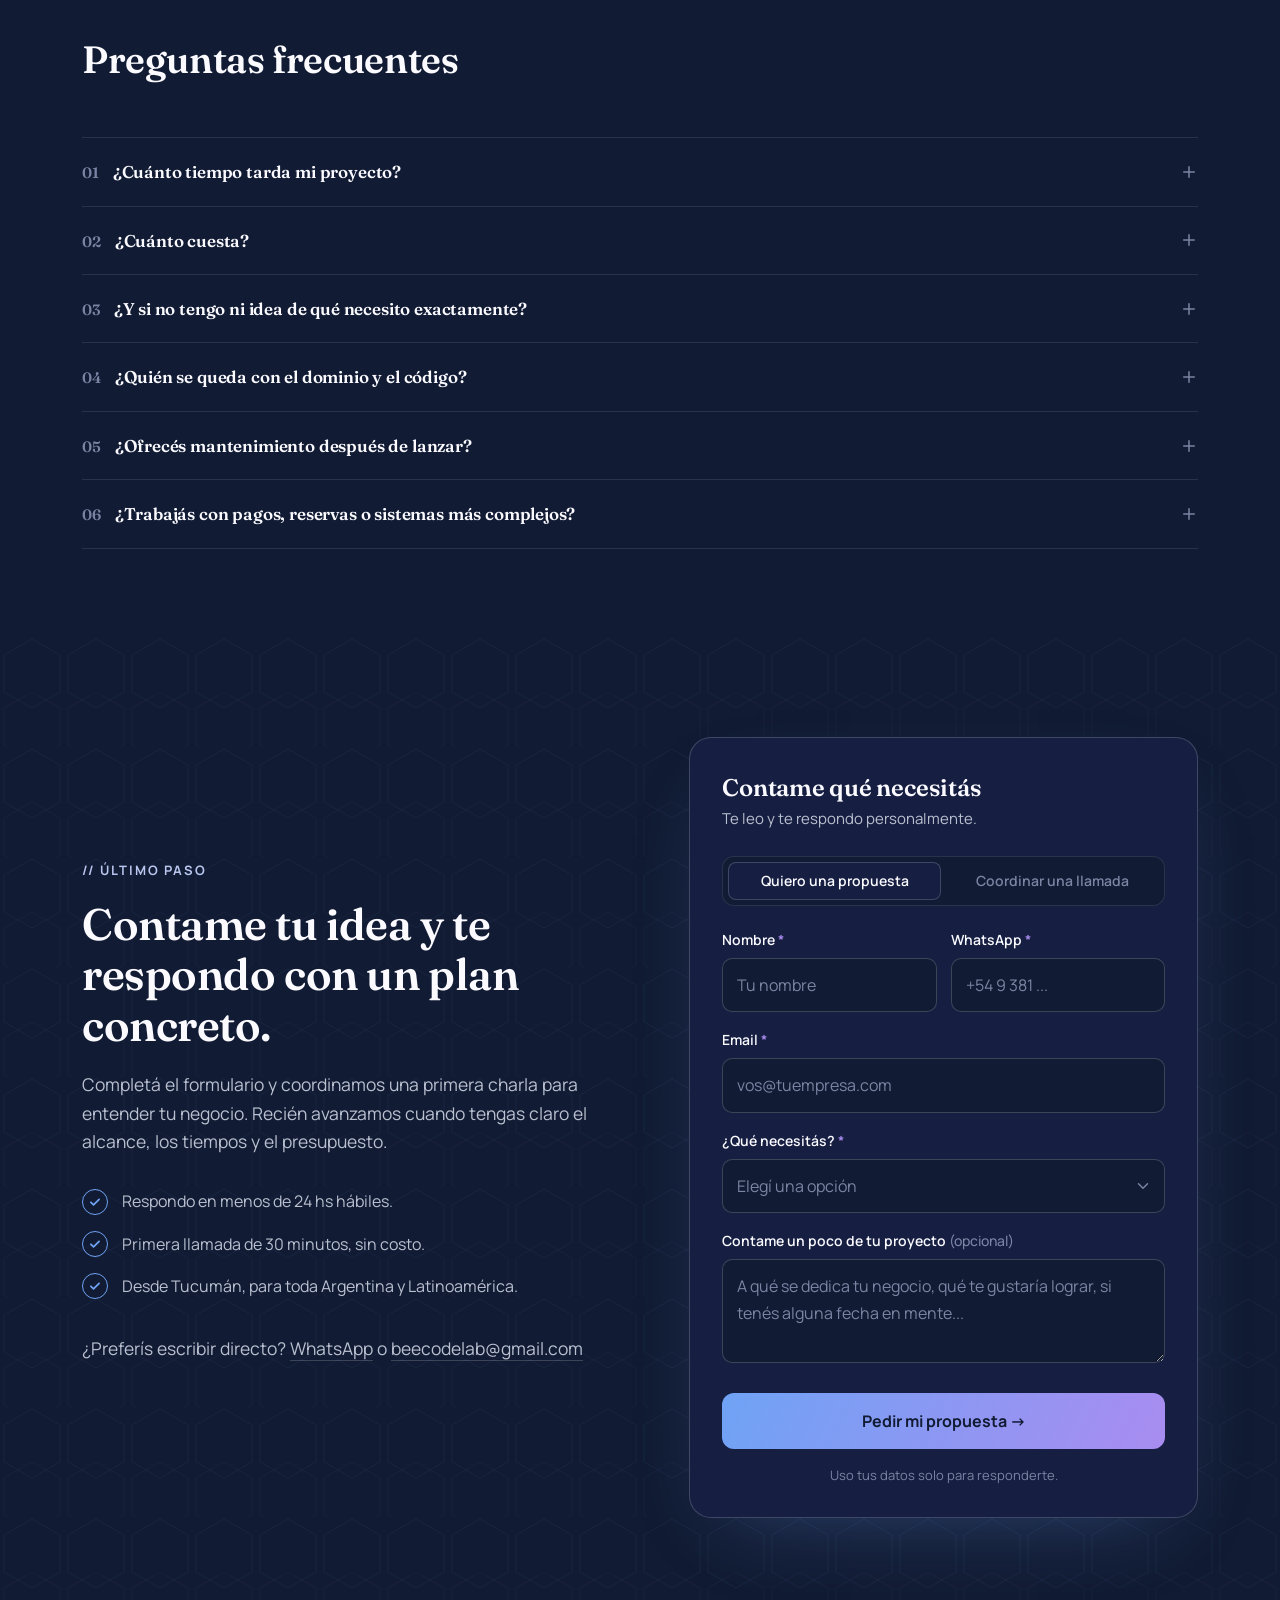
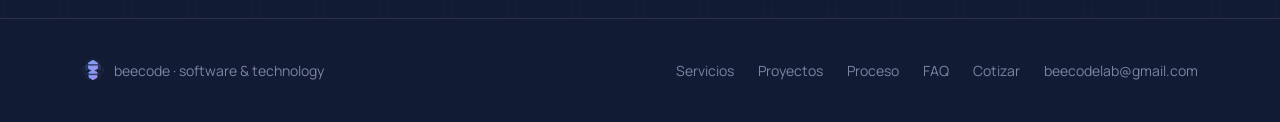
==== commit 8d10be66: "Agregar página /cotizar y lógica de formularios compartida - cotizar.html: página mobile first para " ====
--- a/index.html
+++ b/index.html
@@ -11,6 +11,11 @@
 <meta property="og:url" content="https://beecodelab.com/">
 <meta property="og:site_name" content="Bee Code">
 <meta property="og:locale" content="es_AR">
+<meta property="og:image" content="https://beecodelab.com/assets/og.png">
+<meta property="og:image:width" content="1200">
+<meta property="og:image:height" content="630">
+<meta property="og:image:alt" content="Bee Code · software y páginas web a medida en Tucumán">
+<meta name="twitter:card" content="summary_large_image">
 <link rel="canonical" href="https://beecodelab.com/">
 <link rel="icon" type="image/svg+xml" href="assets/favicon.svg">
 <link rel="icon" type="image/png" sizes="32x32" href="assets/favicon-32.png">
@@ -20,156 +25,8 @@
 <link rel="preconnect" href="https://fonts.googleapis.com">
 <link rel="preconnect" href="https://fonts.gstatic.com" crossorigin>
 <link href="https://fonts.googleapis.com/css2?family=Fraunces:opsz,wght@9..144,500;9..144,600;9..144,700&family=Manrope:wght@400;500;600;700&display=swap" rel="stylesheet">
+<link rel="stylesheet" href="assets/css/base.css">
 <style>
-  :root{
-    --bg:#111B33;
-    --bg-panel:#0C1226;
-    --bg-panel-2:#161F42;
-    --blue:#6FA3F5;
-    --purple:#A98CF0;
-    --periwinkle:#B9C6F0;
-    --text:#FAFAFF;
-    --text-muted:#B9C0D0;
-    --text-dim:#7C84A3;
-    --line:rgba(255,255,255,0.10);
-    --line-strong:rgba(255,255,255,0.18);
-    --gradient: linear-gradient(115deg, var(--blue) 0%, var(--purple) 100%);
-    --hex-cut: polygon(8% 0%, 100% 0%, 100% 92%, 92% 100%, 0% 100%, 0% 8%);
-  }
-
-  *{margin:0;padding:0;box-sizing:border-box;}
-  html{scroll-behavior:smooth;}
-
-  body{
-    background:var(--bg);
-    color:var(--text);
-    font-family:'Manrope',sans-serif;
-    font-size:16px;
-    line-height:1.65;
-    -webkit-font-smoothing:antialiased;
-    overflow-x:hidden;
-  }
-
-  h1,h2,h3,.display{
-    font-family:'Fraunces',serif;
-    font-optical-sizing:auto;
-    font-weight:600;
-    letter-spacing:-0.01em;
-    line-height:1.14;
-  }
-
-  a{color:inherit;text-decoration:none;}
-  img,svg{display:block;max-width:100%;}
-  button{font:inherit;color:inherit;background:none;border:none;cursor:pointer;}
-
-  .wrap{max-width:1180px;margin:0 auto;padding:0 32px;}
-
-  .grad-text{
-    background:var(--gradient);
-    -webkit-background-clip:text;
-    background-clip:text;
-    color:transparent;
-  }
-
-  .hexfield{position:absolute;inset:0;pointer-events:none;opacity:0.5;}
-
-  /* ===== HEADER / NAV ===== */
-  header{
-    position:sticky;
-    top:0;
-    z-index:100;
-    background:rgba(17,27,51,0.82);
-    backdrop-filter:blur(10px);
-    border-bottom:1px solid var(--line);
-  }
-  .header-row{
-    display:flex;
-    align-items:center;
-    justify-content:space-between;
-    padding:16px 0;
-  }
-  .brand{display:flex;align-items:center;gap:11px;}
-  .brand-icon{width:34px;height:34px;flex-shrink:0;}
-  .brand-word{
-    font-family:'Fraunces',serif;
-    font-size:19px;
-    font-weight:600;
-    letter-spacing:-0.01em;
-  }
-  .brand-word .bee{color:var(--text);}
-  .brand-word .code{color:var(--purple);}
-
-  nav.main-nav{display:none;align-items:center;gap:6px;}
-  @media(min-width:920px){ nav.main-nav{display:flex;} }
-  .nav-link{
-    position:relative;
-    padding:9px 15px;
-    font-size:14.5px;
-    font-weight:500;
-    color:var(--text-muted);
-    transition:color 0.15s ease;
-  }
-  .nav-link::after{
-    content:"";
-    position:absolute;
-    left:15px;right:15px;bottom:4px;
-    height:2px;
-    background:var(--gradient);
-    transform:scaleX(0);
-    transform-origin:left;
-    transition:transform 0.25s ease;
-  }
-  .nav-link:hover{color:var(--text);}
-  .nav-link.active{color:var(--text);}
-  .nav-link.active::after{transform:scaleX(1);}
-
-  .header-right{display:flex;align-items:center;gap:14px;}
-  .menu-toggle{
-    display:flex;
-    width:38px;height:38px;
-    align-items:center;justify-content:center;
-    border:1px solid var(--line-strong);
-    clip-path:var(--hex-cut);
-  }
-  @media(min-width:920px){ .menu-toggle{display:none;} }
-  .menu-toggle svg{width:18px;height:18px;}
-
-  .mobile-nav{
-    display:none;
-    flex-direction:column;
-    border-top:1px solid var(--line);
-    background:var(--bg-panel);
-  }
-  .mobile-nav.open{display:flex;}
-  @media(min-width:920px){ .mobile-nav{display:none !important;} }
-  .mobile-nav a{
-    padding:16px 32px;
-    border-bottom:1px solid var(--line);
-    font-size:15.5px;
-    color:var(--text-muted);
-  }
-  .mobile-nav a.active{color:var(--text);font-weight:600;}
-
-  /* ===== BUTTONS ===== */
-  .btn{
-    display:inline-flex;align-items:center;gap:10px;
-    font-family:'Manrope',sans-serif;font-weight:700;font-size:15px;
-    padding:13px 24px;border:none;cursor:pointer;color:#111B33;
-    background:var(--gradient);
-    clip-path:var(--hex-cut);
-    transition:transform 0.15s ease, box-shadow 0.15s ease;
-    white-space:nowrap;
-  }
-  .btn:hover{transform:translateY(-2px);box-shadow:0 8px 30px -6px rgba(169,140,240,0.45);}
-  .btn svg{width:18px;height:18px;flex-shrink:0;}
-  .btn-ghost{
-    background:transparent;border:1px solid var(--line-strong);
-    clip-path:var(--hex-cut);color:var(--text);
-  }
-  .btn-ghost:hover{border-color:var(--purple);box-shadow:none;background:rgba(169,140,240,0.08);}
-  .btn-sm{padding:10px 18px;font-size:14px;}
-  .cta-row{display:flex;flex-wrap:wrap;gap:14px;}
-
   /* ===== HERO ===== */
   .hero{position:relative;padding:72px 0 96px;overflow:hidden;}
   .hero-grid{display:grid;grid-template-columns:1fr;gap:56px;align-items:center;position:relative;z-index:2;}
@@ -186,13 +43,6 @@
     display:flex;flex-wrap:wrap;gap:28px 40px;color:var(--text-dim);font-size:14px;
   }
   .trust-strip strong{color:var(--text-muted);font-weight:600;}
-
-  /* ===== SECTIONS ===== */
-  section{position:relative;padding:88px 0;scroll-margin-top:76px;}
-  .section-head{max-width:640px;margin-bottom:56px;}
-  .section-head h2{font-size:clamp(28px,3.4vw,38px);margin-bottom:16px;}
-  .section-head p{color:var(--text-muted);font-size:17px;}
-  .divider{height:1px;background:linear-gradient(90deg, transparent, var(--line-strong), transparent);}
 
   .who-list{display:grid;gap:0;border-top:1px solid var(--line);}
   .who-item{display:grid;grid-template-columns:56px 1fr;gap:24px;padding:30px 0;border-bottom:1px solid var(--line);align-items:flex-start;}
@@ -256,15 +106,6 @@
   .work-private{margin-top:10px;font-size:13.5px;color:var(--text-dim);display:inline-flex;align-items:center;gap:8px;}
   .work-private svg{width:15px;height:15px;}
 
-  .process{background:var(--bg-panel);}
-  .process-list{display:grid;gap:0;}
-  @media(min-width:860px){ .process-list{grid-template-columns:repeat(4,1fr);} }
-  .process-item{padding:28px 24px 28px 0;border-top:2px solid var(--line-strong);position:relative;}
-  .process-item::before{content:"";position:absolute;top:-2px;left:0;width:34px;height:2px;background:var(--gradient);}
-  .process-num{font-family:'Fraunces',serif;font-size:15px;color:var(--text-dim);margin:22px 0 12px;}
-  .process-item h3{font-size:17px;margin-bottom:8px;}
-  .process-item p{color:var(--text-muted);font-size:14.5px;}
-
   .about{display:grid;gap:48px;align-items:center;}
   @media(min-width:900px){ .about{grid-template-columns:0.85fr 1.15fr;} }
   .about-photo .frame{
@@ -289,8 +130,8 @@
     display:flex;align-items:center;justify-content:space-between;gap:16px;
     padding:24px 0;
   }
-  .faq-q h3{font-size:17px;font-weight:600;display:flex;gap:14px;margin:0;}
-  .faq-q h3 span{color:var(--text-dim);font-family:'Fraunces',serif;font-size:15px;padding-top:2px;}
+  .faq-q .faq-title{font-family:'Fraunces',serif;font-optical-sizing:auto;font-weight:600;letter-spacing:-0.01em;line-height:1.14;font-size:17px;display:flex;gap:14px;margin:0;}
+  .faq-q .faq-title span{color:var(--text-dim);font-family:'Fraunces',serif;font-size:15px;padding-top:2px;}
   .faq-icon{width:18px;height:18px;flex-shrink:0;transition:transform 0.2s ease;color:var(--text-dim);}
   .faq-item.open .faq-icon{transform:rotate(45deg);}
   .faq-a{
@@ -304,8 +145,7 @@
   .final-cta h2{font-size:clamp(28px,3.8vw,40px);margin-bottom:20px;}
   .final-inner p{color:var(--text-muted);font-size:17px;margin-bottom:36px;max-width:52ch;}
 
-
-  /* ===== CONTACTO / FORMULARIO ===== */
+  /* ===== CONTACTO (home) ===== */
   .contact-grid{position:relative;z-index:2;display:grid;gap:48px;align-items:center;}
   @media(min-width:960px){ .contact-grid{grid-template-columns:1fr 0.95fr;gap:72px;} }
   .contact-eyebrow{font-size:13px;font-weight:700;letter-spacing:0.14em;text-transform:uppercase;color:var(--periwinkle);margin-bottom:18px;display:block;}
@@ -319,70 +159,6 @@
   .contact-alt a{color:var(--text-muted);border-bottom:1px solid var(--line-strong);}
   .contact-alt a:hover{color:var(--text);border-color:var(--purple);}
 
-  .form-card{background:var(--bg-panel-2);border:1px solid var(--line-strong);border-radius:22px;padding:36px 32px 30px;box-shadow:0 30px 80px -40px rgba(111,163,245,0.35);}
-  @media(max-width:520px){ .form-card{padding:28px 20px 24px;} }
-  .form-card h3{font-size:24px;margin-bottom:6px;}
-  .form-card .form-sub{color:var(--text-muted);font-size:15px;margin-bottom:24px;}
-  .intent-toggle{display:grid;grid-template-columns:1fr 1fr;gap:6px;padding:5px;background:var(--bg);border:1px solid var(--line);border-radius:12px;margin-bottom:22px;}
-  .intent-toggle input{position:absolute;opacity:0;pointer-events:none;}
-  .intent-toggle label{text-align:center;padding:10px 8px;font-size:14px;font-weight:600;color:var(--text-dim);border-radius:8px;cursor:pointer;transition:background 0.15s ease,color 0.15s ease;line-height:1.3;}
-  .intent-toggle input:checked + label{background:var(--bg-panel-2);color:var(--text);box-shadow:inset 0 0 0 1px var(--line-strong);}
-  .intent-toggle input:focus-visible + label{outline:2px solid var(--purple);outline-offset:2px;}
-  .field{margin-bottom:16px;}
-  .field-row{display:grid;gap:0 14px;}
-  @media(min-width:560px){ .field-row{grid-template-columns:1fr 1fr;} }
-  .field label{display:block;font-size:14px;font-weight:600;color:var(--text);margin-bottom:7px;}
-  .field label .req{color:var(--purple);}
-  .field label .opt{color:var(--text-dim);font-weight:500;}
-  .field input,.field select,.field textarea{
-    width:100%;font:inherit;font-size:15.5px;color:var(--text);
-    background:var(--bg);border:1px solid var(--line-strong);border-radius:10px;
-    padding:13px 14px;transition:border-color 0.15s ease, box-shadow 0.15s ease;
-  }
-  .field textarea{min-height:104px;resize:vertical;}
-  .field select{appearance:none;background-image:url("data:image/svg+xml,%3Csvg xmlns='http://www.w3.org/2000/svg' viewBox='0 0 24 24' fill='none' stroke='%237C84A3' stroke-width='2' stroke-linecap='round'%3E%3Cpath d='M6 9l6 6 6-6'/%3E%3C/svg%3E");background-repeat:no-repeat;background-position:right 12px center;background-size:18px;padding-right:40px;}
-  .field select:invalid{color:var(--text-dim);}
-  .field option{color:#111B33;}
-  .field input::placeholder,.field textarea::placeholder{color:var(--text-dim);}
-  .field input:focus,.field select:focus,.field textarea:focus{outline:none;border-color:var(--purple);box-shadow:0 0 0 3px rgba(169,140,240,0.2);}
-  .field input:user-invalid,.field select:user-invalid{border-color:#E57C8A;}
-  .call-only{display:none;}
-  .form-card[data-intent="llamada"] .call-only{display:block;}
-  .hp{position:absolute;left:-9999px;width:1px;height:1px;overflow:hidden;}
-  .form-submit{width:100%;justify-content:center;margin-top:6px;padding:15px 24px;font-size:16px;border-radius:12px;clip-path:none;}
-  .form-submit[disabled]{opacity:0.7;cursor:wait;transform:none;}
-  .form-note{margin-top:16px;font-size:13px;color:var(--text-dim);text-align:center;}
-  .form-error{display:none;margin-top:14px;font-size:14px;color:#F0A3AD;text-align:center;}
-  .form-error.show{display:block;}
-  .form-error a{text-decoration:underline;}
-  .form-success{display:none;text-align:center;padding:24px 4px;}
-  .form-card.sent form{display:none;}
-  .form-card.sent .form-success{display:block;}
-  .form-success .ok{width:56px;height:56px;margin:0 auto 18px;display:flex;align-items:center;justify-content:center;background:var(--gradient);clip-path:polygon(50% 0%,100% 25%,100% 75%,50% 100%,0% 75%,0% 25%);color:#111B33;}
-  .form-success .ok svg{width:26px;height:26px;}
-  .form-success h3{margin-bottom:10px;}
-  .form-success p{color:var(--text-muted);font-size:15.5px;margin-bottom:22px;}
-
-  footer{border-top:1px solid var(--line);padding:40px 0;}
-  .footer-row{display:flex;flex-wrap:wrap;gap:16px;justify-content:space-between;align-items:center;color:var(--text-dim);font-size:14px;}
-  .footer-brand{display:flex;align-items:center;gap:10px;}
-  .footer-brand svg{width:22px;height:22px;}
-  .footer-links{display:flex;gap:24px;flex-wrap:wrap;}
-  .footer-links a:hover{color:var(--text-muted);}
-
-  .float-wa{
-    position:fixed;bottom:22px;right:22px;z-index:90;
-    width:56px;height:56px;display:flex;align-items:center;justify-content:center;
-    background:var(--gradient);
-    clip-path:polygon(50% 0%,100% 25%,100% 75%,50% 100%,0% 75%,0% 25%);
-    box-shadow:0 10px 30px -8px rgba(169,140,240,0.5);
-    padding-bottom:env(safe-area-inset-bottom);
-  }
-  .float-wa svg{width:26px;height:26px;color:#111B33;}
-
-  @media (prefers-reduced-motion: reduce){ *{animation:none !important;transition:none !important;} }
-  ::selection{background:var(--purple);color:#111B33;}
-  a:focus-visible, button:focus-visible{outline:2px solid var(--purple);outline-offset:3px;}
 </style>
 <script type="application/ld+json">
 {
@@ -456,11 +232,12 @@
       <a class="nav-link" data-target="proceso" href="#proceso">Proceso</a>
       <a class="nav-link" data-target="sobre-mi" href="#sobre-mi">Sobre mí</a>
       <a class="nav-link" data-target="faq" href="#faq">FAQ</a>
+      <a class="nav-link" href="/cotizar">Cotizar</a>
     </nav>
 
     <div class="header-right">
-      <a class="btn btn-ghost btn-sm" href="#contacto" data-target="contacto" data-intent="propuesta">Hablemos</a>
-      <button class="menu-toggle" id="menuToggle" aria-label="Abrir menú" aria-expanded="false">
+      <a class="btn btn-ghost btn-sm" href="/cotizar">Hablemos</a>
+      <button class="menu-toggle" type="button" id="menuToggle" aria-label="Abrir menú" aria-expanded="false">
         <svg viewBox="0 0 24 24" fill="none" stroke="currentColor" stroke-width="2" stroke-linecap="round" id="menuIcon"><path d="M4 6h16"/><path d="M4 12h16"/><path d="M4 18h16"/></svg>
       </button>
     </div>
@@ -471,6 +248,7 @@
     <a data-target="proceso" href="#proceso">Proceso</a>
     <a data-target="sobre-mi" href="#sobre-mi">Sobre mí</a>
     <a data-target="faq" href="#faq">FAQ</a>
+    <a href="/cotizar">Cotizar</a>
     <a data-target="contacto" data-intent="propuesta" href="#contacto">Contacto</a>
   </nav>
 </header>
@@ -751,43 +529,43 @@
     </div>
     <div class="faq-list" id="faqList">
       <div class="faq-item">
-        <button class="faq-q">
-          <h3><span>01</span> ¿Cuánto tiempo tarda mi proyecto?</h3>
+        <button class="faq-q" type="button">
+          <span class="faq-title"><span>01</span> ¿Cuánto tiempo tarda mi proyecto?</span>
           <svg class="faq-icon" viewBox="0 0 24 24" fill="none" stroke="currentColor" stroke-width="2" stroke-linecap="round"><path d="M12 5v14M5 12h14"/></svg>
         </button>
         <div class="faq-a"><p>Depende del alcance. Una landing simple puede estar lista en 1 a 2 semanas; un sistema a medida lleva más tiempo. Lo vemos juntos en la primera charla.</p></div>
       </div>
       <div class="faq-item">
-        <button class="faq-q">
-          <h3><span>02</span> ¿Cuánto cuesta?</h3>
+        <button class="faq-q" type="button">
+          <span class="faq-title"><span>02</span> ¿Cuánto cuesta?</span>
           <svg class="faq-icon" viewBox="0 0 24 24" fill="none" stroke="currentColor" stroke-width="2" stroke-linecap="round"><path d="M12 5v14M5 12h14"/></svg>
         </button>
         <div class="faq-a"><p>Varía según lo que necesites construir. Te paso un presupuesto claro después de la primera charla, sin sorpresas ni letra chica.</p></div>
       </div>
       <div class="faq-item">
-        <button class="faq-q">
-          <h3><span>03</span> ¿Y si no tengo ni idea de qué necesito exactamente?</h3>
+        <button class="faq-q" type="button">
+          <span class="faq-title"><span>03</span> ¿Y si no tengo ni idea de qué necesito exactamente?</span>
           <svg class="faq-icon" viewBox="0 0 24 24" fill="none" stroke="currentColor" stroke-width="2" stroke-linecap="round"><path d="M12 5v14M5 12h14"/></svg>
         </button>
         <div class="faq-a"><p>Para eso está la primera charla. Te ayudo a pensarlo desde cero, no hace falta que llegues con todo resuelto.</p></div>
       </div>
       <div class="faq-item">
-        <button class="faq-q">
-          <h3><span>04</span> ¿Quién se queda con el dominio y el código?</h3>
+        <button class="faq-q" type="button">
+          <span class="faq-title"><span>04</span> ¿Quién se queda con el dominio y el código?</span>
           <svg class="faq-icon" viewBox="0 0 24 24" fill="none" stroke="currentColor" stroke-width="2" stroke-linecap="round"><path d="M12 5v14M5 12h14"/></svg>
         </button>
         <div class="faq-a"><p>Vos. Todo lo que construyo es tuyo, con acceso completo desde el primer día que se lanza.</p></div>
       </div>
       <div class="faq-item">
-        <button class="faq-q">
-          <h3><span>05</span> ¿Ofrecés mantenimiento después de lanzar?</h3>
+        <button class="faq-q" type="button">
+          <span class="faq-title"><span>05</span> ¿Ofrecés mantenimiento después de lanzar?</span>
           <svg class="faq-icon" viewBox="0 0 24 24" fill="none" stroke="currentColor" stroke-width="2" stroke-linecap="round"><path d="M12 5v14M5 12h14"/></svg>
         </button>
         <div class="faq-a"><p>Sí, podemos armar un plan de mantenimiento según lo que tu proyecto necesite a futuro.</p></div>
       </div>
       <div class="faq-item">
-        <button class="faq-q">
-          <h3><span>06</span> ¿Trabajás con pagos, reservas o sistemas más complejos?</h3>
+        <button class="faq-q" type="button">
+          <span class="faq-title"><span>06</span> ¿Trabajás con pagos, reservas o sistemas más complejos?</span>
           <svg class="faq-icon" viewBox="0 0 24 24" fill="none" stroke="currentColor" stroke-width="2" stroke-linecap="round"><path d="M12 5v14M5 12h14"/></svg>
         </button>
         <div class="faq-a"><p>Sí. Ya desarrollé plataformas con pagos integrados vía Stripe y sistemas backend completos para proyectos reales.</p></div>
@@ -828,20 +606,23 @@
         <div class="field-row">
           <div class="field">
             <label for="fNombre">Nombre <span class="req">*</span></label>
-            <input id="fNombre" name="nombre" type="text" autocomplete="name" placeholder="Tu nombre" required>
+            <input id="fNombre" name="nombre" type="text" autocomplete="name" placeholder="Tu nombre" required aria-describedby="err-nombre">
+            <p class="field-error" id="err-nombre" data-error-for="nombre" hidden></p>
           </div>
           <div class="field">
             <label for="fWhatsapp">WhatsApp <span class="req">*</span></label>
-            <input id="fWhatsapp" name="whatsapp" type="tel" autocomplete="tel" inputmode="tel" placeholder="+54 9 381 ..." required>
+            <input id="fWhatsapp" name="whatsapp" type="tel" autocomplete="tel" inputmode="tel" placeholder="+54 9 381 ..." required aria-describedby="err-whatsapp">
+            <p class="field-error" id="err-whatsapp" data-error-for="whatsapp" hidden></p>
           </div>
         </div>
         <div class="field">
           <label for="fEmail">Email <span class="req">*</span></label>
-          <input id="fEmail" name="email" type="email" autocomplete="email" placeholder="vos@tuempresa.com" required>
+          <input id="fEmail" name="email" type="email" autocomplete="email" placeholder="vos@tuempresa.com" required aria-describedby="err-email">
+          <p class="field-error" id="err-email" data-error-for="email" hidden></p>
         </div>
         <div class="field">
           <label for="fTipo">¿Qué necesitás? <span class="req">*</span></label>
-          <select id="fTipo" name="tipo" required>
+          <select id="fTipo" name="tipo" required aria-describedby="err-tipo">
             <option value="" disabled selected>Elegí una opción</option>
             <option>Landing page</option>
             <option>Página web institucional</option>
@@ -849,6 +630,7 @@
             <option>Software o sistema a medida</option>
             <option>Todavía no lo sé</option>
           </select>
+          <p class="field-error" id="err-tipo" data-error-for="tipo" hidden></p>
         </div>
         <div class="field">
           <label for="fMensaje">Contame un poco de tu proyecto <span class="opt">(opcional)</span></label>
@@ -858,7 +640,7 @@
           <label for="fHorario">¿Qué días y horarios te quedan cómodos? <span class="opt">(opcional)</span></label>
           <input id="fHorario" name="horario" type="text" placeholder="Ej: martes o jueves por la tarde">
         </div>
-        <div class="hp" aria-hidden="true"><label>No completar <input type="checkbox" name="botcheck" tabindex="-1" autocomplete="off"></label></div>
+        <div class="hp" aria-hidden="true"><label>No completar <input type="checkbox" name="botcheck" tabindex="-1"></label></div>
 
         <button class="btn form-submit" type="submit" id="formSubmit">Pedir mi propuesta →</button>
         <p class="form-error" id="formError" role="alert"></p>
@@ -886,6 +668,7 @@
       <a href="#portfolio" data-target="portfolio">Proyectos</a>
       <a href="#proceso" data-target="proceso">Proceso</a>
       <a href="#faq" data-target="faq">FAQ</a>
+      <a href="/cotizar">Cotizar</a>
       <a href="mailto:beecodelab@gmail.com">beecodelab@gmail.com</a>
     </div>
   </div>
@@ -951,98 +734,8 @@
       if (!wasOpen) item.classList.add('open');
     });
   });
-
-  // ===== Formulario de contacto =====
-  // Pegá acá la access key de Web3Forms (web3forms.com) para recibir los formularios por email.
-  // Mientras esté vacía, el formulario abre WhatsApp con el mensaje ya armado.
-  const WEB3FORMS_KEY = '316c7807-b0b9-41f7-8d38-ede01ee35149';
-  const WA_NUMBER = '5493816378896';
-
-  const formCard = document.getElementById('formCard');
-  const form = document.getElementById('contactForm');
-  const submitBtn = document.getElementById('formSubmit');
-  const formError = document.getElementById('formError');
-  const submitLabels = { propuesta: 'Pedir mi propuesta →', llamada: 'Coordinar la llamada →' };
-
-  const setIntent = (intent) => {
-    formCard.dataset.intent = intent;
-    const radio = form.querySelector(`input[name="intent"][value="${intent}"]`);
-    if (radio) radio.checked = true;
-    submitBtn.textContent = submitLabels[intent];
-  };
-  form.querySelectorAll('input[name="intent"]').forEach(r => r.addEventListener('change', () => setIntent(r.value)));
-
-  document.querySelectorAll('a[data-intent]').forEach(link => {
-    link.addEventListener('click', () => {
-      setIntent(link.dataset.intent);
-      setTimeout(() => document.getElementById('fNombre').focus({ preventScroll: true }), 700);
-    });
-  });
-
-  const buildWaText = (d) => {
-    const lines = [
-      d.intent === 'llamada' ? 'Hola Santiago! Quiero coordinar una llamada.' : 'Hola Santiago! Quiero pedir una propuesta.',
-      `Nombre: ${d.nombre}`, `Email: ${d.email}`, `WhatsApp: ${d.whatsapp}`, `Necesito: ${d.tipo}`
-    ];
-    if (d.mensaje) lines.push(`Proyecto: ${d.mensaje}`);
-    if (d.intent === 'llamada' && d.horario) lines.push(`Horarios: ${d.horario}`);
-    return encodeURIComponent(lines.join('\n'));
-  };
-
-  const showSuccess = (viaWhatsApp) => {
-    if (viaWhatsApp) {
-      document.getElementById('successTitle').textContent = '¡Casi listo!';
-      document.getElementById('successText').textContent = 'Se abrió WhatsApp con tu mensaje armado. Solo falta que lo envíes.';
-    }
-    formCard.classList.add('sent');
-  };
-
-  form.addEventListener('submit', async (e) => {
-    e.preventDefault();
-    formError.classList.remove('show');
-    if (!form.checkValidity()) {
-      form.reportValidity();
-      return;
-    }
-    const d = Object.fromEntries(new FormData(form).entries());
-    if (d.botcheck) return;
-    if (d.intent !== 'llamada') delete d.horario;
-
-    const waUrl = `https://wa.me/${WA_NUMBER}?text=${buildWaText(d)}`;
-
-    if (!WEB3FORMS_KEY) {
-      window.open(waUrl, '_blank', 'noopener');
-      showSuccess(true);
-      return;
-    }
-
-    submitBtn.disabled = true;
-    submitBtn.textContent = 'Enviando...';
-    try {
-      const res = await fetch('https://api.web3forms.com/submit', {
-        method: 'POST',
-        headers: { 'Content-Type': 'application/json', Accept: 'application/json' },
-        body: JSON.stringify({
-          access_key: WEB3FORMS_KEY,
-          subject: `Nuevo contacto web (${d.intent === 'llamada' ? 'llamada' : 'propuesta'}): ${d.nombre}`,
-          from_name: 'beecodelab.com',
-          replyto: d.email,
-          ...d
-        })
-      });
-      const json = await res.json();
-      if (!json.success) throw new Error(json.message);
-      form.reset();
-      showSuccess(false);
-    } catch (err) {
-      formError.innerHTML = `No se pudo enviar. <a href="${waUrl}" target="_blank" rel="noopener">Mandámelo por WhatsApp</a> y te respondo igual.`;
-      formError.classList.add('show');
-    } finally {
-      submitBtn.disabled = false;
-      submitBtn.textContent = submitLabels[formCard.dataset.intent];
-    }
-  });
 </script>
+<script type="module" src="assets/js/contacto.js"></script>
 
 </body>
 </html>
--- a/assets/css/base.css
+++ b/assets/css/base.css
@@ -0,0 +1,237 @@
+/* Bee Code · estilos compartidos (home y /cotizar) */
+
+:root{
+  --bg:#111B33;
+  --bg-panel:#0C1226;
+  --bg-panel-2:#161F42;
+  --blue:#6FA3F5;
+  --purple:#A98CF0;
+  --periwinkle:#B9C6F0;
+  --text:#FAFAFF;
+  --text-muted:#B9C0D0;
+  --text-dim:#7C84A3;
+  --line:rgba(255,255,255,0.10);
+  --line-strong:rgba(255,255,255,0.18);
+  --gradient: linear-gradient(115deg, var(--blue) 0%, var(--purple) 100%);
+  --hex-cut: polygon(8% 0%, 100% 0%, 100% 92%, 92% 100%, 0% 100%, 0% 8%);
+}
+
+*{margin:0;padding:0;box-sizing:border-box;}
+html{scroll-behavior:smooth;}
+
+body{
+  background:var(--bg);
+  color:var(--text);
+  font-family:'Manrope',sans-serif;
+  font-size:16px;
+  line-height:1.65;
+  -webkit-font-smoothing:antialiased;
+  overflow-x:hidden;
+}
+
+h1,h2,h3,.display{
+  font-family:'Fraunces',serif;
+  font-optical-sizing:auto;
+  font-weight:600;
+  letter-spacing:-0.01em;
+  line-height:1.14;
+}
+
+a{color:inherit;text-decoration:none;}
+img,svg{display:block;max-width:100%;}
+button{font:inherit;color:inherit;background:none;border:none;cursor:pointer;}
+
+.wrap{max-width:1180px;margin:0 auto;padding:0 32px;}
+
+.grad-text{
+  background:var(--gradient);
+  -webkit-background-clip:text;
+  background-clip:text;
+  color:transparent;
+}
+
+.hexfield{position:absolute;inset:0;pointer-events:none;opacity:0.5;}
+
+/* ===== HEADER / NAV ===== */
+header{
+  position:sticky;
+  top:0;
+  z-index:100;
+  background:rgba(17,27,51,0.82);
+  backdrop-filter:blur(10px);
+  border-bottom:1px solid var(--line);
+}
+.header-row{
+  display:flex;
+  align-items:center;
+  justify-content:space-between;
+  padding:16px 0;
+}
+.brand{display:flex;align-items:center;gap:11px;}
+.brand-icon{width:34px;height:34px;flex-shrink:0;}
+.brand-word{
+  font-family:'Fraunces',serif;
+  font-size:19px;
+  font-weight:600;
+  letter-spacing:-0.01em;
+}
+.brand-word .bee{color:var(--text);}
+.brand-word .code{color:var(--purple);}
+
+nav.main-nav{display:none;align-items:center;gap:6px;}
+@media(min-width:920px){ nav.main-nav{display:flex;} }
+.nav-link{
+  position:relative;
+  padding:9px 15px;
+  font-size:14.5px;
+  font-weight:500;
+  color:var(--text-muted);
+  transition:color 0.15s ease;
+}
+.nav-link::after{
+  content:"";
+  position:absolute;
+  left:15px;right:15px;bottom:4px;
+  height:2px;
+  background:var(--gradient);
+  transform:scaleX(0);
+  transform-origin:left;
+  transition:transform 0.25s ease;
+}
+.nav-link:hover{color:var(--text);}
+.nav-link.active{color:var(--text);}
+.nav-link.active::after{transform:scaleX(1);}
+
+.header-right{display:flex;align-items:center;gap:14px;}
+.menu-toggle{
+  display:flex;
+  width:38px;height:38px;
+  align-items:center;justify-content:center;
+  border:1px solid var(--line-strong);
+  clip-path:var(--hex-cut);
+}
+@media(min-width:920px){ .menu-toggle{display:none;} }
+.menu-toggle svg{width:18px;height:18px;}
+
+.mobile-nav{
+  display:none;
+  flex-direction:column;
+  border-top:1px solid var(--line);
+  background:var(--bg-panel);
+}
+.mobile-nav.open{display:flex;}
+@media(min-width:920px){ .mobile-nav{display:none !important;} }
+.mobile-nav a{
+  padding:16px 32px;
+  border-bottom:1px solid var(--line);
+  font-size:15.5px;
+  color:var(--text-muted);
+}
+.mobile-nav a.active{color:var(--text);font-weight:600;}
+
+/* ===== BUTTONS ===== */
+.btn{
+  display:inline-flex;align-items:center;gap:10px;
+  font-family:'Manrope',sans-serif;font-weight:700;font-size:15px;
+  padding:13px 24px;border:none;cursor:pointer;color:#111B33;
+  background:var(--gradient);
+  clip-path:var(--hex-cut);
+  transition:transform 0.15s ease, box-shadow 0.15s ease;
+  white-space:nowrap;
+}
+.btn:hover{transform:translateY(-2px);box-shadow:0 8px 30px -6px rgba(169,140,240,0.45);}
+.btn svg{width:18px;height:18px;flex-shrink:0;}
+.btn-ghost{
+  background:transparent;border:1px solid var(--line-strong);
+  clip-path:var(--hex-cut);color:var(--text);
+}
+.btn-ghost:hover{border-color:var(--purple);box-shadow:none;background:rgba(169,140,240,0.08);}
+.btn-sm{padding:10px 18px;font-size:14px;}
+.cta-row{display:flex;flex-wrap:wrap;gap:14px;}
+
+/* ===== SECTIONS ===== */
+section{position:relative;padding:88px 0;scroll-margin-top:76px;}
+.section-head{max-width:640px;margin-bottom:56px;}
+.section-head h2{font-size:clamp(28px,3.4vw,38px);margin-bottom:16px;}
+.section-head p{color:var(--text-muted);font-size:17px;}
+.divider{height:1px;background:linear-gradient(90deg, transparent, var(--line-strong), transparent);}
+
+.process{background:var(--bg-panel);}
+.process-list{display:grid;gap:0;}
+@media(min-width:860px){ .process-list{grid-template-columns:repeat(4,1fr);} }
+.process-item{padding:28px 24px 28px 0;border-top:2px solid var(--line-strong);position:relative;}
+.process-item::before{content:"";position:absolute;top:-2px;left:0;width:34px;height:2px;background:var(--gradient);}
+.process-num{font-family:'Fraunces',serif;font-size:15px;color:var(--text-dim);margin:22px 0 12px;}
+.process-item h3{font-size:17px;margin-bottom:8px;}
+.process-item p{color:var(--text-muted);font-size:14.5px;}
+
+/* ===== CONTACTO / FORMULARIO ===== */
+
+.form-card{background:var(--bg-panel-2);border:1px solid var(--line-strong);border-radius:22px;padding:36px 32px 30px;box-shadow:0 30px 80px -40px rgba(111,163,245,0.35);}
+@media(max-width:520px){ .form-card{padding:28px 20px 24px;} }
+.form-card h3{font-size:24px;margin-bottom:6px;}
+.form-card .form-sub{color:var(--text-muted);font-size:15px;margin-bottom:24px;}
+.intent-toggle{display:grid;grid-template-columns:1fr 1fr;gap:6px;padding:5px;background:var(--bg);border:1px solid var(--line);border-radius:12px;margin-bottom:22px;}
+.intent-toggle input{position:absolute;opacity:0;pointer-events:none;}
+.intent-toggle label{text-align:center;padding:10px 8px;font-size:14px;font-weight:600;color:var(--text-dim);border-radius:8px;cursor:pointer;transition:background 0.15s ease,color 0.15s ease;line-height:1.3;}
+.intent-toggle input:checked + label{background:var(--bg-panel-2);color:var(--text);box-shadow:inset 0 0 0 1px var(--line-strong);}
+.intent-toggle input:focus-visible + label{outline:2px solid var(--purple);outline-offset:2px;}
+.field{margin-bottom:16px;}
+.field-row{display:grid;gap:0 14px;}
+@media(min-width:560px){ .field-row{grid-template-columns:1fr 1fr;} }
+.field label{display:block;font-size:14px;font-weight:600;color:var(--text);margin-bottom:7px;}
+.field label .req{color:var(--purple);}
+.field label .opt{color:var(--text-dim);font-weight:500;}
+.field input,.field select,.field textarea{
+  width:100%;font:inherit;font-size:16px;color:var(--text);
+  background:var(--bg);border:1px solid var(--line-strong);border-radius:10px;
+  padding:13px 14px;transition:border-color 0.15s ease, box-shadow 0.15s ease;
+}
+.field textarea{min-height:104px;resize:vertical;}
+.field select{appearance:none;background-image:url("data:image/svg+xml,%3Csvg xmlns='http://www.w3.org/2000/svg' viewBox='0 0 24 24' fill='none' stroke='%237C84A3' stroke-width='2' stroke-linecap='round'%3E%3Cpath d='M6 9l6 6 6-6'/%3E%3C/svg%3E");background-repeat:no-repeat;background-position:right 12px center;background-size:18px;padding-right:40px;}
+.field select:invalid{color:var(--text-dim);}
+.field option{color:#111B33;}
+.field input::placeholder,.field textarea::placeholder{color:var(--text-dim);}
+.field input:focus,.field select:focus,.field textarea:focus{outline:none;border-color:var(--purple);box-shadow:0 0 0 3px rgba(169,140,240,0.2);}
+.field input:user-invalid,.field select:user-invalid{border-color:#E57C8A;}
+.field [aria-invalid="true"]{border-color:#E57C8A;}
+.field-error{margin-top:7px;font-size:13.5px;line-height:1.45;color:#F0A3AD;}
+.field-error[hidden]{display:none;}
+.field input,.field select,.field textarea,fieldset{scroll-margin-top:96px;}
+.call-only{display:none;}
+.form-card[data-intent="llamada"] .call-only{display:block;}
+.hp{position:absolute;left:-9999px;width:1px;height:1px;overflow:hidden;}
+.form-submit{width:100%;justify-content:center;margin-top:6px;padding:15px 24px;font-size:16px;border-radius:12px;clip-path:none;}
+.form-submit[disabled]{opacity:0.7;cursor:wait;transform:none;}
+.form-note{margin-top:16px;font-size:13px;color:var(--text-dim);text-align:center;}
+.form-error{display:none;margin-top:14px;font-size:14px;color:#F0A3AD;text-align:center;}
+.form-error.show{display:block;}
+.form-error a{text-decoration:underline;}
+.form-success{display:none;text-align:center;padding:24px 4px;}
+.form-card.sent form{display:none;}
+.form-card.sent .form-success{display:block;}
+.form-success .ok{width:56px;height:56px;margin:0 auto 18px;display:flex;align-items:center;justify-content:center;background:var(--gradient);clip-path:polygon(50% 0%,100% 25%,100% 75%,50% 100%,0% 75%,0% 25%);color:#111B33;}
+.form-success .ok svg{width:26px;height:26px;}
+.form-success h3{margin-bottom:10px;}
+.form-success p{color:var(--text-muted);font-size:15.5px;margin-bottom:22px;}
+
+footer{border-top:1px solid var(--line);padding:40px 0;}
+.footer-row{display:flex;flex-wrap:wrap;gap:16px;justify-content:space-between;align-items:center;color:var(--text-dim);font-size:14px;}
+.footer-brand{display:flex;align-items:center;gap:10px;}
+.footer-brand svg{width:22px;height:22px;}
+.footer-links{display:flex;gap:24px;flex-wrap:wrap;}
+.footer-links a:hover{color:var(--text-muted);}
+
+.float-wa{
+  position:fixed;bottom:22px;right:22px;z-index:90;
+  width:56px;height:56px;display:flex;align-items:center;justify-content:center;
+  background:var(--gradient);
+  clip-path:polygon(50% 0%,100% 25%,100% 75%,50% 100%,0% 75%,0% 25%);
+  box-shadow:0 10px 30px -8px rgba(169,140,240,0.5);
+  padding-bottom:env(safe-area-inset-bottom);
+}
+.float-wa svg{width:26px;height:26px;color:#111B33;}
+
+@media (prefers-reduced-motion: reduce){ *{animation:none !important;transition:none !important;} }
+::selection{background:var(--purple);color:#111B33;}
+a:focus-visible, button:focus-visible{outline:2px solid var(--purple);outline-offset:3px;}
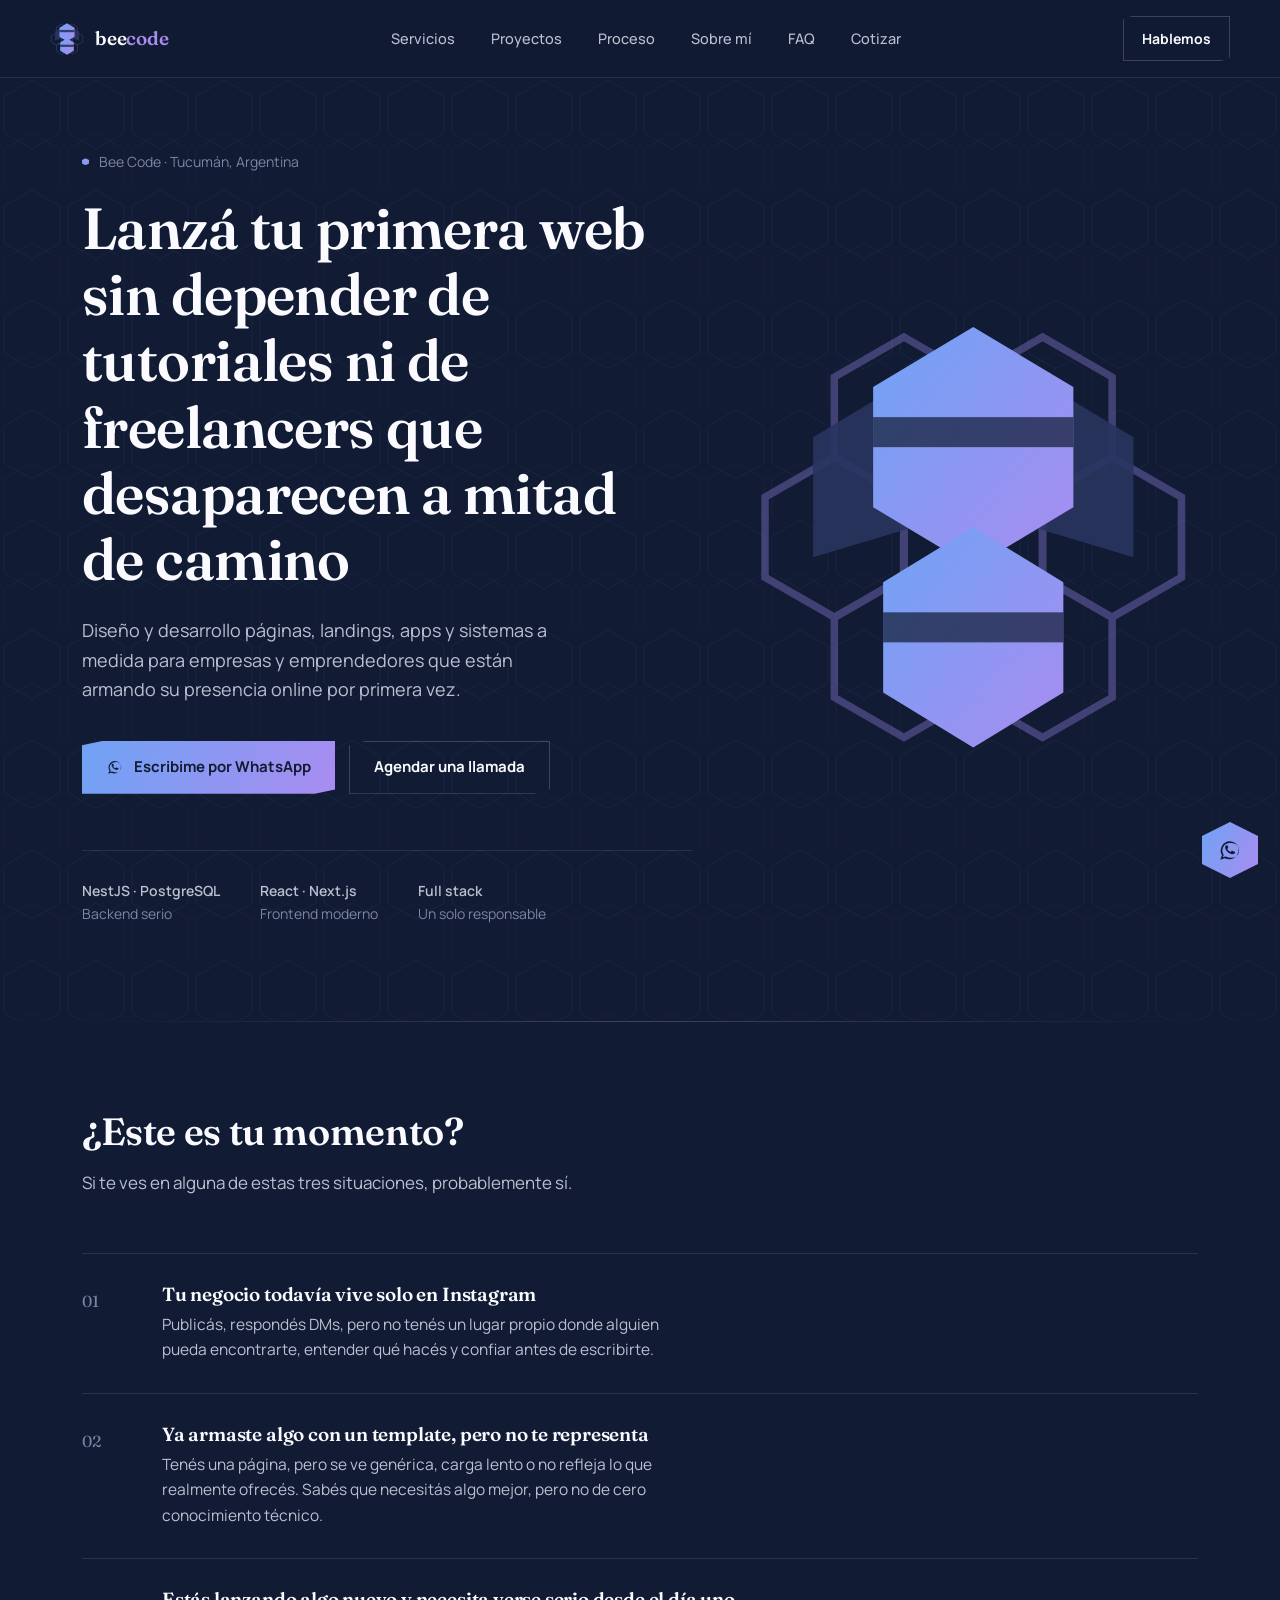
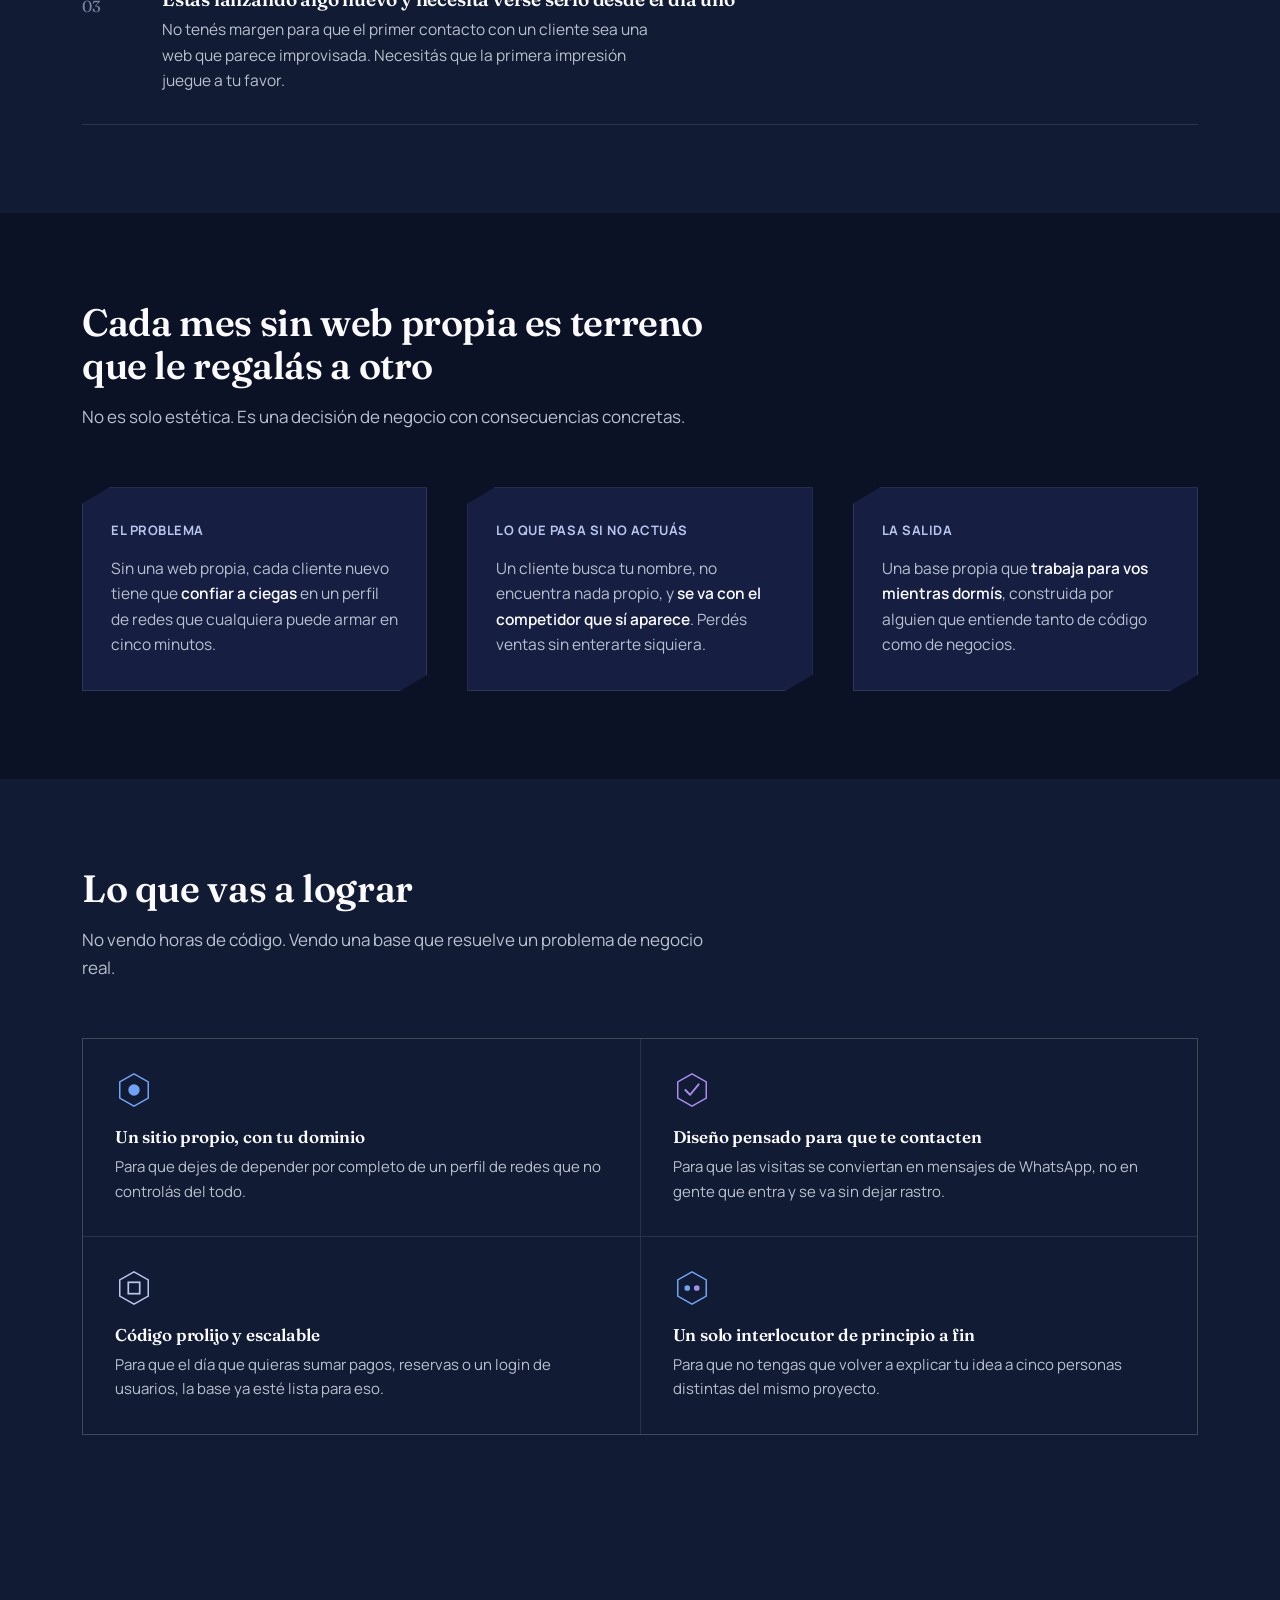
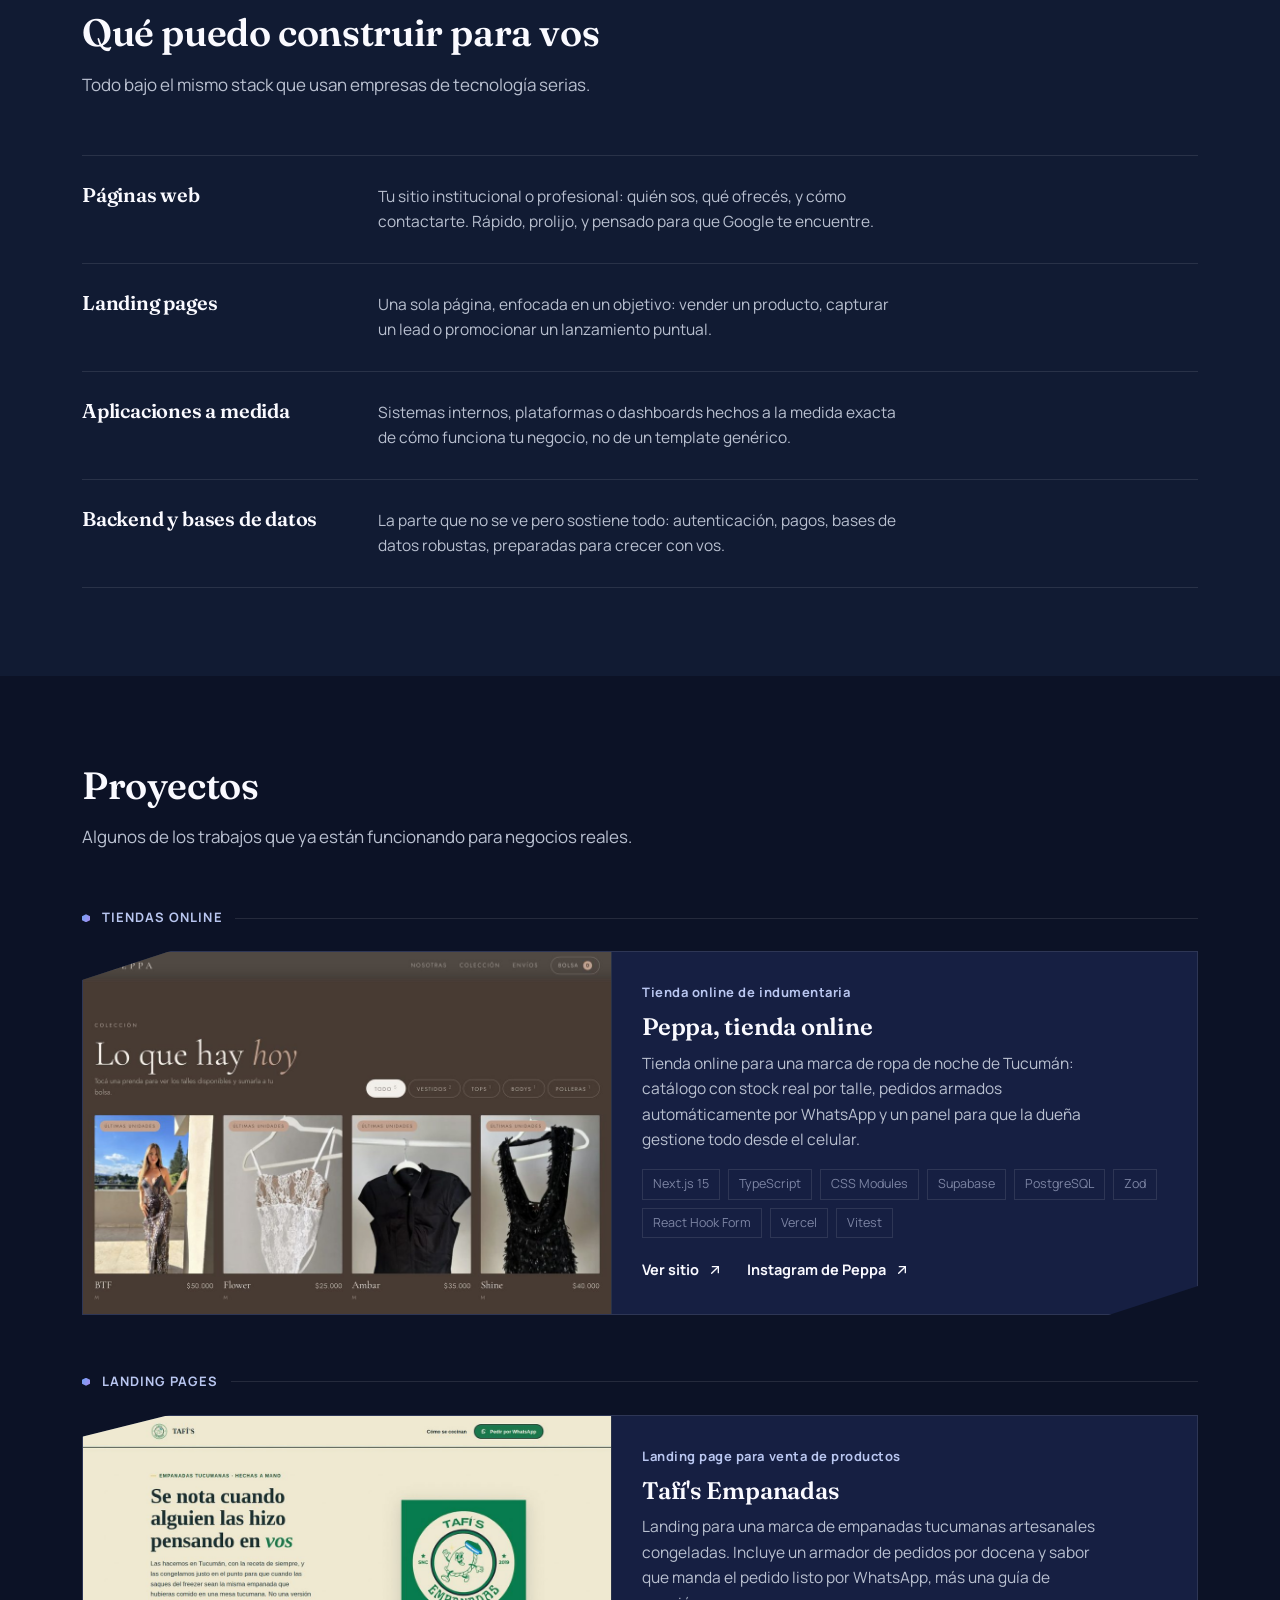
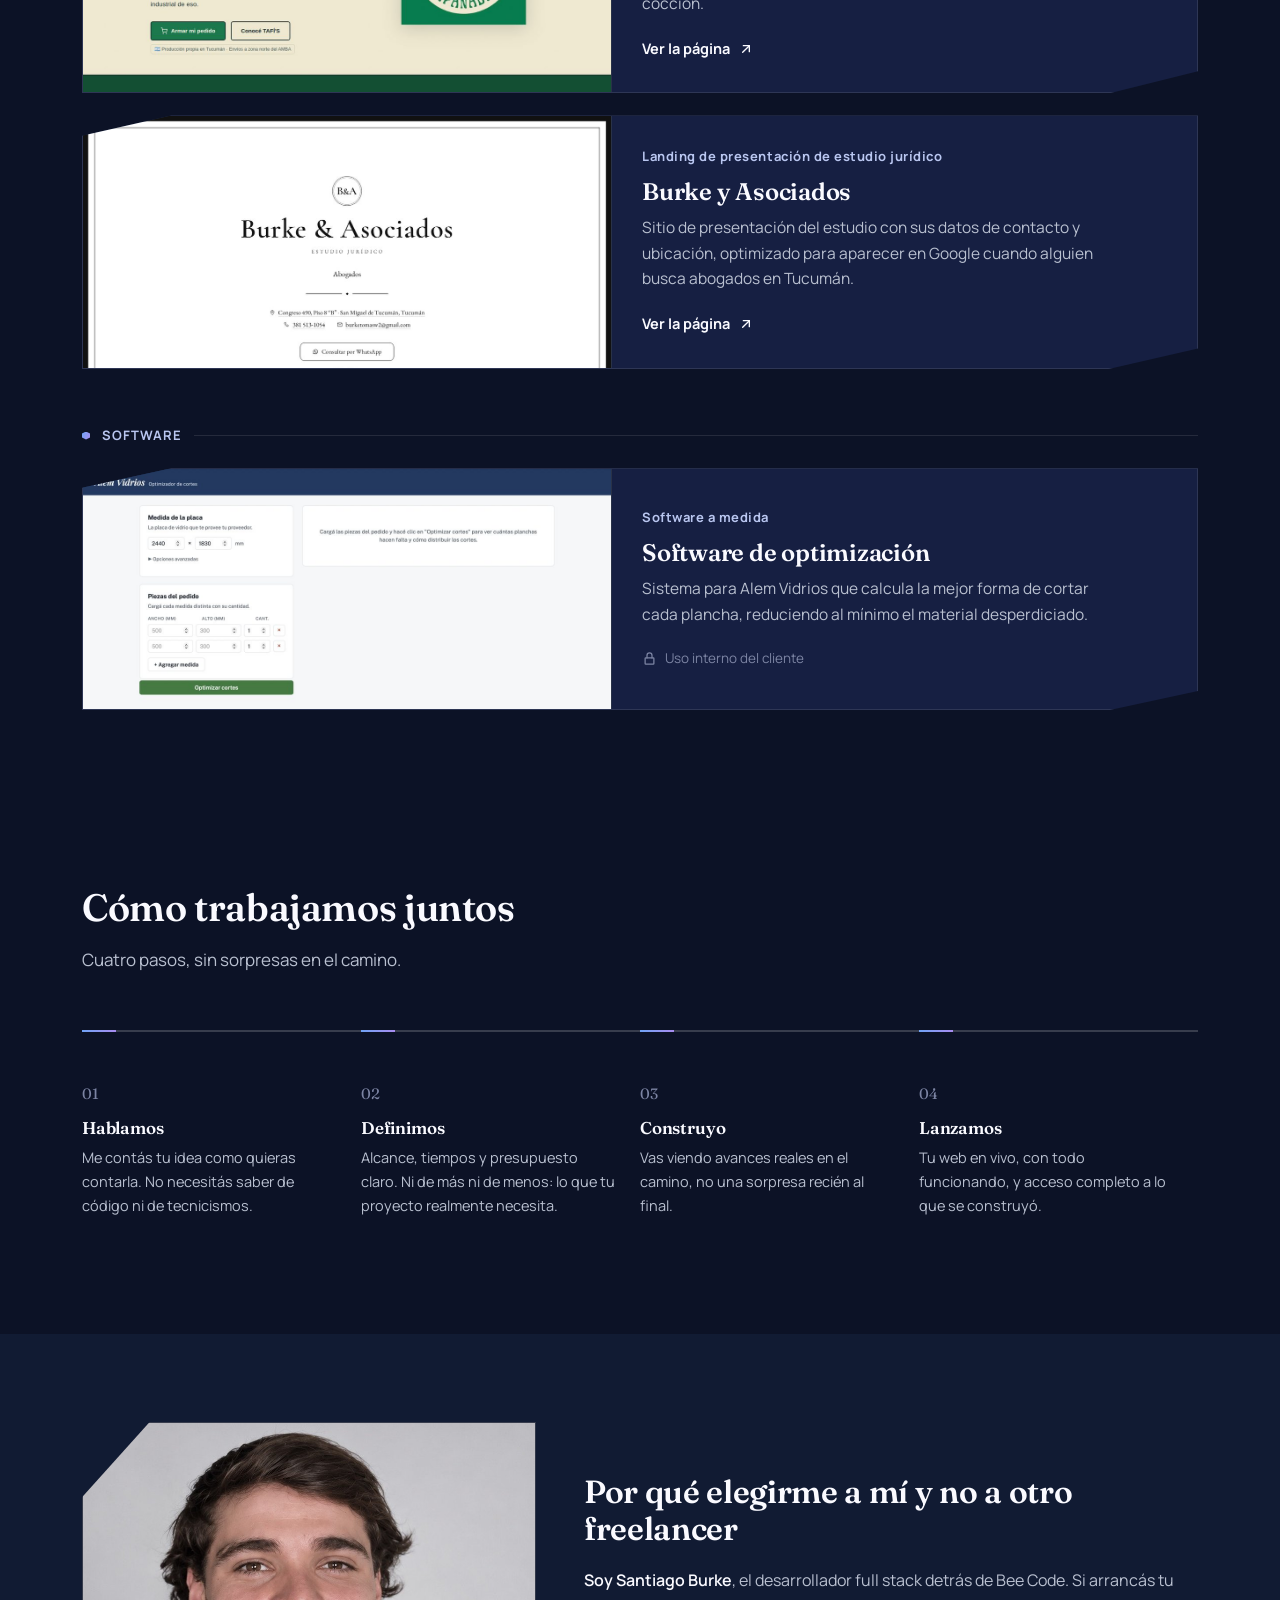
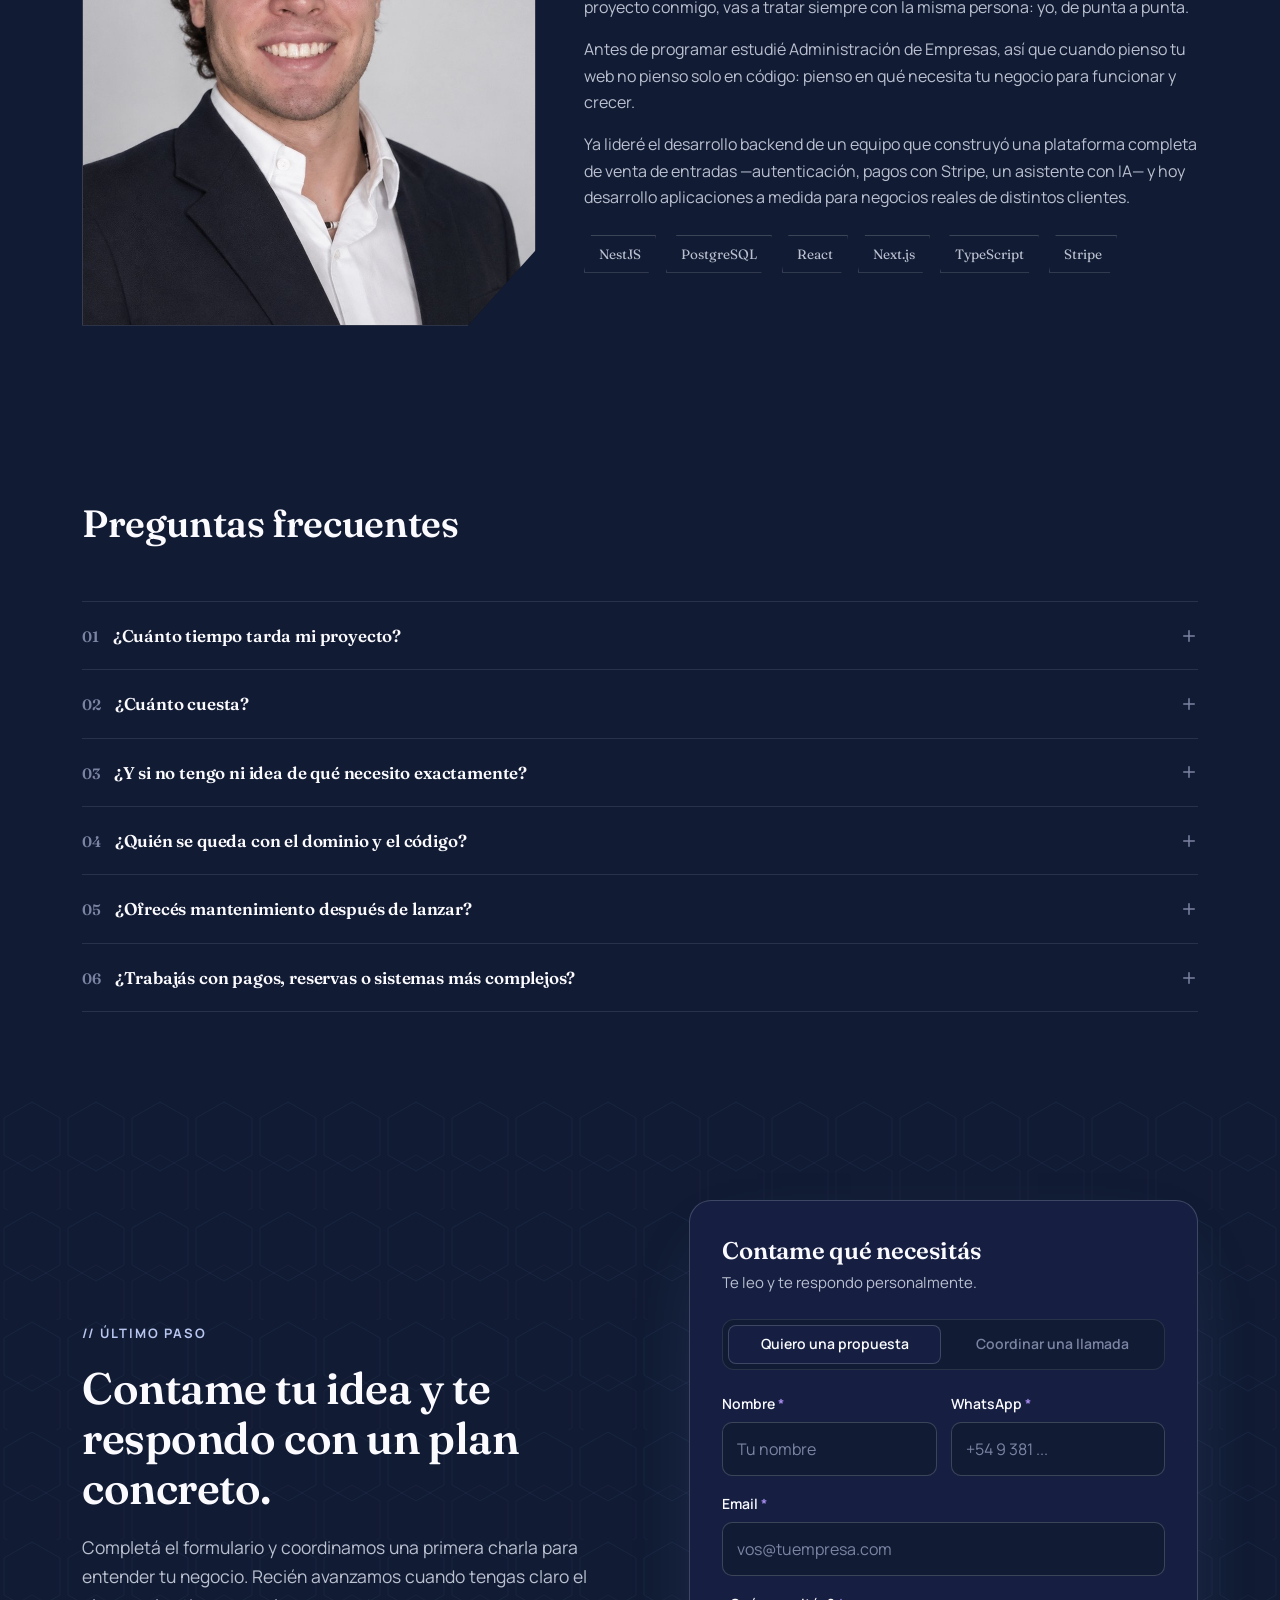
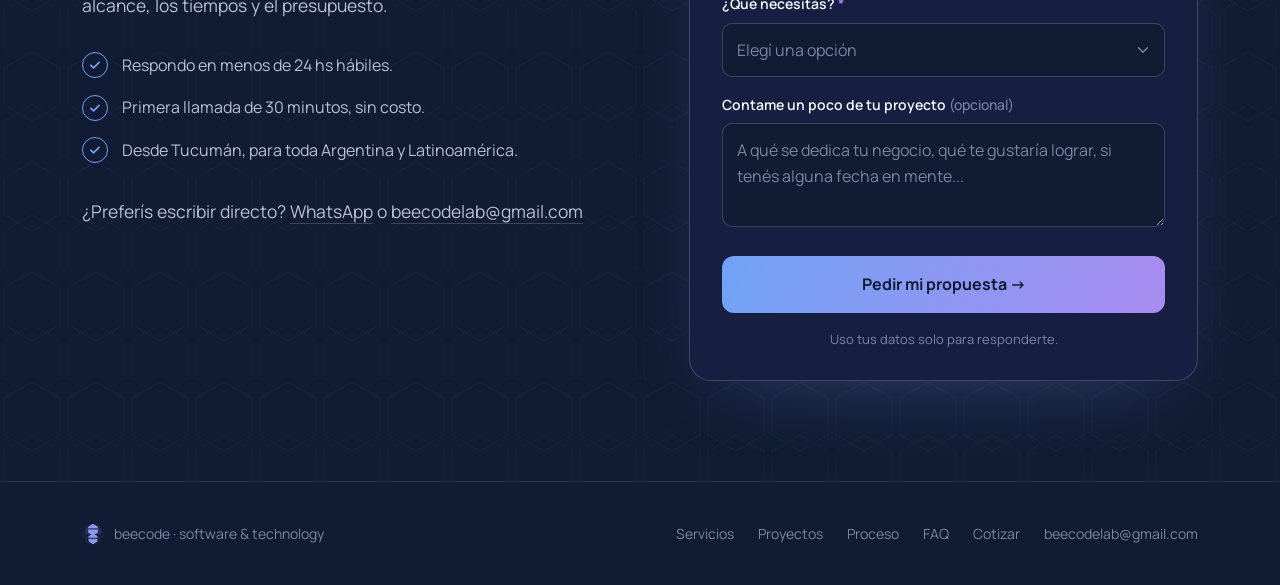
==== commit 71ca2c1c: "Portfolio: agregar Peppa, tienda online - Nueva categoría "Tiendas online" con la tarjeta de Peppa: " ====
--- a/index.html
+++ b/index.html
@@ -105,6 +105,9 @@
   a.work-card:hover .work-link svg{transform:translate(3px,-3px);}
   .work-private{margin-top:10px;font-size:13.5px;color:var(--text-dim);display:inline-flex;align-items:center;gap:8px;}
   .work-private svg{width:15px;height:15px;}
+  .work-links{display:flex;flex-wrap:wrap;gap:4px 24px;}
+  .work-links .work-link:hover{color:var(--periwinkle);}
+  .work-links .work-link:hover svg{transform:translate(3px,-3px);}
 
   .about{display:grid;gap:48px;align-items:center;}
   @media(min-width:900px){ .about{grid-template-columns:0.85fr 1.15fr;} }
@@ -415,6 +418,28 @@
     </div>
 
     <div class="work-group">
+      <div class="work-group-head"><span class="dot"></span>Tiendas online</div>
+      <div class="work-list">
+        <div class="work-card">
+          <div class="work-media">
+            <div class="work-ph" aria-hidden="true"><span>Peppa</span></div>
+            <img src="assets/portfolio/peppa.jpg" alt="Captura de la tienda online de Peppa" loading="lazy" onerror="this.remove()">
+          </div>
+          <div class="work-body">
+            <span class="work-type">Tienda online de indumentaria</span>
+            <h3>Peppa, tienda online</h3>
+            <p>Tienda online para una marca de ropa de noche de Tucumán: catálogo con stock real por talle, pedidos armados automáticamente por WhatsApp y un panel para que la dueña gestione todo desde el celular.</p>
+            <div class="work-tags"><span>Next.js 15</span><span>TypeScript</span><span>CSS Modules</span><span>Supabase</span><span>PostgreSQL</span><span>Zod</span><span>React Hook Form</span><span>Vercel</span><span>Vitest</span></div>
+            <div class="work-links">
+              <a class="work-link" href="https://peppastore.vercel.app" target="_blank" rel="noopener">Ver sitio <svg viewBox="0 0 24 24" fill="none" stroke="currentColor" stroke-width="2" stroke-linecap="round" stroke-linejoin="round" aria-hidden="true"><path d="M7 17L17 7"/><path d="M8 7h9v9"/></svg></a>
+              <a class="work-link" href="https://www.instagram.com/peppa.store1/" target="_blank" rel="noopener">Instagram de Peppa <svg viewBox="0 0 24 24" fill="none" stroke="currentColor" stroke-width="2" stroke-linecap="round" stroke-linejoin="round" aria-hidden="true"><path d="M7 17L17 7"/><path d="M8 7h9v9"/></svg></a>
+            </div>
+          </div>
+        </div>
+      </div>
+    </div>
+
+    <div class="work-group">
       <div class="work-group-head"><span class="dot"></span>Landing pages</div>
       <div class="work-list">
         <a class="work-card" href="https://taf-is.vercel.app/" target="_blank" rel="noopener">
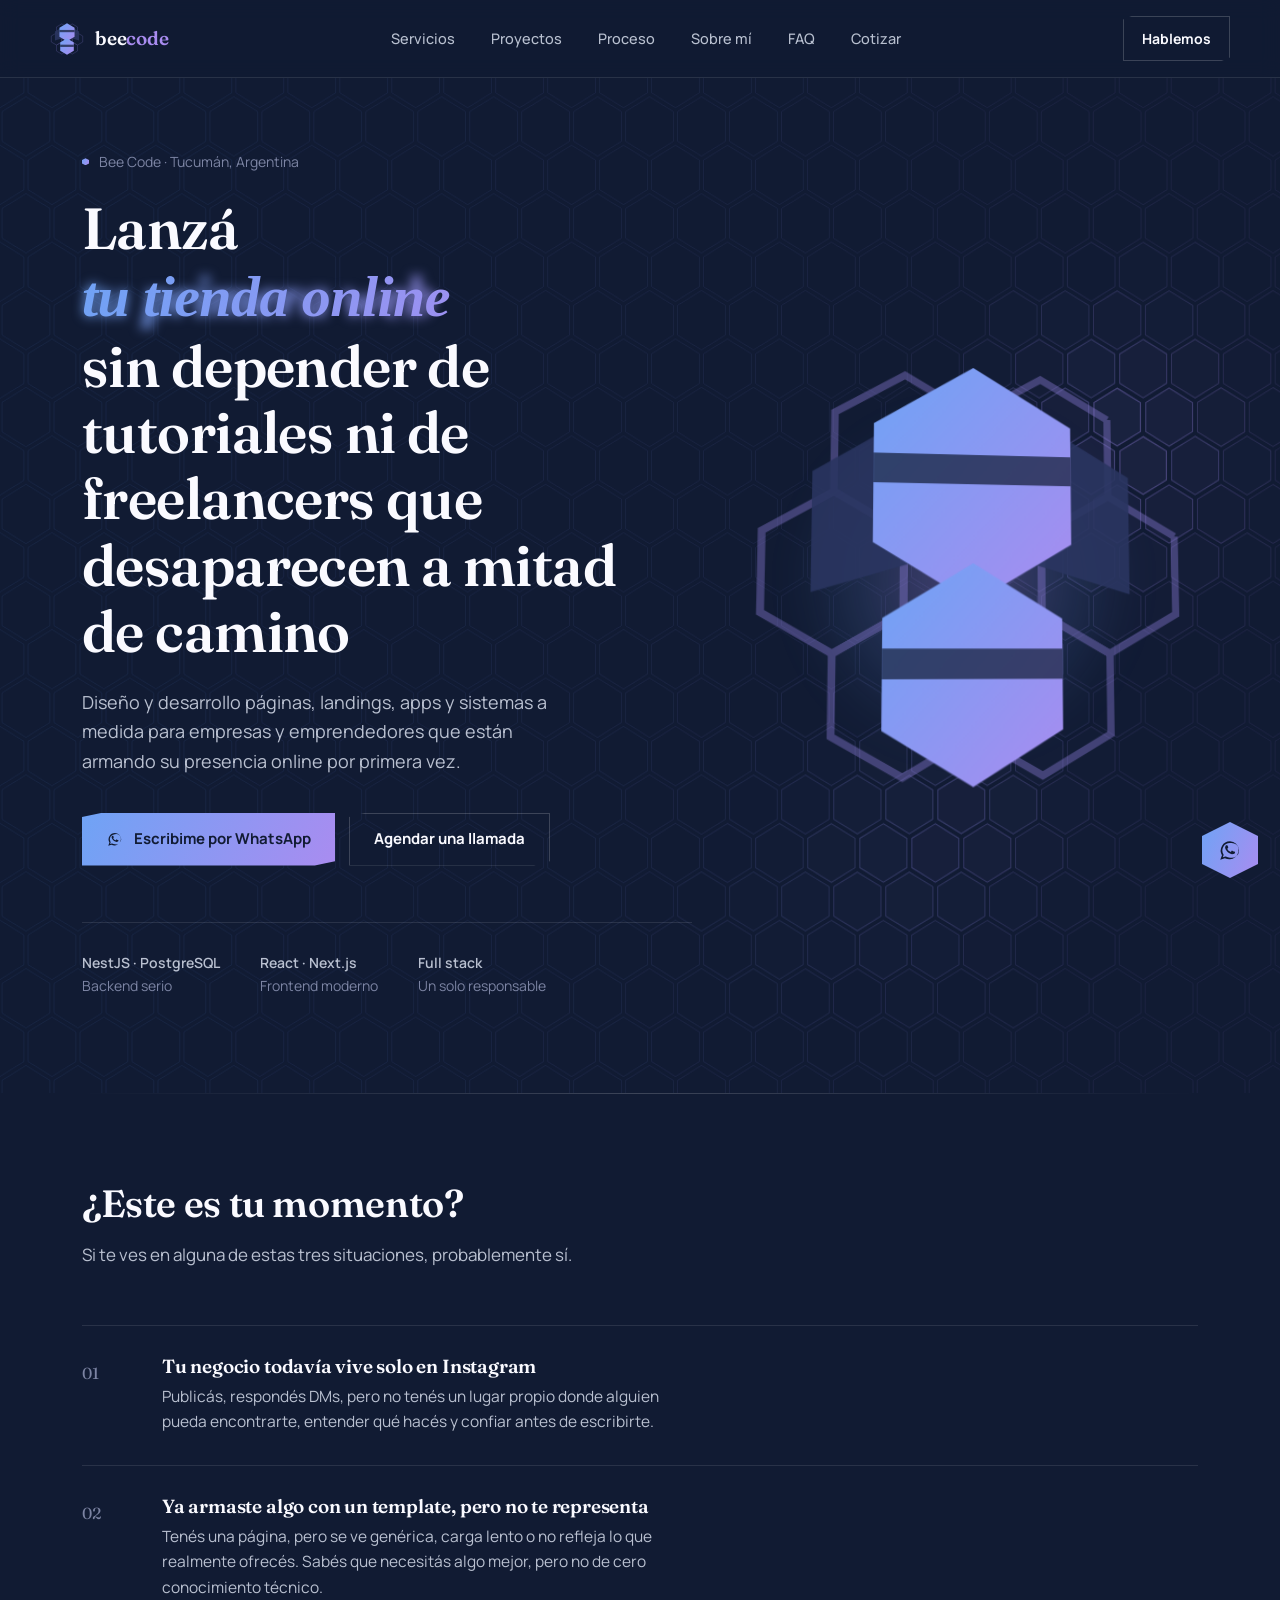
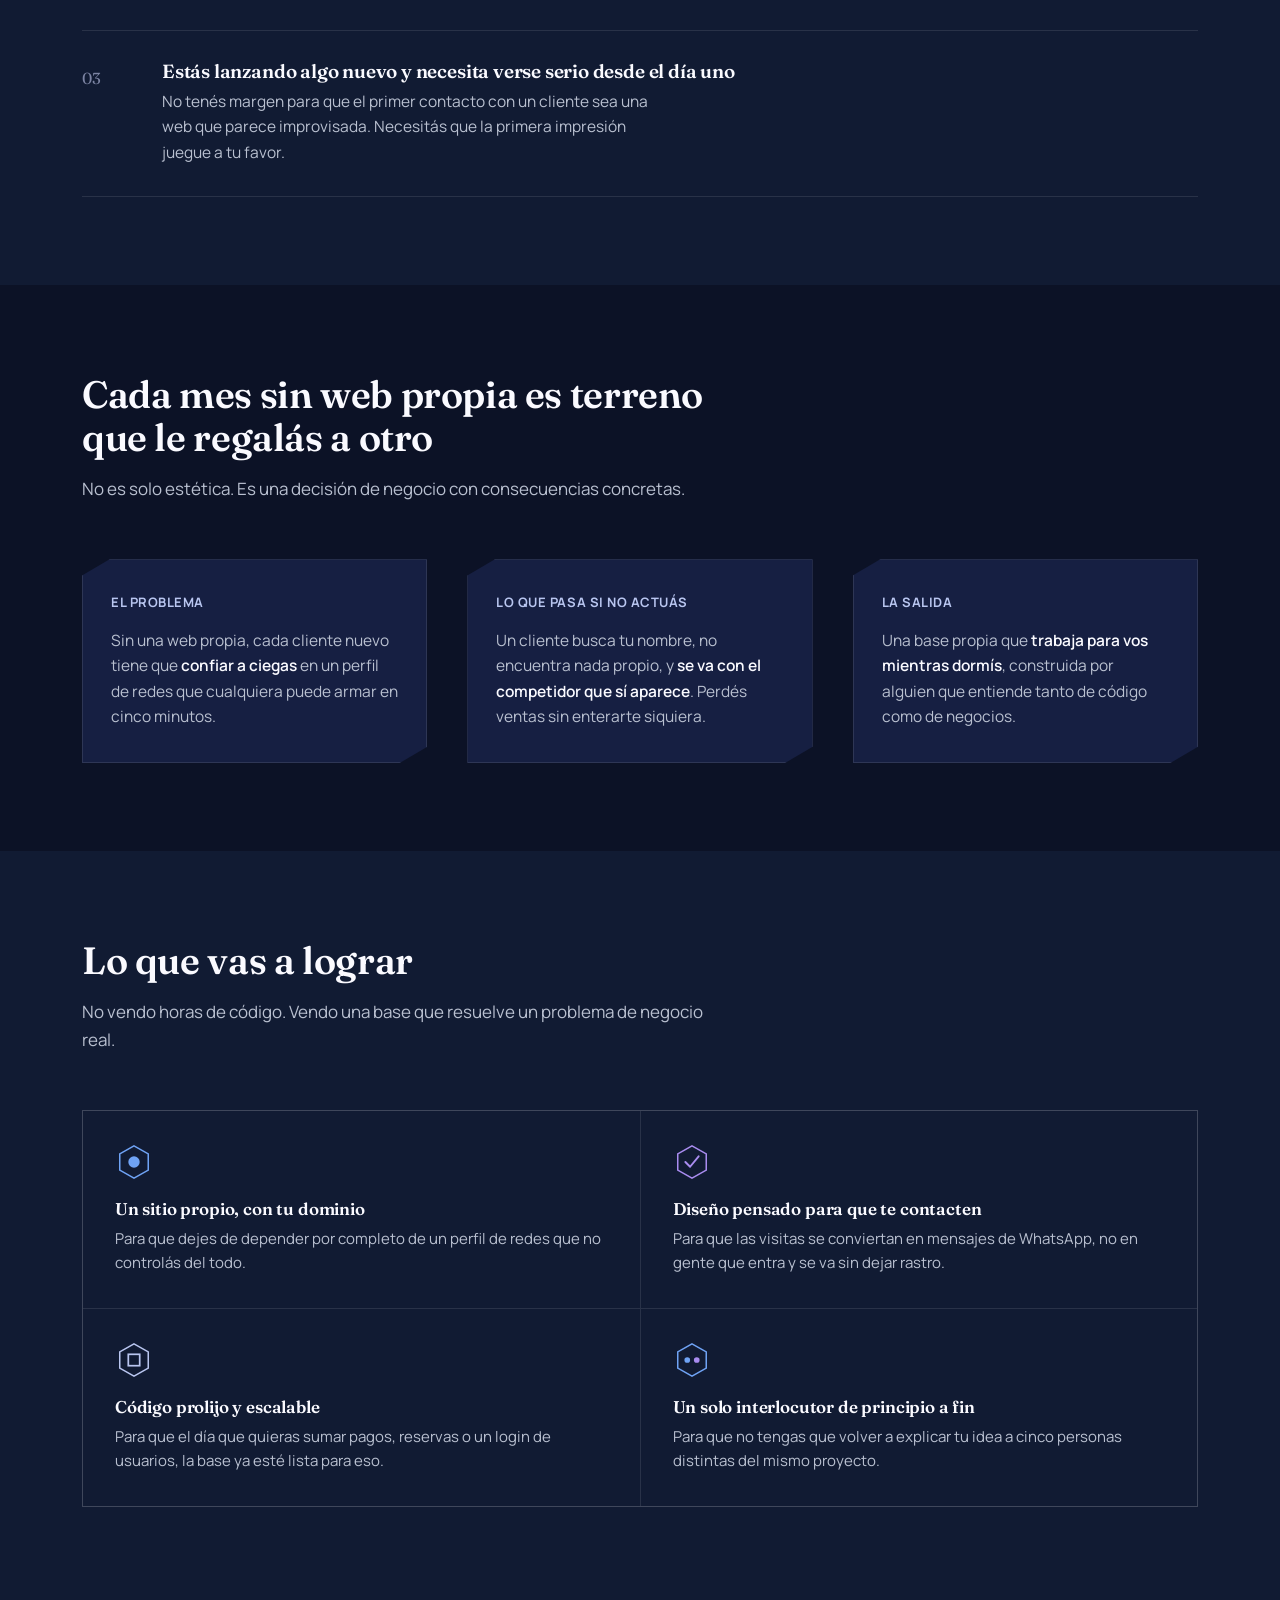
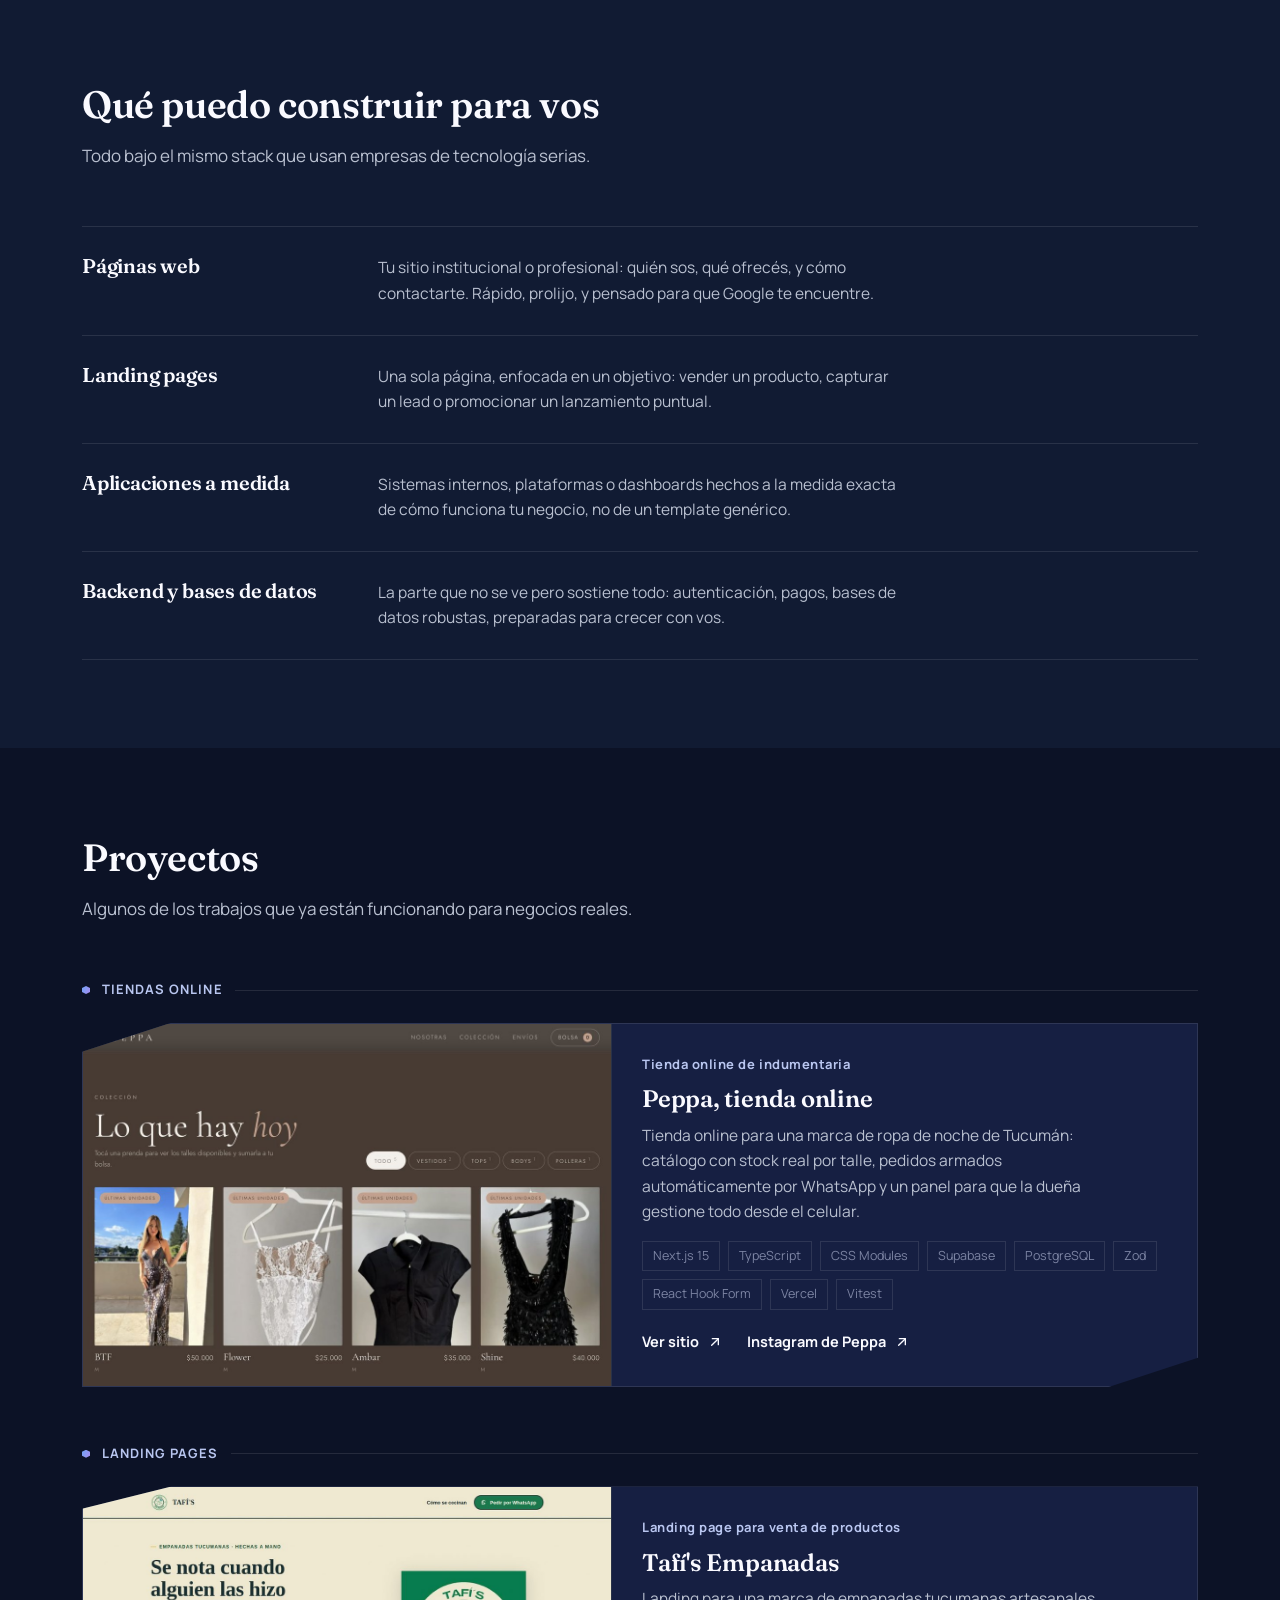
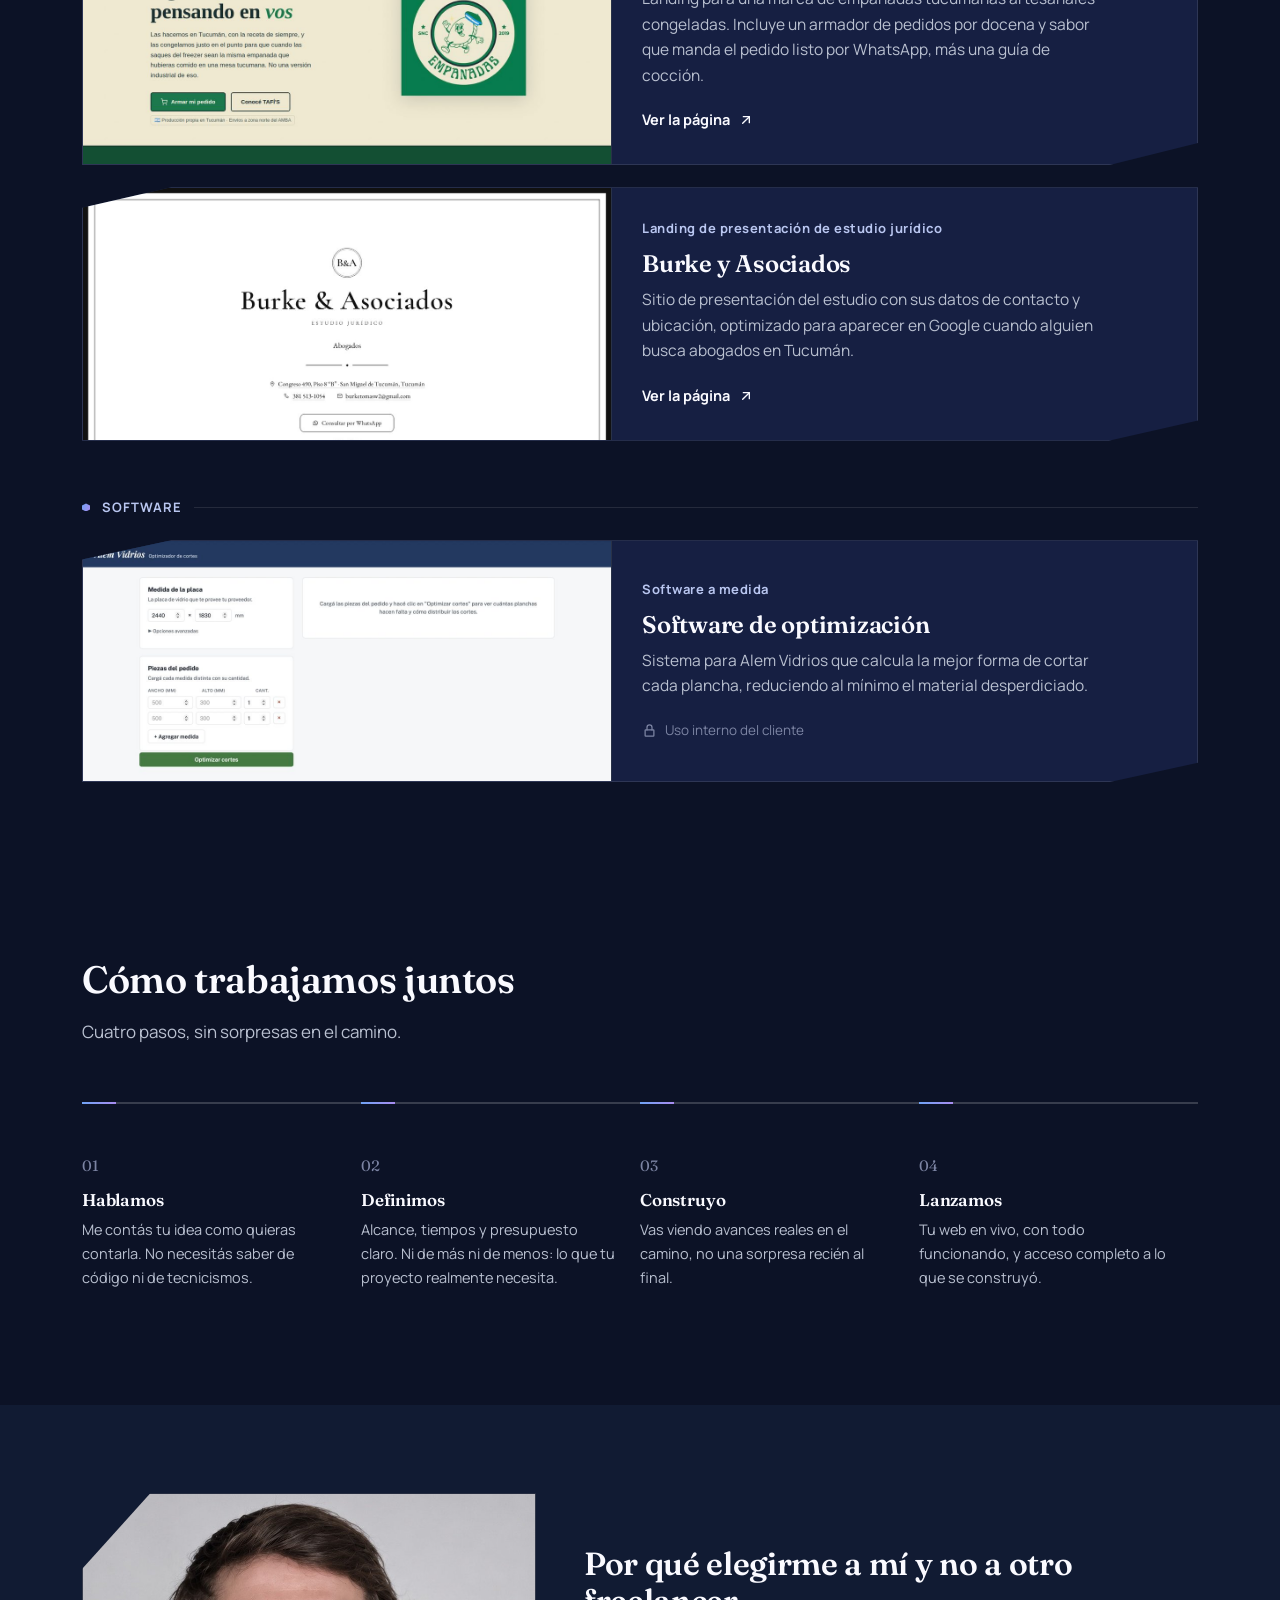
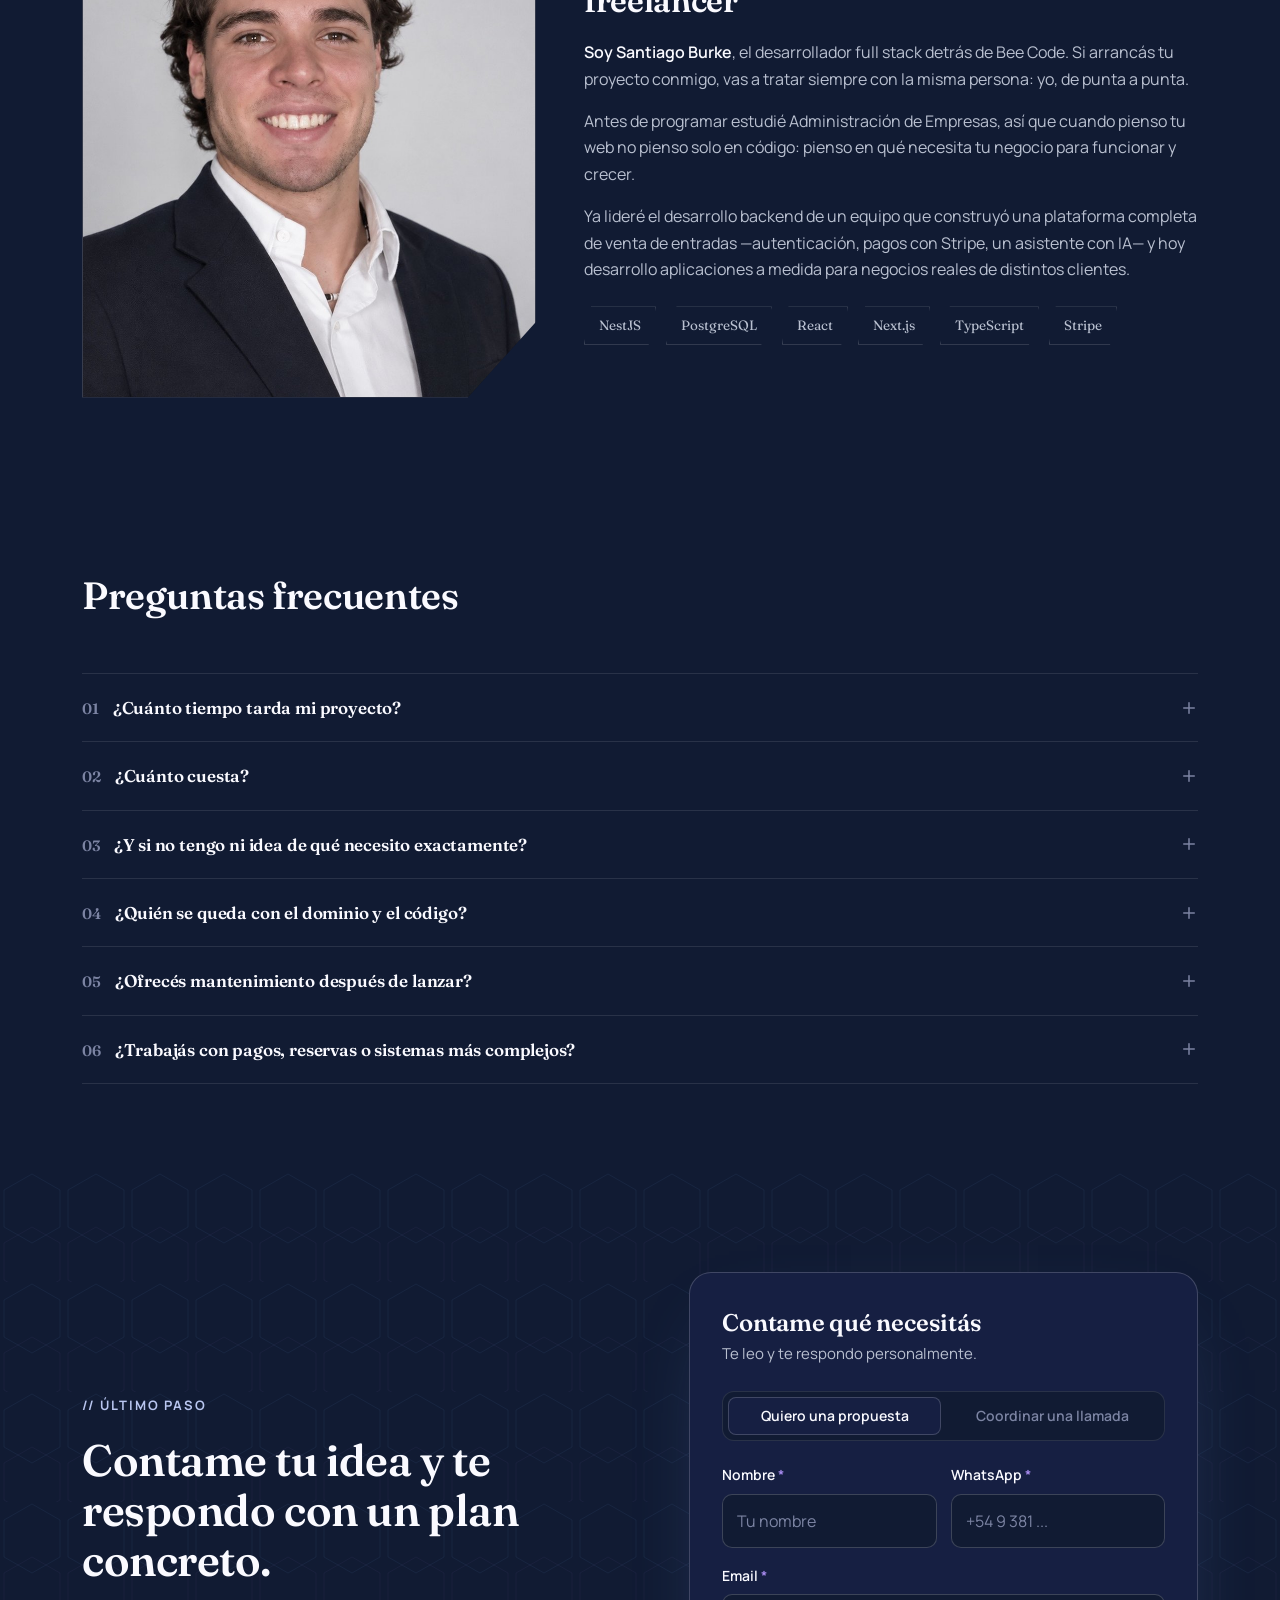
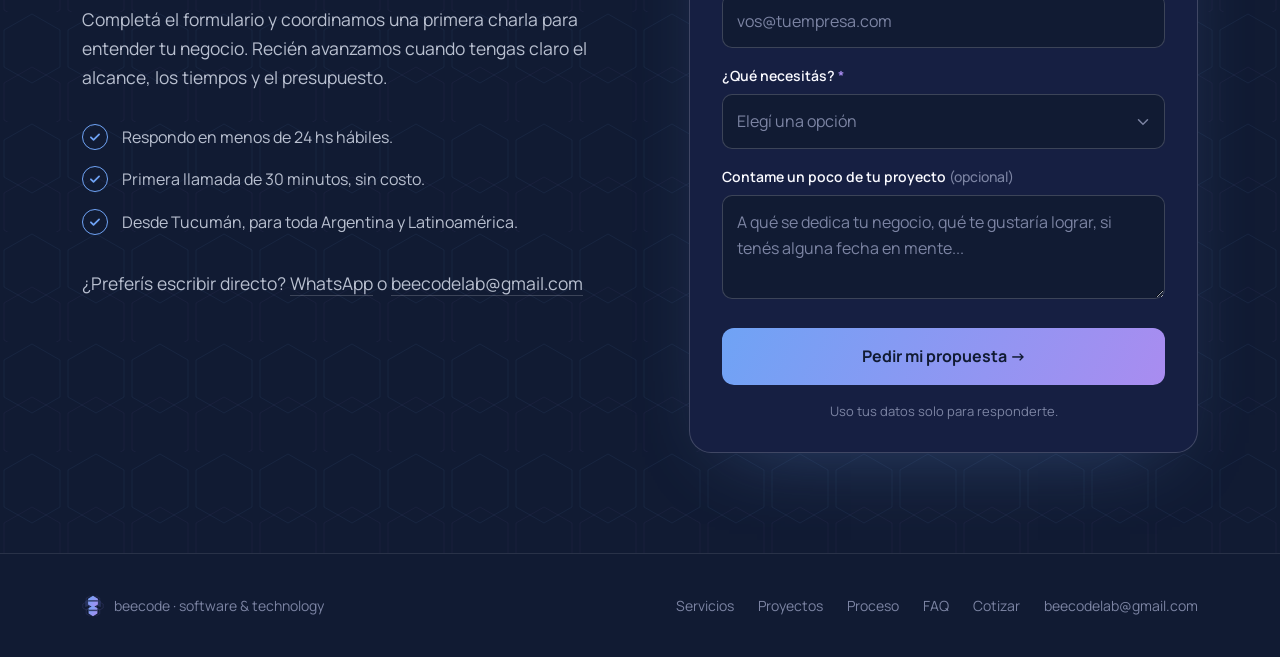
==== commit fc533505: "Inicio interactivo: panal, logo vivo y título que rota - Panal de fondo en canvas que se ilumina alr" ====
--- a/index.html
+++ b/index.html
@@ -36,7 +36,43 @@
   .hero h1{font-size:clamp(34px,5.2vw,58px);max-width:15ch;margin-bottom:24px;}
   .hero-sub{font-size:18px;color:var(--text-muted);max-width:46ch;margin-bottom:36px;}
   .hero-art{position:relative;aspect-ratio:1/1;display:flex;align-items:center;justify-content:center;}
-  .hero-art svg{width:100%;height:100%;}
+  .hero-art svg{width:100%;height:100%;overflow:visible;}
+
+  /* ===== HERO INTERACTIVO (solo con JS y sin "reducir movimiento"; sin JS se ve el inicio estático) ===== */
+  .sr-only{position:absolute;width:1px;height:1px;overflow:hidden;clip:rect(0 0 0 0);white-space:nowrap;}
+  #comb{position:absolute;inset:0;width:100%;height:100%;pointer-events:none;z-index:1;opacity:0;transition:opacity .6s ease;}
+  .hero.is-live #comb{opacity:1;}
+  .hero.is-live .hexfield{opacity:0;transition:opacity .6s ease;}
+  .h1-rot{display:none;}
+  .hero.is-live .h1-static{display:none;}
+  .hero.is-live .h1-rot{display:grid;grid-template-areas:"s";margin:.04em 0 .06em;white-space:nowrap;width:max-content;max-width:100%;}
+  @media(max-width:600px){ .hero.is-live .h1-rot{font-size:min(1em,8.4vw);} }
+  .h1-rot span{grid-area:s;font-style:italic;background:var(--gradient);-webkit-background-clip:text;background-clip:text;color:transparent;padding-right:.08em;
+    opacity:0;transform:translateY(.45em);filter:blur(6px);transition:opacity .55s ease,transform .55s cubic-bezier(.2,.8,.2,1),filter .55s ease;}
+  .h1-rot span.on{opacity:1;transform:none;filter:none;}
+  .h1-rot span.out{opacity:0;transform:translateY(-.45em);filter:blur(6px);}
+  .hero-art{perspective:900px;}
+  .hero-art .art-glow{position:absolute;inset:12%;border-radius:50%;background:radial-gradient(circle at 50% 50%,rgba(169,140,240,.35),rgba(111,163,245,.12) 45%,transparent 70%);filter:blur(20px);opacity:0;transition:opacity .8s ease;}
+  .hero-art .art-tilt,.hero-art .art-float{position:absolute;inset:0;}
+  .hero-art .art-tilt{transform-style:preserve-3d;will-change:transform;}
+  .hero.is-live .art-glow{opacity:1;}
+  .hero.is-live .art-float{animation:beeFloat 6s ease-in-out infinite;}
+  .hero.is-live .wing-l{transform-box:fill-box;transform-origin:100% 40%;animation:wingL 2.4s ease-in-out infinite;}
+  .hero.is-live .wing-r{transform-box:fill-box;transform-origin:0% 40%;animation:wingR 2.4s ease-in-out infinite;}
+  .assemble .comb polygon{stroke-dasharray:1;stroke-dashoffset:1;animation:combDraw .9s ease forwards;animation-delay:calc(var(--i)*90ms);}
+  .assemble .seg{transform-box:fill-box;transform-origin:50% 50%;opacity:0;animation:segPop .7s cubic-bezier(.2,1.4,.4,1) forwards;}
+  .assemble .seg-1{animation-delay:.75s;}
+  .assemble .seg-2{animation-delay:.9s;}
+  .hero.is-live .assemble .wing-l{opacity:0;animation:partIn .6s ease 1.05s forwards,wingL 2.4s ease-in-out 1.65s infinite;}
+  .hero.is-live .assemble .wing-r{opacity:0;animation:partIn .6s ease 1.05s forwards,wingR 2.4s ease-in-out 1.65s infinite;}
+  .assemble .stripe{opacity:0;animation:stripeIn .4s ease 1.25s forwards;}
+  @keyframes combDraw{to{stroke-dashoffset:0;}}
+  @keyframes segPop{from{opacity:0;transform:scale(.4) translateY(10%);}to{opacity:1;transform:none;}}
+  @keyframes partIn{to{opacity:.9;}}
+  @keyframes stripeIn{to{opacity:.7;}}
+  @keyframes beeFloat{0%,100%{transform:translateY(0);}50%{transform:translateY(-14px);}}
+  @keyframes wingL{0%,100%{transform:rotate(0);}50%{transform:rotate(-7deg);}}
+  @keyframes wingR{0%,100%{transform:rotate(0);}50%{transform:rotate(7deg);}}
 
   .trust-strip{
     margin-top:56px;padding-top:28px;border-top:1px solid var(--line);
@@ -269,10 +305,12 @@
     </svg>
   </div>
 
+  <canvas id="comb" aria-hidden="true"></canvas>
+
   <div class="wrap hero-grid">
     <div>
       <div class="eyebrow-line"><span class="dot"></span> Bee Code · Tucumán, Argentina</div>
-      <h1>Lanzá tu primera web sin depender de tutoriales ni de freelancers que desaparecen a mitad de camino</h1>
+      <h1><span class="sr-only">Lanzá tu primera web sin depender de tutoriales ni de freelancers que desaparecen a mitad de camino</span><span aria-hidden="true">Lanzá <span class="h1-static">tu primera web</span> <span class="h1-rot" id="heroRot"><span class="on">tu primera web</span><span>tu tienda online</span><span>tu sistema de turnos</span><span>tu app a medida</span></span> sin depender de tutoriales ni de freelancers que desaparecen a mitad de camino</span></h1>
       <p class="hero-sub">Diseño y desarrollo páginas, landings, apps y sistemas a medida para empresas y emprendedores que están armando su presencia online por primera vez.</p>
       <div class="cta-row">
         <a class="btn" href="https://wa.me/5493816378896?text=Hola%20Santiago!%20Quiero%20contarte%20sobre%20mi%20proyecto" target="_blank" rel="noopener">
@@ -289,8 +327,27 @@
       </div>
     </div>
 
-    <div class="hero-art" aria-hidden="true">
-      <svg viewBox="0 0 100 100" xmlns:xlink="http://www.w3.org/1999/xlink"><use href="#beeIcon" xlink:href="#beeIcon" width="100" height="100"/></svg>
+    <div class="hero-art" id="heroArt" aria-hidden="true">
+      <div class="art-glow" id="artGlow"></div>
+      <div class="art-tilt" id="artTilt"><div class="art-float">
+        <svg viewBox="145 55 90 90" id="heroBee">
+          <g class="comb" stroke="#8B7BD8" stroke-width="1.5" fill="none" opacity="0.4">
+            <polygon pathLength="1" style="--i:0" points="203.9,92 203.9,108 190,116 176.1,108 176.1,92 190,84"/>
+            <polygon pathLength="1" style="--i:1" points="190.05,68 190.05,84 176.15,92 162.25,84 162.25,68 176.15,60"/>
+            <polygon pathLength="1" style="--i:2" points="217.75,68 217.75,84 203.85,92 189.95,84 189.95,68 203.85,60"/>
+            <polygon pathLength="1" style="--i:3" points="231.6,92 231.6,108 217.7,116 203.8,108 203.8,92 217.7,84"/>
+            <polygon pathLength="1" style="--i:4" points="217.75,116 217.75,132 203.85,140 189.95,132 189.95,116 203.85,108"/>
+            <polygon pathLength="1" style="--i:5" points="190.05,116 190.05,132 176.15,140 162.25,132 162.25,116 176.15,108"/>
+            <polygon pathLength="1" style="--i:6" points="176.2,92 176.2,108 162.3,116 148.4,108 148.4,92 162.3,84"/>
+          </g>
+          <polygon class="wing-l" points="158,80 178,68 178,98 158,104" fill="#2A3560" opacity="0.9"/>
+          <polygon class="wing-r" points="222,80 202,68 202,98 222,104" fill="#2A3560" opacity="0.9"/>
+          <polygon class="seg seg-1" points="190,58 210,70 210,94 190,106 170,94 170,70" fill="url(#beeGradInv)"/>
+          <polygon class="seg seg-2" points="190,98 208,109 208,131 190,142 172,131 172,109" fill="url(#beeGradInv)"/>
+          <rect class="stripe" x="170" y="76" width="40" height="6" fill="#111B33" opacity="0.7"/>
+          <rect class="stripe" x="172" y="115" width="36" height="6" fill="#111B33" opacity="0.7"/>
+        </svg>
+      </div></div>
     </div>
   </div>
 </section>
@@ -761,6 +818,7 @@
   });
 </script>
 <script type="module" src="assets/js/contacto.js"></script>
+<script src="assets/js/hero.js" defer></script>
 
 </body>
 </html>
